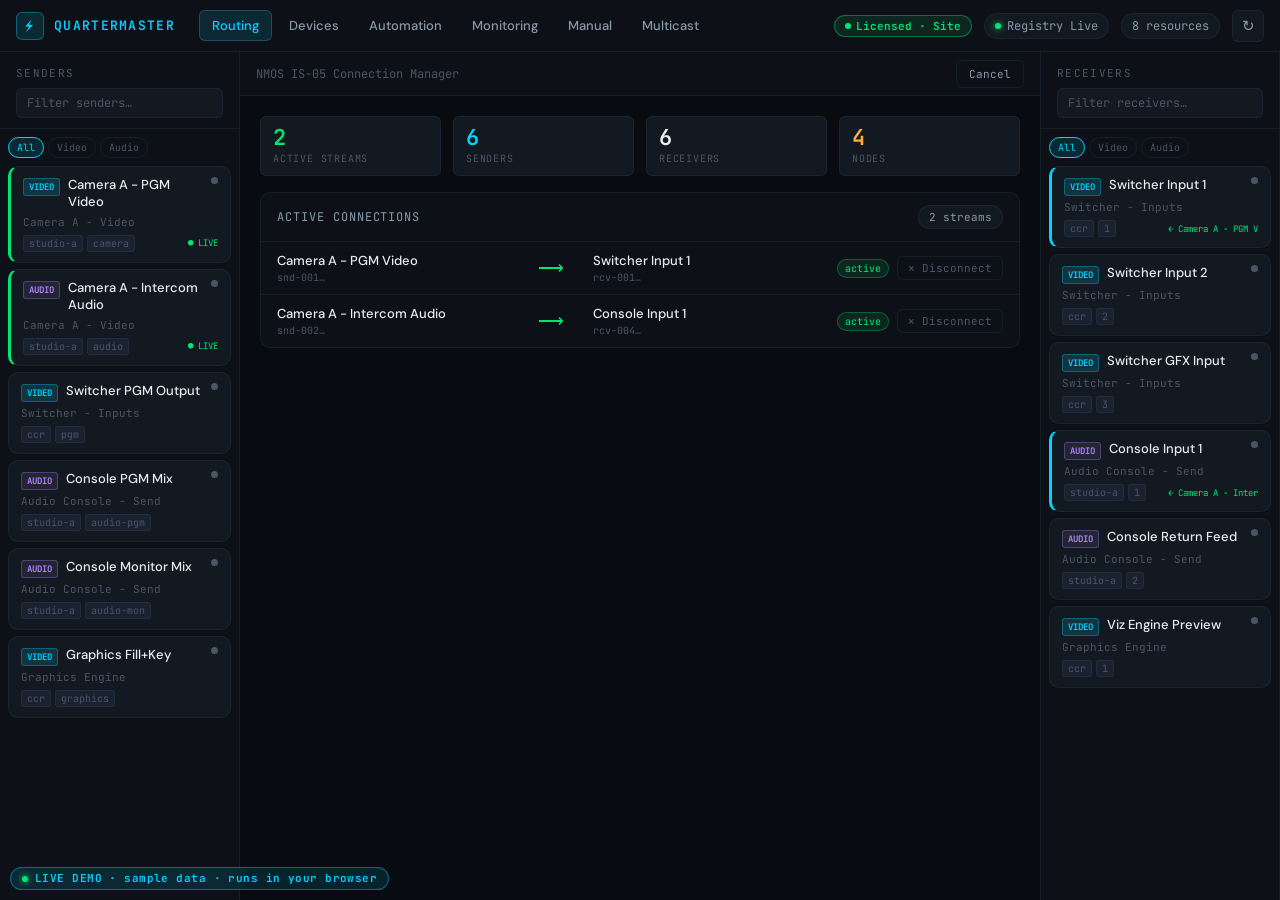
==== demo/quartermaster.html @ 26188590 "Add live in-browser demo of Scout + Quartermaster to the home page Embeds each real app UI in an ifr" ====
<!DOCTYPE html>
<html lang="en">
<head>
<meta charset="UTF-8">
<meta name="viewport" content="width=device-width, initial-scale=1.0">
<title>NMOS Quartermaster</title>
<style>
  @import url('https://fonts.googleapis.com/css2?family=JetBrains+Mono:wght@300;400;500;600&family=DM+Sans:wght@300;400;500;600&display=swap');

  :root {
    --bg-void: #080b0f;
    --bg-base: #0d1117;
    --bg-raised: #131920;
    --bg-overlay: #1a2230;
    --bg-hover: #1e2a3a;
    --border: rgba(99, 179, 237, 0.08);
    --border-active: rgba(99, 179, 237, 0.25);
    --accent: #00d4ff;
    --accent-dim: rgba(0, 212, 255, 0.12);
    --accent-glow: rgba(0, 212, 255, 0.35);
    --green: #00e676;
    --green-dim: rgba(0, 230, 118, 0.1);
    --red: #ff4569;
    --red-dim: rgba(255, 69, 105, 0.1);
    --amber: #ffab40;
    --amber-dim: rgba(255, 171, 64, 0.1);
    --purple: #b388ff;
    --purple-dim: rgba(179, 136, 255, 0.1);
    --text-primary: #e8edf2;
    --text-secondary: #8899aa;
    --text-muted: #4a5568;
    --font-ui: 'DM Sans', sans-serif;
    --font-mono: 'JetBrains Mono', monospace;
    --radius: 6px;
    --radius-lg: 10px;
  }

  * { box-sizing: border-box; margin: 0; padding: 0; }

  body {
    font-family: var(--font-ui);
    background: var(--bg-void);
    color: var(--text-primary);
    height: 100vh;
    overflow: hidden;
    display: flex;
    flex-direction: column;
  }

  /* Visible focus ring for keyboard users (mouse clicks don't trigger it). */
  a:focus-visible, button:focus-visible, input:focus-visible, select:focus-visible,
  textarea:focus-visible, [tabindex]:focus-visible, [role="button"]:focus-visible {
    outline: 2px solid var(--accent);
    outline-offset: 1px;
  }

  /* ── Topbar ── */
  .topbar {
    min-height: 52px;
    background: var(--bg-base);
    border-bottom: 1px solid var(--border);
    display: flex;
    align-items: center;
    padding: 7px 16px;
    gap: 12px;
    flex-shrink: 0;
    z-index: 100;
  }

  .logo {
    display: flex;
    align-items: center;
    gap: 10px;
    font-family: var(--font-mono);
    font-size: 13px;
    font-weight: 600;
    color: var(--accent);
    letter-spacing: 0.1em;
  }

  .logo-icon {
    width: 28px;
    height: 28px;
    background: var(--accent-dim);
    border: 1px solid var(--accent-glow);
    border-radius: 6px;
    display: flex;
    align-items: center;
    justify-content: center;
    font-size: 14px;
  }

  .topbar-nav {
    display: flex;
    flex-wrap: wrap;
    gap: 4px;
    margin-left: 12px;
    flex: 1;
  }

  .nav-btn {
    padding: 6px 12px;
    background: transparent;
    border: 1px solid transparent;
    border-radius: var(--radius);
    color: var(--text-secondary);
    font-family: var(--font-ui);
    font-size: 13px;
    font-weight: 500;
    cursor: pointer;
    transition: all 0.15s;
    white-space: nowrap;
  }

  .nav-btn:hover {
    background: var(--bg-hover);
    color: var(--text-primary);
  }

  .nav-btn.active {
    background: var(--accent-dim);
    border-color: var(--border-active);
    color: var(--accent);
  }

  .topbar-right {
    display: flex;
    align-items: center;
    gap: 12px;
    margin-left: auto;
  }

  .status-pill {
    display: flex;
    align-items: center;
    gap: 6px;
    font-size: 12px;
    font-family: var(--font-mono);
    color: var(--text-secondary);
    padding: 4px 10px;
    background: var(--bg-raised);
    border: 1px solid var(--border);
    border-radius: 100px;
  }

  .status-dot {
    width: 6px;
    height: 6px;
    border-radius: 50%;
    background: var(--text-muted);
  }

  .status-dot.online { background: var(--green); box-shadow: 0 0 6px var(--green); animation: pulse 2s infinite; }
  .status-dot.offline { background: var(--red); }

  @keyframes pulse {
    0%, 100% { opacity: 1; }
    50% { opacity: 0.5; }
  }

  .alert-badge {
    padding: 3px 8px;
    background: var(--red-dim);
    border: 1px solid var(--red);
    border-radius: 100px;
    font-size: 11px;
    font-family: var(--font-mono);
    color: var(--red);
    cursor: pointer;
  }

  .btn-icon {
    width: 32px;
    height: 32px;
    background: var(--bg-raised);
    border: 1px solid var(--border);
    border-radius: var(--radius);
    color: var(--text-secondary);
    cursor: pointer;
    display: flex;
    align-items: center;
    justify-content: center;
    font-size: 15px;
    transition: all 0.15s;
  }

  .btn-icon:hover { background: var(--bg-hover); color: var(--text-primary); }

  /* Narrow screens: drop non-essential topbar chrome (wordmark + the redundant
     resource-count pill) so the nav tabs and live status fit without the topbar
     ballooning into several stacked rows. */
  @media (max-width: 940px) {
    .logo-text { display: none; }
    #resource-pill { display: none; }
  }

  /* On smaller screens give the center routing canvas more room by trimming the
     sender/receiver rails — they stay perfectly usable at this width.
     (.main-prefixed so this beats the base .sidebar width regardless of source order.) */
  @media (max-width: 1000px) {
    .main .sidebar, .main .sidebar-right { width: 212px; }
  }

  /* ── Licence badge + activation modal ── */
  .lic-badge{display:inline-flex;align-items:center;gap:5px;padding:3px 10px;border-radius:100px;font-size:11px;font-family:var(--font-mono);font-weight:600;cursor:pointer;white-space:nowrap;border:1px solid transparent;user-select:none}
  .lic-badge::before{content:'';width:6px;height:6px;border-radius:50%;background:currentColor;flex-shrink:0}
  .lic-badge.licensed{background:var(--green-dim);color:var(--green);border-color:rgba(0,230,118,.4)}
  .lic-badge.trial{background:var(--amber-dim);color:var(--amber);border-color:rgba(255,171,64,.4)}
  .lic-badge.unlicensed{background:var(--red-dim);color:var(--red);border-color:var(--red)}
  .lic-badge:hover{filter:brightness(1.15)}

  .lic-overlay{position:fixed;inset:0;background:rgba(0,0,0,.6);z-index:1100;display:flex;align-items:center;justify-content:center}
  .lic-overlay.hidden{display:none}
  .lic-modal{width:470px;max-width:92vw;background:var(--bg-base);border:1px solid var(--border-active);border-radius:var(--radius-lg);box-shadow:0 16px 48px rgba(0,0,0,.5);overflow:hidden}
  .lic-modal-head{display:flex;align-items:center;justify-content:space-between;padding:14px 18px;border-bottom:1px solid var(--border)}
  .lic-modal-title{font-size:15px;font-weight:600;color:var(--text-primary)}
  .lic-modal-close{cursor:pointer;color:var(--text-muted);font-size:16px;line-height:1}
  .lic-modal-close:hover{color:var(--text-primary)}
  .lic-status{padding:14px 18px;font-size:12px;line-height:1.6;color:var(--text-secondary);border-bottom:1px solid var(--border)}
  .lic-status b{color:var(--text-primary)}
  .lic-field{padding:14px 18px 6px}
  .lic-field label{display:block;font-size:10px;letter-spacing:.1em;text-transform:uppercase;color:var(--text-muted);margin-bottom:7px;font-family:var(--font-mono)}
  .lic-field textarea{width:100%;min-height:74px;resize:vertical;background:var(--bg-overlay);border:1px solid var(--border);border-radius:var(--radius);padding:9px 11px;color:var(--text-primary);font-family:var(--font-mono);font-size:11px;outline:none;word-break:break-all}
  .lic-field textarea:focus{border-color:var(--border-active)}
  .lic-msg{padding:2px 18px 0;font-size:11px;min-height:15px;font-family:var(--font-mono)}
  .lic-msg.ok{color:var(--green)}.lic-msg.err{color:var(--red)}
  .lic-actions{display:flex;align-items:center;justify-content:space-between;gap:10px;padding:14px 18px}

  /* ── Main Layout ── */
  .main {
    display: flex;
    flex: 1;
    overflow: hidden;
  }

  /* ── Left Sidebar - Senders ── */
  .sidebar {
    width: 240px;
    background: var(--bg-base);
    border-right: 1px solid var(--border);
    display: flex;
    flex-direction: column;
    overflow: hidden;
    flex-shrink: 0;
  }

  .sidebar-header {
    padding: 14px 16px 10px;
    border-bottom: 1px solid var(--border);
  }

  .sidebar-title {
    font-size: 11px;
    font-family: var(--font-mono);
    color: var(--text-muted);
    letter-spacing: 0.12em;
    text-transform: uppercase;
    margin-bottom: 8px;
  }

  .sidebar-search {
    background: var(--bg-raised);
    border: 1px solid var(--border);
    border-radius: var(--radius);
    padding: 6px 10px;
    font-family: var(--font-mono);
    font-size: 12px;
    color: var(--text-primary);
    width: 100%;
    outline: none;
    transition: border-color 0.15s;
  }

  .sidebar-search:focus { border-color: var(--border-active); }
  .sidebar-search::placeholder { color: var(--text-muted); }

  .sidebar-list {
    flex: 1;
    overflow-y: auto;
    padding: 8px;
  }

  .sidebar-list::-webkit-scrollbar { width: 4px; }
  .sidebar-list::-webkit-scrollbar-track { background: transparent; }
  .sidebar-list::-webkit-scrollbar-thumb { background: var(--border); border-radius: 2px; }

  /* ── Resource Cards ── */
  .resource-card {
    background: var(--bg-raised);
    border: 1px solid var(--border);
    border-radius: var(--radius-lg);
    padding: 10px 12px;
    margin-bottom: 6px;
    cursor: pointer;
    transition: all 0.15s;
    position: relative;
  }

  .resource-card:hover {
    border-color: var(--border-active);
    background: var(--bg-hover);
  }

  .resource-card.selected {
    border-color: var(--accent);
    background: var(--accent-dim);
    box-shadow: 0 0 0 1px var(--accent-glow) inset;
  }

  .resource-card.pending {
    border-color: var(--amber);
    background: var(--amber-dim);
    animation: borderPulse 1.5s infinite;
  }

  @keyframes borderPulse {
    0%, 100% { box-shadow: 0 0 0 0 rgba(255, 171, 64, 0.4); }
    50% { box-shadow: 0 0 0 4px rgba(255, 171, 64, 0); }
  }

  .resource-card.connected-sender { border-left: 3px solid var(--green); }
  .resource-card.connected-receiver { border-left: 3px solid var(--accent); }

  .card-header {
    display: flex;
    align-items: flex-start;
    gap: 8px;
    margin-bottom: 4px;
  }

  .format-badge {
    font-size: 9px;
    font-family: var(--font-mono);
    font-weight: 600;
    padding: 2px 5px;
    border-radius: 3px;
    flex-shrink: 0;
    margin-top: 1px;
    text-transform: uppercase;
  }

  .format-video { background: rgba(0, 212, 255, 0.15); color: var(--accent); border: 1px solid rgba(0, 212, 255, 0.3); }
  .format-audio { background: var(--purple-dim); color: var(--purple); border: 1px solid rgba(179, 136, 255, 0.3); }
  .format-data { background: var(--amber-dim); color: var(--amber); border: 1px solid rgba(255, 171, 64, 0.3); }

  .card-label {
    font-size: 13px;
    font-weight: 500;
    color: var(--text-primary);
    line-height: 1.3;
    flex: 1;
  }

  .card-device {
    font-size: 11px;
    color: var(--text-muted);
    font-family: var(--font-mono);
    margin-bottom: 2px;
  }

  .card-meta {
    display: flex;
    align-items: center;
    justify-content: space-between;
    margin-top: 6px;
  }

  .card-tags {
    display: flex;
    gap: 4px;
    flex-wrap: wrap;
  }

  .tag {
    font-size: 10px;
    padding: 1px 5px;
    background: var(--bg-overlay);
    border: 1px solid var(--border);
    border-radius: 3px;
    color: var(--text-muted);
    font-family: var(--font-mono);
  }

  .health-dot {
    width: 7px;
    height: 7px;
    border-radius: 50%;
    flex-shrink: 0;
  }

  .health-online { background: var(--green); box-shadow: 0 0 4px var(--green); }
  .health-offline { background: var(--red); }
  .health-degraded { background: var(--amber); }
  .health-unknown { background: var(--text-muted); }

  .connected-indicator {
    font-size: 9px;
    font-family: var(--font-mono);
    color: var(--green);
    display: flex;
    align-items: center;
    gap: 3px;
  }

  /* ── Center - Routing Canvas ── */
  .routing-canvas {
    flex: 1;
    min-width: 0;
    display: flex;
    flex-direction: column;
    overflow: hidden;
    background: var(--bg-void);
  }

  .canvas-toolbar {
    height: 44px;
    background: var(--bg-base);
    border-bottom: 1px solid var(--border);
    display: flex;
    align-items: center;
    padding: 0 16px;
    gap: 12px;
    flex-shrink: 0;
  }

  .toolbar-label {
    font-size: 12px;
    font-family: var(--font-mono);
    color: var(--text-muted);
    white-space: nowrap;
    overflow: hidden;
    text-overflow: ellipsis;
    min-width: 0;
  }

  .routing-mode-badge {
    font-size: 11px;
    font-family: var(--font-mono);
    padding: 3px 10px;
    border-radius: 100px;
    background: var(--amber-dim);
    border: 1px solid var(--amber);
    color: var(--amber);
  }

  .btn-primary {
    padding: 6px 14px;
    background: var(--accent-dim);
    border: 1px solid var(--accent);
    border-radius: var(--radius);
    color: var(--accent);
    font-family: var(--font-mono);
    font-size: 12px;
    cursor: pointer;
    transition: all 0.15s;
    display: flex;
    align-items: center;
    gap: 6px;
  }

  .btn-primary:hover { background: var(--accent); color: var(--bg-void); }
  .btn-danger { border-color: var(--red); color: var(--red); background: var(--red-dim); }
  .btn-danger:hover { background: var(--red); color: var(--bg-void); }

  .canvas-area {
    flex: 1;
    overflow-y: auto;
    padding: 20px;
    display: flex;
    flex-direction: column;
    gap: 12px;
  }

  .canvas-area::-webkit-scrollbar { width: 6px; }
  .canvas-area::-webkit-scrollbar-track { background: transparent; }
  .canvas-area::-webkit-scrollbar-thumb { background: var(--border); border-radius: 3px; }

  /* ── Connection Matrix / Routing Table ── */
  .routing-table {
    background: var(--bg-base);
    border: 1px solid var(--border);
    border-radius: var(--radius-lg);
    overflow: hidden;
  }

  .routing-table-header {
    padding: 12px 16px;
    border-bottom: 1px solid var(--border);
    display: flex;
    align-items: center;
    justify-content: space-between;
  }

  .routing-table-title {
    font-size: 12px;
    font-family: var(--font-mono);
    color: var(--text-secondary);
    letter-spacing: 0.08em;
    text-transform: uppercase;
  }

  /* ── Active Connections List ── */
  .connection-row {
    display: grid;
    grid-template-columns: 1fr 60px 1fr auto;
    align-items: center;
    gap: 12px;
    padding: 10px 16px;
    border-bottom: 1px solid var(--border);
    transition: background 0.15s;
  }

  .connection-row:last-child { border-bottom: none; }
  .connection-row:hover { background: var(--bg-hover); }

  .conn-resource {
    display: flex;
    flex-direction: column;
    gap: 2px;
  }

  .conn-name {
    font-size: 13px;
    font-weight: 500;
    color: var(--text-primary);
  }

  .conn-id {
    font-size: 10px;
    font-family: var(--font-mono);
    color: var(--text-muted);
  }

  .conn-arrow {
    display: flex;
    align-items: center;
    justify-content: center;
    color: var(--green);
    font-size: 18px;
  }

  .conn-status {
    font-size: 10px;
    font-family: var(--font-mono);
    padding: 2px 7px;
    border-radius: 100px;
    background: var(--green-dim);
    color: var(--green);
    border: 1px solid rgba(0, 230, 118, 0.3);
  }

  .conn-status.broken { background: var(--red-dim); color: var(--red); border-color: var(--red); }

  .disconnect-btn {
    padding: 4px 10px;
    font-size: 11px;
    font-family: var(--font-mono);
    background: transparent;
    border: 1px solid var(--border);
    border-radius: var(--radius);
    color: var(--text-muted);
    cursor: pointer;
    transition: all 0.15s;
  }

  .disconnect-btn:hover { border-color: var(--red); color: var(--red); background: var(--red-dim); }

  /* ── Empty State ── */
  .empty-state {
    text-align: center;
    padding: 40px 20px;
    color: var(--text-muted);
  }

  .empty-state-icon { font-size: 32px; margin-bottom: 12px; }
  .empty-state-title { font-size: 14px; font-weight: 500; color: var(--text-secondary); margin-bottom: 6px; }
  .empty-state-body { font-size: 12px; font-family: var(--font-mono); line-height: 1.6; }

  /* ── Right Sidebar - Receivers ── */
  .sidebar-right {
    width: 240px;
    background: var(--bg-base);
    border-left: 1px solid var(--border);
    display: flex;
    flex-direction: column;
    overflow: hidden;
    flex-shrink: 0;
  }

  /* ── Stats Bar ── */
  .stats-bar {
    display: flex;
    flex-wrap: wrap;
    gap: 12px;
    margin-bottom: 4px;
  }

  .stat-chip {
    flex: 1 1 110px;
    min-width: 110px;
    background: var(--bg-raised);
    border: 1px solid var(--border);
    border-radius: var(--radius);
    padding: 10px 12px;
    display: flex;
    flex-direction: column;
    gap: 3px;
  }

  .stat-value {
    font-size: 22px;
    font-weight: 600;
    font-family: var(--font-mono);
    color: var(--text-primary);
    line-height: 1;
  }

  .stat-label {
    font-size: 10px;
    font-family: var(--font-mono);
    color: var(--text-muted);
    text-transform: uppercase;
    letter-spacing: 0.08em;
  }

  .stat-chip.accent .stat-value { color: var(--accent); }
  .stat-chip.green .stat-value { color: var(--green); }
  .stat-chip.amber .stat-value { color: var(--amber); }

  /* ── Panels ── */
  .panel {
    display: none;
    flex: 1;
    flex-direction: column;
    overflow: hidden;
  }

  .panel.active { display: flex; }

  /* ── Automation Panel ── */
  .panel-content {
    flex: 1;
    overflow-y: auto;
    padding: 16px;
    display: flex;
    flex-direction: column;
    gap: 12px;
  }

  .panel-content::-webkit-scrollbar { width: 4px; }
  .panel-content::-webkit-scrollbar-thumb { background: var(--border); border-radius: 2px; }

  .section-title {
    font-size: 11px;
    font-family: var(--font-mono);
    color: var(--text-muted);
    letter-spacing: 0.12em;
    text-transform: uppercase;
    margin-bottom: 8px;
    padding-bottom: 6px;
    border-bottom: 1px solid var(--border);
  }

  .rule-card {
    background: var(--bg-raised);
    border: 1px solid var(--border);
    border-radius: var(--radius-lg);
    padding: 12px 14px;
    display: flex;
    flex-direction: column;
    gap: 8px;
  }

  .rule-card-header {
    display: flex;
    align-items: center;
    justify-content: space-between;
    gap: 8px;
  }

  .rule-name {
    font-size: 13px;
    font-weight: 500;
    color: var(--text-primary);
    flex: 1;
  }

  .rule-toggle {
    width: 32px;
    height: 18px;
    background: var(--bg-overlay);
    border: 1px solid var(--border);
    border-radius: 100px;
    cursor: pointer;
    position: relative;
    transition: all 0.2s;
    flex-shrink: 0;
  }

  .rule-toggle.on { background: var(--green-dim); border-color: var(--green); }

  .rule-toggle-thumb {
    width: 12px;
    height: 12px;
    background: var(--text-muted);
    border-radius: 50%;
    position: absolute;
    top: 2px;
    left: 2px;
    transition: all 0.2s;
  }

  .rule-toggle.on .rule-toggle-thumb { left: 16px; background: var(--green); }

  .rule-meta {
    display: flex;
    flex-direction: column;
    gap: 4px;
  }

  .rule-row {
    display: flex;
    align-items: baseline;
    gap: 6px;
    font-size: 11px;
  }

  .rule-key {
    font-family: var(--font-mono);
    color: var(--text-muted);
    width: 60px;
    flex-shrink: 0;
  }

  .rule-val {
    font-family: var(--font-mono);
    color: var(--accent);
    font-size: 11px;
  }

  .rule-action-type {
    font-size: 10px;
    padding: 1px 6px;
    border-radius: 3px;
    font-family: var(--font-mono);
    background: var(--purple-dim);
    color: var(--purple);
    border: 1px solid rgba(179, 136, 255, 0.3);
  }

  /* ── Alert Items ── */
  .alert-item {
    background: var(--bg-raised);
    border: 1px solid var(--border);
    border-radius: var(--radius-lg);
    padding: 10px 12px;
    display: flex;
    flex-direction: column;
    gap: 4px;
    transition: opacity 0.2s;
  }

  .alert-item.acknowledged { opacity: 0.4; }
  .alert-item.error { border-left: 3px solid var(--red); }
  .alert-item.warning { border-left: 3px solid var(--amber); }
  .alert-item.info { border-left: 3px solid var(--accent); }
  .alert-item.critical { border-left: 3px solid var(--red); background: var(--red-dim); }

  .alert-header { display: flex; align-items: center; justify-content: space-between; gap: 8px; }
  .alert-severity {
    font-size: 9px; font-family: var(--font-mono); font-weight: 600;
    padding: 1px 5px; border-radius: 3px; text-transform: uppercase;
  }

  .sev-error { background: var(--red-dim); color: var(--red); border: 1px solid var(--red); }
  .sev-warning { background: var(--amber-dim); color: var(--amber); border: 1px solid var(--amber); }
  .sev-info { background: var(--accent-dim); color: var(--accent); border: 1px solid var(--accent); }
  .sev-critical { background: var(--red-dim); color: var(--red); border: 1px solid var(--red); }

  .alert-message { font-size: 12px; color: var(--text-primary); }
  .alert-time { font-size: 10px; font-family: var(--font-mono); color: var(--text-muted); }

  .ack-btn {
    font-size: 10px; padding: 2px 6px;
    background: transparent; border: 1px solid var(--border);
    border-radius: 3px; color: var(--text-muted); cursor: pointer;
    transition: all 0.15s; font-family: var(--font-mono);
  }

  .ack-btn:hover { border-color: var(--green); color: var(--green); }

  /* ── Toast Notification ── */
  .notification-toast {
    position: fixed;
    bottom: 20px;
    right: 20px;
    background: var(--bg-raised);
    border: 1px solid var(--border);
    border-radius: var(--radius-lg);
    padding: 12px 16px;
    display: flex;
    align-items: center;
    gap: 10px;
    min-width: 280px;
    max-width: 420px;
    z-index: 1000;
    animation: slideIn 0.2s ease;
    box-shadow: 0 8px 32px rgba(0,0,0,0.4);
  }

  @keyframes slideIn {
    from { transform: translateX(20px); opacity: 0; }
    to { transform: translateX(0); opacity: 1; }
  }

  .toast-indicator {
    width: 4px;
    height: 36px;
    border-radius: 2px;
    flex-shrink: 0;
  }

  .toast-success .toast-indicator { background: var(--green); }
  .toast-error .toast-indicator { background: var(--red); }
  .toast-info .toast-indicator { background: var(--accent); }
  .toast-warning .toast-indicator { background: var(--amber); }

  .toast-message { font-size: 13px; color: var(--text-primary); flex: 1; }

  /* ── Add Rule Form ── */
  .add-rule-form {
    background: var(--bg-raised);
    border: 1px solid var(--border-active);
    border-radius: var(--radius-lg);
    padding: 14px;
    display: flex;
    flex-direction: column;
    gap: 10px;
  }

  .form-row {
    display: flex;
    flex-direction: column;
    gap: 4px;
  }

  .form-label {
    font-size: 11px;
    font-family: var(--font-mono);
    color: var(--text-muted);
    text-transform: uppercase;
    letter-spacing: 0.08em;
  }

  .form-input, .form-select {
    background: var(--bg-overlay);
    border: 1px solid var(--border);
    border-radius: var(--radius);
    padding: 7px 10px;
    font-family: var(--font-mono);
    font-size: 12px;
    color: var(--text-primary);
    outline: none;
    width: 100%;
    transition: border-color 0.15s;
  }

  .form-input:focus, .form-select:focus { border-color: var(--border-active); }
  .form-select option { background: var(--bg-raised); }

  .form-actions {
    display: flex;
    gap: 8px;
    justify-content: flex-end;
  }

  .btn-ghost {
    padding: 6px 12px;
    background: transparent;
    border: 1px solid var(--border);
    border-radius: var(--radius);
    color: var(--text-secondary);
    font-family: var(--font-mono);
    font-size: 12px;
    cursor: pointer;
    transition: all 0.15s;
  }

  .btn-ghost:hover { background: var(--bg-hover); color: var(--text-primary); }

  /* ── Node Map ── */
  .node-map {
    display: grid;
    grid-template-columns: repeat(auto-fill, minmax(200px, 1fr));
    gap: 12px;
  }

  .node-card {
    background: var(--bg-raised);
    border: 1px solid var(--border);
    border-radius: var(--radius-lg);
    padding: 14px;
    transition: border-color 0.15s;
  }

  .node-card:hover { border-color: var(--border-active); }

  .node-card-header { display: flex; align-items: center; gap: 8px; margin-bottom: 10px; }

  .node-icon {
    width: 32px; height: 32px;
    background: var(--accent-dim);
    border: 1px solid var(--border-active);
    border-radius: 8px;
    display: flex; align-items: center; justify-content: center;
    font-size: 16px;
  }

  .node-info { flex: 1; }
  .node-name { font-size: 13px; font-weight: 500; color: var(--text-primary); }
  .node-host { font-size: 10px; font-family: var(--font-mono); color: var(--text-muted); }

  .node-stats {
    display: flex; gap: 8px;
    padding-top: 8px;
    border-top: 1px solid var(--border);
  }

  .node-stat {
    flex: 1; text-align: center;
  }

  .node-stat-val { font-size: 16px; font-family: var(--font-mono); font-weight: 600; color: var(--text-primary); }
  .node-stat-lbl { font-size: 9px; font-family: var(--font-mono); color: var(--text-muted); text-transform: uppercase; }

  /* ── Routing hint ── */
  .routing-hint {
    background: var(--amber-dim);
    border: 1px solid var(--amber);
    border-radius: var(--radius);
    padding: 8px 14px;
    font-size: 12px;
    font-family: var(--font-mono);
    color: var(--amber);
    display: flex;
    align-items: center;
    gap: 8px;
  }

  /* ── Scrollbar for main canvas ── */
  .routing-canvas .canvas-area::-webkit-scrollbar { width: 6px; }
  .routing-canvas .canvas-area::-webkit-scrollbar-thumb { background: var(--border); border-radius: 3px; }

  /* ── Receiver click target ── */
  .receiver-connect-overlay {
    position: absolute;
    inset: 0;
    border-radius: var(--radius-lg);
    display: flex;
    align-items: center;
    justify-content: center;
    background: rgba(0, 212, 255, 0.08);
    color: var(--accent);
    font-size: 11px;
    font-family: var(--font-mono);
    opacity: 0;
    transition: opacity 0.15s;
    pointer-events: none;
  }

  .resource-card:hover .receiver-connect-overlay { opacity: 1; }

  .filter-tabs {
    display: flex;
    gap: 4px;
    padding: 8px 8px 0;
  }

  .filter-tab {
    font-size: 10px;
    font-family: var(--font-mono);
    padding: 3px 8px;
    border-radius: 100px;
    border: 1px solid var(--border);
    background: transparent;
    color: var(--text-muted);
    cursor: pointer;
    transition: all 0.15s;
  }

  .filter-tab.active {
    background: var(--accent-dim);
    border-color: var(--accent);
    color: var(--accent);
  }

  .filter-tab:hover:not(.active) { background: var(--bg-hover); color: var(--text-secondary); }


  /* ── Manual Device Panel ── */
  .manual-device-card {
    background: var(--bg-raised);
    border: 1px solid var(--border);
    border-radius: var(--radius-lg);
    padding: 14px 16px;
    margin-bottom: 10px;
  }

  .manual-device-card.simulated { border-left: 3px solid var(--amber); }
  .manual-device-card.real-is05 { border-left: 3px solid var(--green); }

  .manual-card-header {
    display: flex;
    align-items: center;
    justify-content: space-between;
    margin-bottom: 10px;
  }

  .manual-node-name {
    font-size: 14px;
    font-weight: 600;
    color: var(--text-primary);
  }

  .manual-badge {
    font-size: 9px;
    font-family: var(--font-mono);
    font-weight: 600;
    padding: 2px 7px;
    border-radius: 100px;
    text-transform: uppercase;
  }

  .badge-simulated { background: var(--amber-dim); color: var(--amber); border: 1px solid var(--amber); }
  .badge-real      { background: var(--green-dim);  color: var(--green);  border: 1px solid var(--green); }
  .badge-manual    { background: var(--accent-dim); color: var(--accent); border: 1px solid var(--accent); }

  .manual-resources {
    display: grid;
    grid-template-columns: 1fr 1fr;
    gap: 10px;
    margin-bottom: 10px;
  }

  .manual-resource-group {
    background: var(--bg-overlay);
    border: 1px solid var(--border);
    border-radius: var(--radius);
    padding: 8px 10px;
  }

  .manual-resource-group-title {
    font-size: 10px;
    font-family: var(--font-mono);
    color: var(--text-muted);
    text-transform: uppercase;
    letter-spacing: 0.1em;
    margin-bottom: 6px;
  }

  .manual-resource-item {
    display: flex;
    align-items: center;
    justify-content: space-between;
    padding: 3px 0;
    border-bottom: 1px solid var(--border);
    font-size: 11px;
  }

  .manual-resource-item:last-child { border-bottom: none; }

  .manual-resource-label {
    color: var(--text-primary);
    font-size: 11px;
  }

  .manual-resource-format {
    font-family: var(--font-mono);
    font-size: 9px;
    padding: 1px 5px;
    border-radius: 3px;
    text-transform: uppercase;
  }

  .manual-card-footer {
    display: flex;
    align-items: center;
    gap: 8px;
    padding-top: 8px;
    border-top: 1px solid var(--border);
  }

  .manual-endpoint-display {
    font-size: 10px;
    font-family: var(--font-mono);
    color: var(--text-muted);
    flex: 1;
    overflow: hidden;
    text-overflow: ellipsis;
    white-space: nowrap;
  }

  /* Add device form */
  .add-device-form {
    background: var(--bg-raised);
    border: 1px solid var(--border-active);
    border-radius: var(--radius-lg);
    padding: 16px;
    margin-bottom: 14px;
  }

  .form-grid {
    display: grid;
    grid-template-columns: 1fr 1fr;
    gap: 10px;
    margin-bottom: 10px;
  }

  .form-full { grid-column: 1 / -1; }

  .resource-list-editor {
    display: flex;
    flex-direction: column;
    gap: 6px;
    margin-top: 6px;
  }

  .resource-editor-row {
    display: grid;
    grid-template-columns: 1fr 110px auto;
    gap: 6px;
    align-items: center;
  }

  .btn-remove-row {
    width: 26px;
    height: 26px;
    background: var(--red-dim);
    border: 1px solid var(--red);
    border-radius: var(--radius);
    color: var(--red);
    cursor: pointer;
    font-size: 14px;
    display: flex;
    align-items: center;
    justify-content: center;
    flex-shrink: 0;
    transition: all 0.15s;
  }

  .btn-remove-row:hover { background: var(--red); color: white; }

  .btn-add-row {
    font-size: 11px;
    padding: 4px 10px;
    background: transparent;
    border: 1px dashed var(--border);
    border-radius: var(--radius);
    color: var(--text-muted);
    cursor: pointer;
    transition: all 0.15s;
    font-family: var(--font-mono);
    align-self: flex-start;
    margin-top: 2px;
  }

  .btn-add-row:hover { border-color: var(--accent); color: var(--accent); }

  .form-section-label {
    font-size: 11px;
    font-family: var(--font-mono);
    font-weight: 600;
    color: var(--accent);
    text-transform: uppercase;
    letter-spacing: 0.08em;
    margin-bottom: 4px;
    margin-top: 6px;
  }

  .endpoint-hint {
    font-size: 10px;
    font-family: var(--font-mono);
    color: var(--text-muted);
    margin-top: 3px;
    line-height: 1.5;
  }


  /* ── Multicast Panel ── */
  .mcast-row {
    display: grid;
    grid-template-columns: 160px 90px 1fr 120px;
    align-items: center;
    gap: 12px;
    padding: 8px 14px;
    border-bottom: 1px solid var(--border);
    transition: background 0.12s;
    font-size: 12px;
  }
  .mcast-row:hover { background: var(--bg-hover); }
  .mcast-row.conflict { background: rgba(255,69,105,0.07); }

  .mcast-addr {
    font-family: var(--font-mono);
    font-size: 12px;
    font-weight: 600;
    color: var(--text-primary);
  }

  .mcast-status-pill {
    font-size: 9px;
    font-family: var(--font-mono);
    font-weight: 700;
    padding: 2px 8px;
    border-radius: 100px;
    text-transform: uppercase;
    display: inline-block;
  }
  .mcast-available { background: var(--bg-raised); color: var(--text-muted); border: 1px solid var(--border); }
  .mcast-allocated { background: var(--green-dim);  color: var(--green);      border: 1px solid rgba(0,230,118,0.4); }
  .mcast-reserved  { background: var(--accent-dim); color: var(--accent);     border: 1px solid rgba(0,212,255,0.4); }
  .mcast-external  { background: var(--amber-dim);  color: var(--amber);      border: 1px solid rgba(255,171,64,0.4); }
  .mcast-conflict  { background: var(--red-dim);    color: var(--red);        border: 1px solid var(--red); }

  .mcast-detail {
    font-size: 11px;
    color: var(--text-secondary);
    font-family: var(--font-mono);
    white-space: nowrap;
    overflow: hidden;
    text-overflow: ellipsis;
  }

  .mcast-actions { display: flex; gap: 5px; }

  .conflict-card {
    background: var(--red-dim);
    border: 1px solid var(--red);
    border-radius: var(--radius-lg);
    padding: 10px 14px;
    margin-bottom: 8px;
    font-size: 12px;
  }

  .conflict-type {
    font-family: var(--font-mono);
    font-size: 10px;
    color: var(--red);
    font-weight: 700;
    text-transform: uppercase;
    margin-bottom: 3px;
  }

  .mcast-reserve-form {
    background: var(--bg-raised);
    border: 1px solid var(--border-active);
    border-radius: var(--radius-lg);
    padding: 14px 16px;
    margin-bottom: 12px;
  }

  .mcast-form-grid {
    display: grid;
    grid-template-columns: 160px 1fr 1fr;
    gap: 10px;
    margin-bottom: 10px;
    align-items: end;
  }

</style>
</head>
<body>

<!-- ── Topbar ── -->
<div class="topbar">
  <div class="logo">
    <div class="logo-icon">⚡</div>
    <span class="logo-text">QUARTERMASTER</span>
  </div>

  <nav class="topbar-nav">
    <button class="nav-btn active" onclick="switchPanel('routing')">Routing</button>
    <button class="nav-btn" onclick="switchPanel('devices')">Devices</button>
    <button class="nav-btn" onclick="switchPanel('automation')">Automation</button>
    <button class="nav-btn" onclick="switchPanel('monitoring')">Monitoring</button>
    <button class="nav-btn" onclick="switchPanel('manual')">Manual</button>
    <button class="nav-btn" onclick="switchPanel('multicast')">Multicast</button>
  </nav>

  <div class="topbar-right">
    <span id="licBadge" class="lic-badge" onclick="openActivate()" tabindex="0" role="button" title="Licence status — click to activate">…</span>
    <div class="status-pill">
      <div class="status-dot" id="ws-dot"></div>
      <span id="ws-status">Connecting…</span>
    </div>
    <div class="status-pill" id="resource-pill">
      <span id="registry-count">0 devices</span>
    </div>
    <div class="alert-badge" id="alert-badge" onclick="switchPanel('monitoring')" style="display:none">
      ⚠ <span id="alert-count">0</span>
    </div>
    <button class="btn-icon" onclick="refreshRegistry()" title="Refresh registry">↻</button>
  </div>
</div>

<!-- ── Main ── -->
<div class="main">

  <!-- Left: Senders -->
  <div class="sidebar" id="sender-sidebar">
    <div class="sidebar-header">
      <div class="sidebar-title">Senders</div>
      <input class="sidebar-search" type="text" placeholder="Filter senders…" oninput="filterSenders(this.value)">
    </div>
    <div class="filter-tabs">
      <button class="filter-tab active" onclick="setSenderFilter(this, 'all')">All</button>
      <button class="filter-tab" onclick="setSenderFilter(this, 'video')">Video</button>
      <button class="filter-tab" onclick="setSenderFilter(this, 'audio')">Audio</button>
    </div>
    <div class="sidebar-list" id="sender-list">
      <div class="empty-state">
        <div class="empty-state-icon">📡</div>
        <div class="empty-state-title">No senders</div>
        <div class="empty-state-body">Connect to an NMOS registry</div>
      </div>
    </div>
  </div>

  <!-- Center: Panels -->
  <div class="routing-canvas">

    <!-- Routing Panel -->
    <div class="panel active" id="panel-routing">
      <div class="canvas-toolbar">
        <span class="toolbar-label">NMOS IS-05 Connection Manager</span>
        <div id="routing-mode-indicator" style="display:none" class="routing-mode-badge">
          ⬡ Select receiver to complete connection
        </div>
        <button class="btn-ghost" style="margin-left:auto;font-size:11px" onclick="cancelRouting()">Cancel</button>
      </div>
      <div class="canvas-area">
        <!-- Stats -->
        <div class="stats-bar">
          <div class="stat-chip green">
            <div class="stat-value" id="stat-connections">0</div>
            <div class="stat-label">Active Streams</div>
          </div>
          <div class="stat-chip accent">
            <div class="stat-value" id="stat-senders">0</div>
            <div class="stat-label">Senders</div>
          </div>
          <div class="stat-chip">
            <div class="stat-value" id="stat-receivers">0</div>
            <div class="stat-label">Receivers</div>
          </div>
          <div class="stat-chip amber">
            <div class="stat-value" id="stat-nodes">0</div>
            <div class="stat-label">Nodes</div>
          </div>
        </div>

        <!-- Active Connections -->
        <div class="routing-table">
          <div class="routing-table-header">
            <span class="routing-table-title">Active Connections</span>
            <span id="conn-count" class="status-pill" style="font-size:11px">0 streams</span>
          </div>
          <div id="connections-list">
            <div class="empty-state">
              <div class="empty-state-icon">⟶</div>
              <div class="empty-state-title">No active connections</div>
              <div class="empty-state-body">Click a sender, then click a receiver<br>to establish an IS-05 connection</div>
            </div>
          </div>
        </div>

        <!-- Quick-connect hint -->
        <div id="routing-hint" class="routing-hint" style="display:none">
          ⬡ &nbsp; Sender selected — now click a receiver in the right panel to connect
        </div>

        <!-- Last sync -->
        <div style="font-size:10px;font-family:var(--font-mono);color:var(--text-muted);text-align:center;margin-top:8px" id="sync-time"></div>
      </div>
    </div>

    <!-- Devices Panel -->
    <div class="panel" id="panel-devices">
      <div class="canvas-toolbar">
        <span class="toolbar-label">IS-04 Registered Nodes &amp; Devices</span>
      </div>
      <div class="panel-content">
        <div class="section-title">Nodes</div>
        <div class="node-map" id="node-map">
          <div class="empty-state" style="grid-column:1/-1">
            <div class="empty-state-body">No nodes discovered</div>
          </div>
        </div>
        <div class="section-title" style="margin-top:12px">Devices</div>
        <div id="devices-list" style="display:flex;flex-direction:column;gap:8px"></div>
      </div>
    </div>

    <!-- Automation Panel -->
    <div class="panel" id="panel-automation">
      <div class="canvas-toolbar">
        <span class="toolbar-label">Automation &amp; Policy Engine</span>
        <button class="btn-primary" style="margin-left:auto" onclick="showAddRule()">+ Add Rule</button>
      </div>
      <div class="panel-content">
        <div id="add-rule-form" style="display:none"></div>
        <div class="section-title">Active Rules</div>
        <div id="rules-list">
          <div class="empty-state">
            <div class="empty-state-body">No rules configured</div>
          </div>
        </div>
      </div>
    </div>

    <!-- Monitoring Panel -->
    <div class="panel" id="panel-monitoring">
      <div class="canvas-toolbar">
        <span class="toolbar-label">System Alerts &amp; Health</span>
        <button class="btn-ghost" style="margin-left:auto;font-size:11px" onclick="clearAlerts()">Acknowledge All</button>
      </div>
      <div class="panel-content">
        <div class="section-title">Alerts</div>
        <div id="alerts-list">
          <div class="empty-state">
            <div class="empty-state-icon">✓</div>
            <div class="empty-state-body">System healthy — no alerts</div>
          </div>
        </div>
      </div>
    </div>



    <!-- Multicast Panel -->
    <div class="panel" id="panel-multicast">
      <div class="canvas-toolbar">
        <span class="toolbar-label">Multicast Address Pool Manager</span>
        <div style="display:flex;gap:8px;margin-left:auto;align-items:center">
          <span id="mcast-conflict-badge" style="display:none" class="alert-badge">⚠ <span id="mcast-conflict-count">0</span> conflicts</span>
          <button class="btn-ghost" style="font-size:11px" onclick="loadMulticast()">↻ Refresh</button>
          <button class="btn-primary" onclick="showReserveForm()">+ Reserve Address</button>
        </div>
      </div>
      <div class="panel-content">

        <!-- Stats row -->
        <div class="stats-bar" id="mcast-stats-bar">
          <div class="stat-chip green">
            <div class="stat-value" id="mcast-stat-available">—</div>
            <div class="stat-label">Available</div>
          </div>
          <div class="stat-chip">
            <div class="stat-value" id="mcast-stat-allocated">—</div>
            <div class="stat-label">Allocated</div>
          </div>
          <div class="stat-chip accent">
            <div class="stat-value" id="mcast-stat-reserved">—</div>
            <div class="stat-label">Reserved</div>
          </div>
          <div class="stat-chip">
            <div class="stat-value" id="mcast-stat-external">—</div>
            <div class="stat-label">External</div>
          </div>
        </div>

        <!-- Conflicts -->
        <div id="mcast-conflicts-section" style="display:none">
          <div class="section-title" style="color:var(--red)">⚠ Conflicts Detected</div>
          <div id="mcast-conflicts-list"></div>
        </div>

        <!-- Reserve form -->
        <div id="mcast-reserve-form-container"></div>

        <!-- Address table -->
        <div class="section-title">Address Pool</div>
        <div class="routing-table">
          <div class="routing-table-header" style="display:grid;grid-template-columns:160px 90px 1fr 120px;gap:12px;padding:8px 14px">
            <span style="font-size:10px;font-family:var(--font-mono);color:var(--text-muted)">ADDRESS</span>
            <span style="font-size:10px;font-family:var(--font-mono);color:var(--text-muted)">STATUS</span>
            <span style="font-size:10px;font-family:var(--font-mono);color:var(--text-muted)">DETAIL</span>
            <span style="font-size:10px;font-family:var(--font-mono);color:var(--text-muted)">ACTIONS</span>
          </div>
          <div id="mcast-address-table" style="max-height:380px;overflow-y:auto">
            <div class="empty-state"><div class="empty-state-body">Loading…</div></div>
          </div>
        </div>

      </div>
    </div>

    <!-- Manual Devices Panel -->
    <div class="panel" id="panel-manual">
      <div class="canvas-toolbar">
        <span class="toolbar-label">Manual Device Management — Registry-Free Mode</span>
        <div style="display:flex;gap:8px;margin-left:auto">
          <button class="btn-ghost" style="font-size:11px" onclick="exportManualDevices()">⬇ Export JSON</button>
          <label class="btn-ghost" style="font-size:11px;cursor:pointer">
            ⬆ Import JSON
            <input type="file" accept=".json" style="display:none" onchange="importManualDevices(event)">
          </label>
          <button class="btn-primary" onclick="showAddDeviceForm()">+ Add Device</button>
        </div>
      </div>
      <div class="panel-content">
        <div id="add-device-form-container"></div>
        <div class="section-title">Manual Devices</div>
        <div id="manual-devices-list">
          <div class="empty-state">
            <div class="empty-state-icon">📦</div>
            <div class="empty-state-title">No manual devices yet</div>
            <div class="empty-state-body">Click "+ Add Device" to create a node with senders and receivers.<br>Manual devices work without any NMOS registry and support full routing.</div>
          </div>
        </div>
      </div>
    </div>

  </div>

  <!-- Right: Receivers -->
  <div class="sidebar sidebar-right" id="receiver-sidebar">
    <div class="sidebar-header">
      <div class="sidebar-title">Receivers</div>
      <input class="sidebar-search" type="text" placeholder="Filter receivers…" oninput="filterReceivers(this.value)">
    </div>
    <div class="filter-tabs">
      <button class="filter-tab active" onclick="setReceiverFilter(this, 'all')">All</button>
      <button class="filter-tab" onclick="setReceiverFilter(this, 'video')">Video</button>
      <button class="filter-tab" onclick="setReceiverFilter(this, 'audio')">Audio</button>
    </div>
    <div class="sidebar-list" id="receiver-list">
      <div class="empty-state">
        <div class="empty-state-icon">📥</div>
        <div class="empty-state-title">No receivers</div>
        <div class="empty-state-body">Connect to an NMOS registry</div>
      </div>
    </div>
  </div>

</div>

<!-- Licence / Activation modal -->
<div class="lic-overlay hidden" id="licOverlay" onclick="closeActivate(event)">
  <div class="lic-modal" onclick="event.stopPropagation()">
    <div class="lic-modal-head">
      <div class="lic-modal-title">NMOS Quartermaster — Licence</div>
      <span class="lic-modal-close" onclick="closeActivate()" tabindex="0" role="button">✕</span>
    </div>
    <div id="licModalStatus" class="lic-status"></div>
    <div class="lic-field">
      <label for="licKeyInput">Activate with a licence key</label>
      <textarea id="licKeyInput" spellcheck="false" placeholder="NMOSLIC1.…   (paste the key from your purchase e-mail)"></textarea>
    </div>
    <div id="licActivateMsg" class="lic-msg"></div>
    <div class="lic-actions">
      <a class="btn-ghost" id="licBuyLink" href="https://teunkey.com/nmos-quartermaster" target="_blank" rel="noopener">Buy a licence ↗</a>
      <button class="btn-primary" id="licActivateBtn" onclick="submitActivate()">Activate</button>
    </div>
  </div>
</div>

<!-- Toast Notification -->
<div id="toast" class="notification-toast" style="display:none">
  <div class="toast-indicator"></div>
  <div class="toast-message"></div>
</div>

<script>
/* ===== NMOS Quartermaster — live demo backend stub ===== */
(function(){
  var SNAP = {"nodes":[{"id":"node-001","label":"Camera Node A","description":"Sony Venice 2 Camera","href":"http://192.168.1.10","version":"1690000000:000000000","hostname":"venice-cam-a","caps":{},"tags":{},"api":{"versions":["v1.3"]},"services":[],"clocks":[],"interfaces":[],"_demo":true,"_type":"node","_enrichedAt":1782227010444},{"id":"node-002","label":"Switcher Node","description":"Grass Valley LDX 86","href":"http://192.168.1.20","version":"1690000000:000000000","hostname":"gv-switcher","caps":{},"tags":{},"api":{"versions":["v1.3"]},"services":[],"clocks":[],"interfaces":[],"_demo":true,"_type":"node","_enrichedAt":1782227010444},{"id":"node-003","label":"Audio Node","description":"Lawo mc²96 Console","href":"http://192.168.1.30","version":"1690000000:000000000","hostname":"lawo-mc96","caps":{},"tags":{},"api":{"versions":["v1.3"]},"services":[],"clocks":[],"interfaces":[],"_demo":true,"_type":"node","_enrichedAt":1782227010444},{"id":"node-004","label":"Graphics Node","description":"Vizrt Viz Engine","href":"http://192.168.1.40","version":"1690000000:000000000","hostname":"viz-engine-1","caps":{},"tags":{},"api":{"versions":["v1.3"]},"services":[],"clocks":[],"interfaces":[],"_demo":true,"_type":"node","_enrichedAt":1782227010444}],"devices":[{"id":"dev-001","node_id":"node-001","label":"Camera A - Video","description":"Primary camera device","version":"1690000000:000000000","type":"urn:x-nmos:device:generic","senders":["snd-001","snd-002"],"receivers":[],"controls":[{"type":"urn:x-nmos:control:sr-ctrl/v1.1","href":"http://192.168.1.10/x-nmos/connection/v1.1"}],"tags":{},"_demo":true,"_type":"device","_enrichedAt":1782227010444},{"id":"dev-002","node_id":"node-002","label":"Switcher - Inputs","description":"Switcher input device","version":"1690000000:000000000","type":"urn:x-nmos:device:generic","senders":["snd-003"],"receivers":["rcv-001","rcv-002","rcv-003"],"controls":[{"type":"urn:x-nmos:control:sr-ctrl/v1.1","href":"http://192.168.1.20/x-nmos/connection/v1.1"}],"tags":{},"_demo":true,"_type":"device","_enrichedAt":1782227010444},{"id":"dev-003","node_id":"node-003","label":"Audio Console - Send","description":"Audio console output","version":"1690000000:000000000","type":"urn:x-nmos:device:generic","senders":["snd-004","snd-005"],"receivers":["rcv-004","rcv-005"],"controls":[{"type":"urn:x-nmos:control:sr-ctrl/v1.1","href":"http://192.168.1.30/x-nmos/connection/v1.1"}],"tags":{},"_demo":true,"_type":"device","_enrichedAt":1782227010444},{"id":"dev-004","node_id":"node-004","label":"Graphics Engine","description":"Viz Engine outputs","version":"1690000000:000000000","type":"urn:x-nmos:device:generic","senders":["snd-006"],"receivers":["rcv-006"],"controls":[{"type":"urn:x-nmos:control:sr-ctrl/v1.1","href":"http://192.168.1.40/x-nmos/connection/v1.1"}],"tags":{},"_demo":true,"_type":"device","_enrichedAt":1782227010444}],"senders":[{"id":"snd-001","label":"Camera A - PGM Video","description":"HD 1080i 59.94 Video","device_id":"dev-001","flow_id":"flow-001","transport":"urn:x-nmos:transport:rtp.mcast","manifest_href":"http://192.168.1.10/sdp/video-pgm.sdp","version":"1690000000:000000000","caps":{"media_types":["video/raw"]},"tags":{"zone":"studio-a","role":"camera"},"format":"urn:x-nmos:format:video","subscription":{"receiver_id":null,"active":false},"_demo":true,"_type":"sender","_format":"video","_enrichedAt":1782227010444},{"id":"snd-002","label":"Camera A - Intercom Audio","description":"AES67 Audio 48kHz","device_id":"dev-001","flow_id":"flow-002","transport":"urn:x-nmos:transport:rtp.mcast","manifest_href":null,"version":"1690000000:000000000","caps":{"media_types":["audio/L24"]},"tags":{"zone":"studio-a","role":"audio"},"format":"urn:x-nmos:format:audio","subscription":{"receiver_id":null,"active":false},"_demo":true,"_type":"sender","_format":"audio","_enrichedAt":1782227010444},{"id":"snd-003","label":"Switcher PGM Output","description":"Program output 1080i","device_id":"dev-002","flow_id":"flow-003","transport":"urn:x-nmos:transport:rtp.mcast","manifest_href":"http://192.168.1.20/sdp/pgm.sdp","version":"1690000000:000000000","caps":{"media_types":["video/raw"]},"tags":{"zone":"ccr","role":"pgm"},"format":"urn:x-nmos:format:video","subscription":{"receiver_id":null,"active":false},"_demo":true,"_type":"sender","_format":"video","_enrichedAt":1782227010444},{"id":"snd-004","label":"Console PGM Mix","description":"Stereo program mix","device_id":"dev-003","flow_id":"flow-004","transport":"urn:x-nmos:transport:rtp.mcast","manifest_href":null,"version":"1690000000:000000000","caps":{"media_types":["audio/L24"]},"tags":{"zone":"studio-a","role":"audio-pgm"},"format":"urn:x-nmos:format:audio","subscription":{"receiver_id":null,"active":false},"_demo":true,"_type":"sender","_format":"audio","_enrichedAt":1782227010444},{"id":"snd-005","label":"Console Monitor Mix","description":"Monitor mix output","device_id":"dev-003","flow_id":"flow-005","transport":"urn:x-nmos:transport:rtp.mcast","manifest_href":null,"version":"1690000000:000000000","caps":{"media_types":["audio/L24"]},"tags":{"zone":"studio-a","role":"audio-mon"},"format":"urn:x-nmos:format:audio","subscription":{"receiver_id":null,"active":false},"_demo":true,"_type":"sender","_format":"audio","_enrichedAt":1782227010444},{"id":"snd-006","label":"Graphics Fill+Key","description":"RGBA Graphics Output","device_id":"dev-004","flow_id":"flow-006","transport":"urn:x-nmos:transport:rtp.mcast","manifest_href":null,"version":"1690000000:000000000","caps":{"media_types":["video/raw"]},"tags":{"zone":"ccr","role":"graphics"},"format":"urn:x-nmos:format:video","subscription":{"receiver_id":null,"active":false},"_demo":true,"_type":"sender","_format":"video","_enrichedAt":1782227010444}],"receivers":[{"id":"rcv-001","label":"Switcher Input 1","description":"SDI Input 1 via 2110","device_id":"dev-002","transport":"urn:x-nmos:transport:rtp.mcast","version":"1690000000:000000000","caps":{"media_types":["video/raw"]},"tags":{"zone":"ccr","input":"1"},"format":"urn:x-nmos:format:video","subscription":{"sender_id":null,"active":false},"_demo":true,"_type":"receiver","_format":"video","_enrichedAt":1782227010444},{"id":"rcv-002","label":"Switcher Input 2","description":"SDI Input 2 via 2110","device_id":"dev-002","transport":"urn:x-nmos:transport:rtp.mcast","version":"1690000000:000000000","caps":{"media_types":["video/raw"]},"tags":{"zone":"ccr","input":"2"},"format":"urn:x-nmos:format:video","subscription":{"sender_id":null,"active":false},"_demo":true,"_type":"receiver","_format":"video","_enrichedAt":1782227010444},{"id":"rcv-003","label":"Switcher GFX Input","description":"Graphics input","device_id":"dev-002","transport":"urn:x-nmos:transport:rtp.mcast","version":"1690000000:000000000","caps":{"media_types":["video/raw"]},"tags":{"zone":"ccr","input":"3"},"format":"urn:x-nmos:format:video","subscription":{"sender_id":null,"active":false},"_demo":true,"_type":"receiver","_format":"video","_enrichedAt":1782227010445},{"id":"rcv-004","label":"Console Input 1","description":"Audio return","device_id":"dev-003","transport":"urn:x-nmos:transport:rtp.mcast","version":"1690000000:000000000","caps":{"media_types":["audio/L24"]},"tags":{"zone":"studio-a","input":"1"},"format":"urn:x-nmos:format:audio","subscription":{"sender_id":null,"active":false},"_demo":true,"_type":"receiver","_format":"audio","_enrichedAt":1782227010445},{"id":"rcv-005","label":"Console Return Feed","description":"PGM return","device_id":"dev-003","transport":"urn:x-nmos:transport:rtp.mcast","version":"1690000000:000000000","caps":{"media_types":["audio/L24"]},"tags":{"zone":"studio-a","input":"2"},"format":"urn:x-nmos:format:audio","subscription":{"sender_id":null,"active":false},"_demo":true,"_type":"receiver","_format":"audio","_enrichedAt":1782227010445},{"id":"rcv-006","label":"Viz Engine Preview","description":"Preview input for Viz","device_id":"dev-004","transport":"urn:x-nmos:transport:rtp.mcast","version":"1690000000:000000000","caps":{"media_types":["video/raw"]},"tags":{"zone":"ccr","input":"1"},"format":"urn:x-nmos:format:video","subscription":{"sender_id":null,"active":false},"_demo":true,"_type":"receiver","_format":"video","_enrichedAt":1782227010445}],"healthStatus":{"node-001":{"resourceId":"node-001","status":"online"},"node-002":{"resourceId":"node-002","status":"online"},"node-003":{"resourceId":"node-003","status":"online"},"node-004":{"resourceId":"node-004","status":"online"}},"rules":[{"id":"rule-device-offline-alert","name":"Alert on device offline","trigger":{"event":"device:offline"},"condition":{"type":"always"},"action":{"type":"alert","params":{"severity":"error","message":"Device went offline"}},"createdAt":"2026-05-27T15:23:52.983Z","enabled":true},{"id":"rule-log-connections","name":"Log all connection events","trigger":{"event":"connection:failed"},"condition":{"type":"always"},"action":{"type":"log","params":{}},"createdAt":"2026-05-27T15:23:52.983Z","enabled":true}],"alerts":[],"connections":[{"id":"demo-c1","senderId":"snd-001","receiverId":"rcv-001","status":"active"},{"id":"demo-c2","senderId":"snd-002","receiverId":"rcv-004","status":"active"}],"timestamp":"2026-06-23T15:14:05.712Z"};
  var LIC  = {"state":"licensed","licensee":"Demo Studio","edition":"site"};
  var ws = null;
  function send(obj){ if(ws && ws.onmessage) ws.onmessage({ data: JSON.stringify(obj) }); }
  function FakeWS(){ ws = this; this.readyState=1;
    setTimeout(function(){ if(ws.onopen) ws.onopen(); send({ type:'FULL_STATE_SNAPSHOT', payload: SNAP });
      [1,2,3].forEach(function(d){ setTimeout(function(){ try{ if(typeof renderAll==='function') renderAll(); }catch(e){} }, 150*d); });
    }, 70); }
  FakeWS.prototype.send=function(){}; FakeWS.prototype.close=function(){};
  window.WebSocket = FakeWS;

  function R(body, status){ status=status||200; return Promise.resolve({ ok: status<400, status: status,
    json:function(){ return Promise.resolve(body); }, text:function(){ return Promise.resolve(JSON.stringify(body)); } }); }
  function nm(addr,status,detail){ return { address:addr, status:status, conflict:false, alloc:detail&&detail.alloc||null, reservation:detail&&detail.reservation||null, external:detail&&detail.external||null }; }

  window.fetch = function(url, opts){
    opts = opts||{}; var u=String(url); var m=(opts.method||'GET').toUpperCase();
    try {
      if (u.indexOf('/license/activate')>-1) return R({ ok:true, status: LIC });
      if (u.indexOf('/license')>-1)          return R(LIC);
      if (u.indexOf('/api/state')>-1)        return R(SNAP);
      if (u.indexOf('/registry/refresh')>-1) return R({ ok:true });
      if (u.indexOf('/manual/devices')>-1)   return R([]);
      if (u.indexOf('/multicast/stats')>-1)  return R({ pool:{ base:'239.100.0.0', size:1000, allocated:2, reserved:1, external:0, available:997 }, conflicts:0, conflictDetails:[], reservations:[], allocations:[], external:[] });
      if (u.indexOf('/multicast/map')>-1)    return R([
        nm('239.100.0.0','allocated',{ alloc:{ senderId:(SNAP.senders[0]||{}).id, receiverId:(SNAP.receivers[0]||{}).id, port:5000 } }),
        nm('239.100.0.1','allocated',{ alloc:{ senderId:(SNAP.senders[2]||{}).id, receiverId:(SNAP.receivers[1]||{}).id, port:5000 } }),
        nm('239.100.0.2','reserved', { reservation:{ label:'PGM spare', note:'reserved for studio A' } }),
        nm('239.100.0.3','available'), nm('239.100.0.4','available'), nm('239.100.0.5','available') ]);
      if (u.indexOf('/connect')>-1){ var b=JSON.parse(opts.body||'{}');
        var c={ id:'demo-'+Math.random().toString(36).slice(2,8), senderId:b.senderId, receiverId:b.receiverId, status:'active' };
        SNAP.connections.push(c); send({ type:'CONNECTION_ADDED', payload:c }); return R({ ok:true, connection:c }); }
      if (u.indexOf('/disconnect')>-1){ var b2=JSON.parse(opts.body||'{}');
        var c2=SNAP.connections.filter(function(x){return x.id===b2.connectionId;})[0];
        SNAP.connections=SNAP.connections.filter(function(x){return x.id!==b2.connectionId;});
        if(c2) send({ type:'CONNECTION_REMOVED', payload:c2 }); return R({ ok:true }); }
      if (u.indexOf('/rules')>-1){
        if (m==='POST'){ var nr=JSON.parse(opts.body||'{}'); nr.id='rule-demo-'+Math.random().toString(36).slice(2,7); nr.enabled=true;
          SNAP.rules.push(nr); send({ type:'RULE_ADDED', payload:nr }); return R(nr); }
        var id=(u.split('/rules/')[1]||'').split('?')[0];
        if (m==='DELETE'){ SNAP.rules=SNAP.rules.filter(function(r){return r.id!==id;}); send({ type:'RULE_REMOVED', payload:{ id:id } }); return R({ ok:true }); }
        if (m==='PATCH'){ var body=JSON.parse(opts.body||'{}'); var r=SNAP.rules.filter(function(x){return x.id===id;})[0];
          if(r){ Object.assign(r, body); send({ type:'RULE_UPDATED', payload:r }); } return R(r||{ ok:true }); }
        return R(SNAP.rules);
      }
      if (u.indexOf('/alerts')>-1 && m==='PATCH') return R({ ok:true });
    } catch(e){ /* fall through */ }
    return R({ ok:true });
  };
})();
</script>

<div id="demoRibbon" style="position:fixed;z-index:99999;left:10px;bottom:10px;display:flex;align-items:center;gap:7px;
  padding:5px 11px;border-radius:100px;background:rgba(0,212,255,.12);border:1px solid rgba(0,212,255,.4);
  color:#00d4ff;font:600 11px/1 'JetBrains Mono',monospace;letter-spacing:.04em;pointer-events:none;backdrop-filter:blur(4px)">
  <span style="width:6px;height:6px;border-radius:50%;background:#00e676;box-shadow:0 0 6px #00e676"></span>
  LIVE DEMO · sample data · runs in your browser
</div>
<script>
// ━━━━━━━━━━━━━━━━━━━━━━━━━━━━━━━━━━━━━━━━━━━━━━━━━━━━━━━━━━━━━━━━━━━━
// NMOS Quartermaster — Frontend Application
// Communicates with backend via WebSocket (real-time) + REST API
// ━━━━━━━━━━━━━━━━━━━━━━━━━━━━━━━━━━━━━━━━━━━━━━━━━━━━━━━━━━━━━━━━━━━━

// Same-origin so the page works whether served by the backend (e.g. homepi:3001)
// or opened directly from disk in local dev (falls back to localhost:3001).
const __originHosted = location.protocol === 'http:' || location.protocol === 'https:';
const API_BASE = __originHosted ? `${location.origin}/api` : 'http://localhost:3001/api';
const WS_URL   = __originHosted ? `${location.protocol === 'https:' ? 'wss:' : 'ws:'}//${location.host}/ws` : 'ws://localhost:3001/ws';

// ── Application State ────────────────────────────────────────────────
const state = {
  nodes: [], devices: [], senders: [], receivers: [], connections: [],
  healthStatus: {}, rules: [], alerts: [],
  selectedSenderId: null,
  senderFilter: 'all', receiverFilter: 'all',
  senderSearch: '', receiverSearch: '',
  wsConnected: false,
  license: null,
};

// Globally surface licence-gated (HTTP 402) responses by opening the activation
// modal. The response still flows through to the caller, whose own catch shows
// the specific message. _fetch is the un-wrapped original (used by the licence
// calls themselves so they don't re-trigger the modal).
const _fetch = window.fetch.bind(window);
window.fetch = async (...args) => {
  const res = await _fetch(...args);
  if (res.status === 402) { try { openActivate(); } catch (_) { /* defined later */ } }
  return res;
};

// ── WebSocket Connection ─────────────────────────────────────────────
let ws, reconnectTimer;

function connectWS() {
  ws = new WebSocket(WS_URL);

  ws.onopen = () => {
    state.wsConnected = true;
    updateWsStatus(true);
    clearTimeout(reconnectTimer);
  };

  ws.onmessage = (e) => {
    try { handleWsMessage(JSON.parse(e.data)); }
    catch(err) { console.error('WS parse error', err); }
  };

  ws.onerror = () => updateWsStatus(false);

  ws.onclose = () => {
    state.wsConnected = false;
    updateWsStatus(false);
    reconnectTimer = setTimeout(connectWS, 3000);
  };
}

function handleWsMessage(msg) {
  switch (msg.type) {
    case 'FULL_STATE_SNAPSHOT':
    case 'RESOURCES_UPDATED': {
      // Selectively merge — never overwrite ephemeral UI fields like selectedSenderId
      const p = msg.payload || {};
      if (p.nodes)        state.nodes = p.nodes;
      if (p.devices)      state.devices = p.devices;
      if (p.senders)      state.senders = p.senders;
      if (p.receivers)    state.receivers = p.receivers;
      if (p.connections)  state.connections = p.connections;
      if (p.healthStatus) state.healthStatus = p.healthStatus;
      if (p.rules)        state.rules = p.rules;
      if (p.alerts) {
        // De-duplicate alerts by id (resyncs can re-deliver existing alerts)
        const seen = new Set();
        state.alerts = p.alerts.filter(a => seen.has(a.id) ? false : (seen.add(a.id), true));
      }
      renderAll();
      // Refresh side panels if currently open
      if (document.getElementById('panel-multicast')?.classList.contains('active')) loadMulticast();
      if (document.getElementById('panel-manual')?.classList.contains('active'))    loadManualDevices();
      break;
    }
    case 'RESOURCE_UPSERT': {
      const { resourceType, resource } = msg.payload;
      if (!Array.isArray(state[resourceType])) break;
      state[resourceType] = [...state[resourceType].filter(r => r.id !== resource.id), resource];
      renderAll();
      // If a manual device changed, refresh the manual panel
      if (resource._manual && document.getElementById('panel-manual')?.classList.contains('active')) {
        loadManualDevices();
      }
      break;
    }
    case 'RESOURCE_REMOVE': {
      const { resourceType, id } = msg.payload;
      if (!Array.isArray(state[resourceType])) break;
      state[resourceType] = state[resourceType].filter(r => r.id !== id);
      renderAll();
      if (document.getElementById('panel-manual')?.classList.contains('active')) loadManualDevices();
      break;
    }
    case 'CONNECTION_ADDED':
      state.connections = [...state.connections.filter(c => c.id !== msg.payload.id), msg.payload];
      renderConnections(); renderSenders(); renderReceivers();
      // Refresh multicast view since an address was allocated
      if (document.getElementById('panel-multicast')?.classList.contains('active')) loadMulticast();
      break;
    case 'CONNECTION_REMOVED':
      state.connections = state.connections.filter(c => c.id !== msg.payload.id);
      renderConnections(); renderSenders(); renderReceivers();
      if (document.getElementById('panel-multicast')?.classList.contains('active')) loadMulticast();
      break;
    case 'CONNECTION_UPDATED':
      state.connections = state.connections.map(c => c.id === msg.payload.id ? msg.payload : c);
      renderConnections();
      break;
    case 'HEALTH_CHANGED':
      state.healthStatus[msg.payload.resourceId] = msg.payload;
      renderSenders(); renderReceivers(); renderNodes();
      break;
    case 'ALERT_NEW':
      // De-duplicate — sometimes the same alert can arrive twice during resyncs
      if (!state.alerts.some(a => a.id === msg.payload.id)) {
        state.alerts.unshift(msg.payload);
        renderAlerts(); updateAlertBadge();
        showToast(msg.payload.severity, msg.payload.message);
      }
      break;
    case 'ALERT_ACKNOWLEDGED':
      state.alerts = state.alerts.map(a => a.id === msg.payload.id ? msg.payload : a);
      renderAlerts(); updateAlertBadge();
      break;
    case 'RULE_ADDED':
      // Replace existing rule with same id (in case of re-add)
      state.rules = [...state.rules.filter(r => r.id !== msg.payload.id), msg.payload];
      renderRules(); break;
    case 'RULE_UPDATED':
      state.rules = state.rules.map(r => r.id === msg.payload.id ? msg.payload : r);
      renderRules(); break;
    case 'RULE_REMOVED':
      state.rules = state.rules.filter(r => r.id !== msg.payload.id);
      renderRules(); break;

    // Multicast events — incremental updates so the panel stays live
    case 'MULTICAST_ALLOCATED':
    case 'MULTICAST_RELEASED':
    case 'MULTICAST_RESERVED':
    case 'MULTICAST_UNRESERVED':
    case 'MULTICAST_EXTERNAL_ADDED':
    case 'MULTICAST_EXTERNAL_REMOVED':
      if (document.getElementById('panel-multicast')?.classList.contains('active')) loadMulticast();
      break;
  }
}

// ── REST API Helpers ─────────────────────────────────────────────────
async function apiPost(path, body) {
  const r = await fetch(`${API_BASE}${path}`, {
    method: 'POST', headers: { 'Content-Type': 'application/json' },
    body: JSON.stringify(body),
  });
  const data = await r.json();
  if (!r.ok) throw new Error(data.error || r.statusText);
  return data;
}

async function apiPatch(path, body) {
  const r = await fetch(`${API_BASE}${path}`, {
    method: 'PATCH', headers: { 'Content-Type': 'application/json' },
    body: JSON.stringify(body),
  });
  const data = await r.json().catch(() => ({}));
  if (!r.ok) throw new Error(data.error || r.statusText);
  return data;
}

async function apiDelete(path) {
  const r = await fetch(`${API_BASE}${path}`, { method: 'DELETE' });
  if (!r.ok) {
    const data = await r.json().catch(() => ({}));
    throw new Error(data.error || r.statusText);
  }
}

// ── Routing Actions ──────────────────────────────────────────────────
function selectSender(senderId) {
  if (state.selectedSenderId === senderId) {
    state.selectedSenderId = null;
  } else {
    state.selectedSenderId = senderId;
  }
  renderSenders();
  renderReceivers();
  document.getElementById('routing-mode-indicator').style.display = state.selectedSenderId ? 'flex' : 'none';
  document.getElementById('routing-hint').style.display = state.selectedSenderId ? 'flex' : 'none';
}

function cancelRouting() {
  state.selectedSenderId = null;
  renderSenders(); renderReceivers();
  document.getElementById('routing-mode-indicator').style.display = 'none';
  document.getElementById('routing-hint').style.display = 'none';
}

async function connectToReceiver(receiverId) {
  if (!state.selectedSenderId) return;
  try {
    await apiPost('/connect', { senderId: state.selectedSenderId, receiverId });
    cancelRouting();
    showToast('success', 'Connection established');
  } catch (err) {
    showToast('error', `Connection failed: ${err.message}`);
  }
}

async function disconnect(connectionId) {
  try {
    await apiPost('/disconnect', { connectionId });
    showToast('info', 'Stream disconnected');
  } catch (err) {
    showToast('error', `Disconnect failed: ${err.message}`);
  }
}

async function refreshRegistry() {
  try {
    await apiPost('/registry/refresh', {});
    showToast('info', 'Registry refreshed');
  } catch (err) {
    showToast('error', 'Registry refresh failed');
  }
}

// ── Rendering ────────────────────────────────────────────────────────
function renderAll() {
  renderSenders();
  renderReceivers();
  renderConnections();
  renderNodes();
  renderDevices();
  renderRules();
  renderAlerts();
  updateStats();
  updateAlertBadge();
  updateSyncTime();
}

// Escape any registry/user-derived string before it goes into innerHTML.
// (Device labels, hostnames, tags, alert messages etc. are not trusted markup.)
function esc(s) {
  if (s == null) return '';
  return String(s)
    .replace(/&/g, '&amp;').replace(/</g, '&lt;').replace(/>/g, '&gt;')
    .replace(/"/g, '&quot;').replace(/'/g, '&#39;');
}

function getFormat(r) {
  const f = r.format || r._format || '';
  if (f.includes('video')) return 'video';
  if (f.includes('audio')) return 'audio';
  if (f.includes('data')) return 'data';
  return 'unknown';
}

function getHealth(id) {
  return state.healthStatus[id]?.status || 'unknown';
}

function getDeviceLabel(deviceId) {
  return esc(state.devices.find(d => d.id === deviceId)?.label || deviceId?.slice(0, 8) || '—');
}

function getConnectionForSender(senderId) {
  return state.connections.find(c => c.senderId === senderId);
}

function getConnectionForReceiver(receiverId) {
  return state.connections.find(c => c.receiverId === receiverId);
}

function renderSenders() {
  const container = document.getElementById('sender-list');
  let filtered = state.senders;
  if (state.senderFilter !== 'all') filtered = filtered.filter(s => getFormat(s) === state.senderFilter);
  if (state.senderSearch) filtered = filtered.filter(s => s.label?.toLowerCase().includes(state.senderSearch));

  if (!filtered.length) {
    container.innerHTML = `<div class="empty-state"><div class="empty-state-icon">📡</div><div class="empty-state-title">No senders</div></div>`;
    return;
  }

  container.innerHTML = filtered.map(s => {
    const fmt = getFormat(s);
    const conn = getConnectionForSender(s.id);
    const health = getHealth(s.id);
    const selected = state.selectedSenderId === s.id;
    const tags = Object.entries(s.tags || {}).slice(0, 3).map(([k,v]) => `<span class="tag">${esc(v)}</span>`).join('');

    return `<div class="resource-card ${selected ? 'pending' : ''} ${conn ? 'connected-sender' : ''}"
               tabindex="0" role="button" aria-label="Sender ${esc(s.label || s.id)}"
               onclick="selectSender('${s.id}')">
      <div class="card-header">
        <span class="format-badge format-${fmt}">${fmt}</span>
        <span class="card-label">${esc(s.label || 'Unnamed sender')}</span>
        <span class="health-dot health-${health}"></span>
      </div>
      <div class="card-device">${getDeviceLabel(s.device_id)}</div>
      <div class="card-meta">
        <div class="card-tags">${tags}</div>
        ${conn ? `<div class="connected-indicator">● LIVE</div>` : ''}
      </div>
    </div>`;
  }).join('');
}

function renderReceivers() {
  const container = document.getElementById('receiver-list');
  let filtered = state.receivers;
  if (state.receiverFilter !== 'all') filtered = filtered.filter(r => getFormat(r) === state.receiverFilter);
  if (state.receiverSearch) filtered = filtered.filter(r => r.label?.toLowerCase().includes(state.receiverSearch));

  if (!filtered.length) {
    container.innerHTML = `<div class="empty-state"><div class="empty-state-icon">📥</div><div class="empty-state-title">No receivers</div></div>`;
    return;
  }

  const routing = !!state.selectedSenderId;

  container.innerHTML = filtered.map(r => {
    const fmt = getFormat(r);
    const conn = getConnectionForReceiver(r.id);
    const health = getHealth(r.id);
    const tags = Object.entries(r.tags || {}).slice(0, 3).map(([k,v]) => `<span class="tag">${esc(v)}</span>`).join('');
    const connSender = conn ? state.senders.find(s => s.id === conn.senderId) : null;

    return `<div class="resource-card ${conn ? 'connected-receiver' : ''}"
               tabindex="0" role="button" aria-label="Receiver ${esc(r.label || r.id)}"
               onclick="receiverClick('${r.id}')"
               style="position:relative;${routing ? 'cursor:crosshair' : ''}">
      <div class="card-header">
        <span class="format-badge format-${fmt}">${fmt}</span>
        <span class="card-label">${esc(r.label || 'Unnamed receiver')}</span>
        <span class="health-dot health-${health}"></span>
      </div>
      <div class="card-device">${getDeviceLabel(r.device_id)}</div>
      <div class="card-meta">
        <div class="card-tags">${tags}</div>
        ${conn ? `<div class="connected-indicator">← ${esc(connSender?.label?.slice(0,16) || 'connected')}</div>` : ''}
      </div>
      ${routing ? `<div class="receiver-connect-overlay">⟶ Connect here</div>` : ''}
    </div>`;
  }).join('');
}

function receiverClick(receiverId) {
  if (state.selectedSenderId) {
    connectToReceiver(receiverId);
  } else {
    // Show existing connection detail
    const conn = getConnectionForReceiver(receiverId);
    if (conn) showToast('info', `Connected from: ${state.senders.find(s=>s.id===conn.senderId)?.label || conn.senderId}`);
  }
}

function renderConnections() {
  const container = document.getElementById('connections-list');
  const conns = state.connections;

  document.getElementById('conn-count').textContent = `${conns.length} stream${conns.length !== 1 ? 's' : ''}`;

  if (!conns.length) {
    container.innerHTML = `<div class="empty-state"><div class="empty-state-icon">⟶</div><div class="empty-state-title">No active connections</div><div class="empty-state-body">Click a sender, then a receiver to route</div></div>`;
    return;
  }

  container.innerHTML = conns.map(c => {
    const sender = state.senders.find(s => s.id === c.senderId);
    const receiver = state.receivers.find(r => r.id === c.receiverId);
    const status = c.status || 'active';

    return `<div class="connection-row">
      <div class="conn-resource">
        <div class="conn-name">${esc(sender?.label || 'Unknown sender')}</div>
        <div class="conn-id">${esc(c.senderId?.slice(0,12))}…</div>
      </div>
      <div class="conn-arrow">⟶</div>
      <div class="conn-resource">
        <div class="conn-name">${esc(receiver?.label || 'Unknown receiver')}</div>
        <div class="conn-id">${c.receiverId?.slice(0,12)}…</div>
      </div>
      <div style="display:flex;align-items:center;gap:8px">
        <span class="conn-status ${status !== 'active' ? 'broken' : ''}">${status}</span>
        <button class="disconnect-btn" onclick="disconnect('${c.id}')">✕ Disconnect</button>
      </div>
    </div>`;
  }).join('');
}

function renderNodes() {
  const container = document.getElementById('node-map');
  if (!state.nodes.length) {
    container.innerHTML = `<div class="empty-state" style="grid-column:1/-1"><div class="empty-state-body">No nodes discovered</div></div>`;
    return;
  }

  const icons = { 'camera': '🎥', 'switcher': '🔀', 'console': '🎚', 'audio': '🔊', 'graphics': '🖥', 'default': '📦' };
  const getIcon = (label) => {
    const l = label?.toLowerCase() || '';
    if (l.includes('camera')) return '🎥';
    if (l.includes('switch') || l.includes('router')) return '🔀';
    if (l.includes('audio') || l.includes('console') || l.includes('lawo')) return '🎚';
    if (l.includes('graphic') || l.includes('viz')) return '🖥';
    return '📦';
  };

  container.innerHTML = state.nodes.map(n => {
    const health = getHealth(n.id);
    const nodeDevices = state.devices.filter(d => d.node_id === n.id);
    const nodeSenders = state.senders.filter(s => nodeDevices.some(d => d.id === s.device_id));
    const nodeReceivers = state.receivers.filter(r => nodeDevices.some(d => d.id === r.device_id));

    return `<div class="node-card">
      <div class="node-card-header">
        <div class="node-icon">${getIcon(n.label)}</div>
        <div class="node-info">
          <div class="node-name">${esc(n.label || 'Unnamed node')}</div>
          <div class="node-host">${esc(n.hostname || n.href || '—')}</div>
        </div>
        <span class="health-dot health-${health}"></span>
      </div>
      <div class="node-stats">
        <div class="node-stat"><div class="node-stat-val">${nodeDevices.length}</div><div class="node-stat-lbl">Devices</div></div>
        <div class="node-stat"><div class="node-stat-val">${nodeSenders.length}</div><div class="node-stat-lbl">Senders</div></div>
        <div class="node-stat"><div class="node-stat-val">${nodeReceivers.length}</div><div class="node-stat-lbl">Receivers</div></div>
      </div>
    </div>`;
  }).join('');
}

function renderDevices() {
  const container = document.getElementById('devices-list');
  if (!state.devices.length) { container.innerHTML = ''; return; }

  container.innerHTML = state.devices.map(d => {
    const node = state.nodes.find(n => n.id === d.node_id);
    const senders = state.senders.filter(s => s.device_id === d.id);
    const receivers = state.receivers.filter(r => r.device_id === d.id);

    return `<div class="rule-card">
      <div class="rule-card-header">
        <span class="rule-name">${esc(d.label || 'Unnamed device')}</span>
        <span class="tag">${esc(node?.hostname || 'unknown node')}</span>
      </div>
      <div class="rule-meta">
        <div class="rule-row"><span class="rule-key">Senders</span><span class="rule-val">${senders.length > 0 ? senders.map(s=>esc(s.label)).join(', ') : '—'}</span></div>
        <div class="rule-row"><span class="rule-key">Receivers</span><span class="rule-val">${receivers.length > 0 ? receivers.map(r=>esc(r.label)).join(', ') : '—'}</span></div>
        <div class="rule-row"><span class="rule-key">Type</span><span class="rule-val">${esc(d.type?.split(':').pop() || 'generic')}</span></div>
      </div>
    </div>`;
  }).join('');
}

function renderRules() {
  const container = document.getElementById('rules-list');
  if (!state.rules.length) {
    container.innerHTML = `<div class="empty-state"><div class="empty-state-body">No rules configured</div></div>`;
    return;
  }

  container.innerHTML = state.rules.map(r => `
    <div class="rule-card">
      <div class="rule-card-header">
        <span class="rule-name">${esc(r.name)}</span>
        <div style="display:flex;gap:6px;align-items:center">
          <span class="rule-action-type">${esc(r.action.type)}</span>
          <div class="rule-toggle ${r.enabled ? 'on' : ''}" tabindex="0" role="button"
               aria-label="${r.enabled ? 'Disable' : 'Enable'} rule ${esc(r.name)}" onclick="toggleRule('${r.id}', ${!r.enabled})">
            <div class="rule-toggle-thumb"></div>
          </div>
        </div>
      </div>
      <div class="rule-meta">
        <div class="rule-row"><span class="rule-key">Trigger</span><span class="rule-val">${esc(r.trigger.event)}</span></div>
        <div class="rule-row"><span class="rule-key">Action</span><span class="rule-val">${esc(r.action.type)}</span></div>
      </div>
      <div style="display:flex;justify-content:flex-end">
        <button class="disconnect-btn" onclick="deleteRule('${r.id}')">Delete</button>
      </div>
    </div>
  `).join('');
}

function renderAlerts() {
  const container = document.getElementById('alerts-list');
  if (!state.alerts.length) {
    container.innerHTML = `<div class="empty-state"><div class="empty-state-icon">✓</div><div class="empty-state-body">System healthy — no alerts</div></div>`;
    return;
  }

  container.innerHTML = state.alerts.slice(0, 30).map(a => `
    <div class="alert-item ${a.severity} ${a.acknowledged ? 'acknowledged' : ''}">
      <div class="alert-header">
        <span class="alert-severity sev-${esc(a.severity)}">${esc(a.severity)}</span>
        ${!a.acknowledged ? `<button class="ack-btn" onclick="acknowledgeAlert('${a.id}')">Acknowledge</button>` : '<span style="font-size:10px;color:var(--text-muted)">✓ Acknowledged</span>'}
      </div>
      <div class="alert-message">${esc(a.message)}</div>
      <div class="alert-time">${new Date(a.timestamp).toLocaleTimeString()}</div>
    </div>
  `).join('');
}

// ── Rule Management ──────────────────────────────────────────────────
function showAddRule() {
  const container = document.getElementById('add-rule-form');
  container.style.display = 'block';
  container.innerHTML = `
    <div class="add-rule-form">
      <div class="section-title">New Automation Rule</div>
      <div class="form-row">
        <label class="form-label">Rule Name</label>
        <input class="form-input" id="rule-name" placeholder="e.g. Auto-connect Camera A on startup">
      </div>
      <div class="form-row">
        <label class="form-label">Trigger Event</label>
        <select class="form-select" id="rule-trigger">
          <option value="sender:available">sender:available — sender comes online</option>
          <option value="sender:offline">sender:offline — sender goes offline</option>
          <option value="device:offline">device:offline — device goes offline</option>
          <option value="connection:failed">connection:failed — connection breaks</option>
          <option value="resources:updated">resources:updated — registry sync</option>
        </select>
      </div>
      <div class="form-row">
        <label class="form-label">Action Type</label>
        <select class="form-select" id="rule-action">
          <option value="alert">alert — raise system alert</option>
          <option value="connect">connect — connect sender to receiver</option>
          <option value="disconnect">disconnect — disconnect a receiver</option>
          <option value="reconnect_backup">reconnect_backup — failover to backup sender</option>
          <option value="log">log — write to audit log</option>
        </select>
      </div>
      <div class="form-row">
        <label class="form-label">Alert Severity (for alert action)</label>
        <select class="form-select" id="rule-severity">
          <option value="info">info</option>
          <option value="warning">warning</option>
          <option value="error">error</option>
          <option value="critical">critical</option>
        </select>
      </div>
      <div class="form-actions">
        <button class="btn-ghost" onclick="hideAddRule()">Cancel</button>
        <button class="btn-primary" onclick="submitRule()">Create Rule</button>
      </div>
    </div>
  `;
}

function hideAddRule() {
  document.getElementById('add-rule-form').style.display = 'none';
}

async function submitRule() {
  const name = document.getElementById('rule-name').value.trim();
  const triggerEvent = document.getElementById('rule-trigger').value;
  const actionType = document.getElementById('rule-action').value;
  const severity = document.getElementById('rule-severity').value;

  if (!name) { showToast('error', 'Rule name is required'); return; }

  const rule = {
    name,
    trigger: { event: triggerEvent },
    condition: { type: 'always' },
    action: {
      type: actionType,
      params: actionType === 'alert' ? { severity, message: `Rule "${name}" triggered` } : {},
    },
  };

  try {
    await apiPost('/rules', rule);
    hideAddRule();
    showToast('success', `Rule "${name}" created`);
  } catch (err) {
    showToast('error', `Failed: ${err.message}`);
  }
}

async function toggleRule(id, enabled) {
  try {
    await apiPatch(`/rules/${id}`, { enabled });
  } catch(e) {
    showToast('error', `Could not ${enabled ? 'enable' : 'disable'} rule: ${e.message}`);
    renderRules(); // snap the toggle back to its real state
  }
}

async function deleteRule(id) {
  try {
    await apiDelete(`/rules/${id}`);
    showToast('info', 'Rule deleted');
  } catch(e) {
    showToast('error', `Could not delete rule: ${e.message}`);
  }
}

async function acknowledgeAlert(id) {
  try {
    await apiPatch(`/alerts/${id}/acknowledge`, {});
    state.alerts = state.alerts.map(a => a.id === id ? {...a, acknowledged: true} : a);
    renderAlerts(); updateAlertBadge();
  } catch(e) {
    showToast('error', `Could not acknowledge alert: ${e.message}`);
  }
}

async function clearAlerts() {
  for (const a of state.alerts.filter(a => !a.acknowledged)) {
    await acknowledgeAlert(a.id);
  }
}

// ── Filter / Search ──────────────────────────────────────────────────
function filterSenders(v) { state.senderSearch = v.toLowerCase(); renderSenders(); }
function filterReceivers(v) { state.receiverSearch = v.toLowerCase(); renderReceivers(); }

function setSenderFilter(btn, filter) {
  document.querySelectorAll('#sender-sidebar .filter-tab').forEach(b => b.classList.remove('active'));
  btn.classList.add('active');
  state.senderFilter = filter;
  renderSenders();
}

function setReceiverFilter(btn, filter) {
  document.querySelectorAll('#receiver-sidebar .filter-tab').forEach(b => b.classList.remove('active'));
  btn.classList.add('active');
  state.receiverFilter = filter;
  renderReceivers();
}

// ── UI Helpers ───────────────────────────────────────────────────────
function switchPanel(panel) {
  document.querySelectorAll('.panel').forEach(p => p.classList.remove('active'));
  document.getElementById(`panel-${panel}`).classList.add('active');
  // Highlight the matching nav button by its target panel — robust whether this
  // was called from a click or programmatically (doesn't rely on a global event).
  document.querySelectorAll('.nav-btn').forEach(b =>
    b.classList.toggle('active', b.getAttribute('onclick') === `switchPanel('${panel}')`)
  );
  // Sidebar visibility — only visible on the routing panel
  const showSidebars = panel === 'routing';
  document.getElementById('sender-sidebar').style.display = showSidebars ? 'flex' : 'none';
  document.getElementById('receiver-sidebar').style.display = showSidebars ? 'flex' : 'none';
  // Load manual devices whenever that panel becomes active
  if (panel === 'manual') loadManualDevices();
  if (panel === 'multicast') loadMulticast();
}

function updateStats() {
  document.getElementById('stat-connections').textContent = state.connections.length;
  document.getElementById('stat-senders').textContent = state.senders.length;
  document.getElementById('stat-receivers').textContent = state.receivers.length;
  document.getElementById('stat-nodes').textContent = state.nodes.length;

  const total = state.nodes.length + state.devices.length;
  document.getElementById('registry-count').textContent = `${total} resources`;
}

function updateAlertBadge() {
  const unacked = state.alerts.filter(a => !a.acknowledged).length;
  const badge = document.getElementById('alert-badge');
  badge.style.display = unacked > 0 ? 'block' : 'none';
  document.getElementById('alert-count').textContent = unacked;
}

function updateWsStatus(connected) {
  const dot = document.getElementById('ws-dot');
  const label = document.getElementById('ws-status');
  dot.className = 'status-dot ' + (connected ? 'online' : 'offline');
  label.textContent = connected ? 'Registry Live' : 'Reconnecting…';
}

function updateSyncTime() {
  const el = document.getElementById('sync-time');
  if (state.timestamp) {
    el.textContent = `Last sync: ${new Date(state.timestamp).toLocaleTimeString()}`;
  }
}

let toastTimer;
function showToast(type, message) {
  const toast = document.getElementById('toast');
  toast.className = `notification-toast toast-${type}`;
  toast.querySelector('.toast-message').textContent = message;
  toast.style.display = 'flex';
  clearTimeout(toastTimer);
  toastTimer = setTimeout(() => { toast.style.display = 'none'; }, 4000);
}

// ── Licensing (client) ───────────────────────────────────────────────
async function loadLicense() {
  try {
    const r = await _fetch(`${API_BASE}/license`);
    state.license = await r.json();
    renderLicense();
  } catch (_) { /* leave the badge as-is */ }
}

function renderLicense() {
  const l = state.license;
  const badge = document.getElementById('licBadge');
  if (!l || !badge) return;

  let cls, text, title;
  if (l.state === 'licensed') {
    cls = 'licensed';
    text = l.edition === 'site' ? 'Licensed · Site' : 'Licensed';
    title = `Licensed to ${l.licensee}${l.edition ? ' (' + l.edition + ')' : ''}${l.expires ? ' — expires ' + l.expires : ' — perpetual'}`;
  } else if (l.state === 'trial') {
    cls = 'trial';
    text = `Trial · ${l.trialDaysLeft}d left`;
    title = `Evaluation trial — ${l.trialDaysLeft} day(s) left. Click to activate a licence.`;
  } else {
    cls = 'unlicensed';
    text = 'Unlicensed · Activate';
    title = 'Trial ended — control actions are disabled until you activate a licence.';
  }
  badge.className = 'lic-badge ' + cls;
  badge.textContent = text;
  badge.title = title;

  const st = document.getElementById('licModalStatus');
  if (st) {
    if (l.state === 'licensed')      st.innerHTML = `<b>Licensed</b> to <b>${esc(l.licensee)}</b> · edition <b>${esc(l.edition)}</b>${l.expires ? ` · expires <b>${esc(l.expires)}</b>` : ' · perpetual'}.`;
    else if (l.state === 'trial')    st.innerHTML = `You are on the <b>14-day evaluation trial</b> — <b>${l.trialDaysLeft} day(s)</b> remaining. Everything is unlocked during the trial.`;
    else                             st.innerHTML = `Your trial has <b>ended</b>. Monitoring &amp; discovery still work, but <b>routing, automation and reservations are disabled</b> until you activate a licence.`;
  }
}

function openActivate() {
  document.getElementById('licOverlay').classList.remove('hidden');
  renderLicense();
  const msg = document.getElementById('licActivateMsg'); if (msg) { msg.textContent = ''; msg.className = 'lic-msg'; }
  const inp = document.getElementById('licKeyInput'); if (inp) inp.focus();
}
function closeActivate(e) {
  if (e && e.target !== e.currentTarget) return;
  document.getElementById('licOverlay').classList.add('hidden');
}
async function submitActivate() {
  const inp = document.getElementById('licKeyInput');
  const msg = document.getElementById('licActivateMsg');
  const key = (inp.value || '').trim();
  if (!key) { msg.className = 'lic-msg err'; msg.textContent = 'Paste a licence key first.'; return; }
  msg.className = 'lic-msg'; msg.textContent = 'Activating…';
  try {
    const r = await _fetch(`${API_BASE}/license/activate`, {
      method: 'POST', headers: { 'Content-Type': 'application/json' }, body: JSON.stringify({ key }),
    });
    const data = await r.json();
    if (data.ok) {
      state.license = data.status; renderLicense();
      msg.className = 'lic-msg ok'; msg.textContent = '✓ Activated — thank you!';
      setTimeout(() => closeActivate(), 1200);
    } else {
      msg.className = 'lic-msg err'; msg.textContent = '✕ ' + (data.error || 'Activation failed');
    }
  } catch (e) { msg.className = 'lic-msg err'; msg.textContent = '✕ ' + e.message; }
}

// ── Init ─────────────────────────────────────────────────────────────

// Keyboard: activate the click-only <div> controls (resource cards, rule
// toggles) with Enter/Space. Native <button>s already handle this themselves.
document.addEventListener('keydown', (e) => {
  if (e.key !== 'Enter' && e.key !== ' ') return;
  const el = document.activeElement;
  if (el && el.tagName !== 'BUTTON' && el.getAttribute('role') === 'button') {
    e.preventDefault();
    el.click();
  }
});

connectWS();
loadLicense();

// Fallback: load via REST if WS doesn't connect in 2s
setTimeout(async () => {
  if (!state.senders.length) {
    try {
      const r = await fetch(`${API_BASE}/state`);
      const data = await r.json();
      Object.assign(state, data);
      renderAll();
    } catch(e) {
      showToast('warning', 'Cannot reach Quartermaster backend at localhost:3001');
    }
  }
}, 2000);


// ═══════════════════════════════════════════════════════════════════════
// MULTICAST PANEL
// ═══════════════════════════════════════════════════════════════════════

let mcastData = { stats: null, map: [] };
let mcastShowAvailable = false;   // collapse the long tail of free addresses by default

async function loadMulticast() {
  try {
    const [statsRes, mapRes] = await Promise.all([
      fetch(`${API_BASE}/multicast/stats`),
      fetch(`${API_BASE}/multicast/map?limit=200`),
    ]);
    const stats = await statsRes.json();
    const map   = await mapRes.json();
    mcastData = { stats, map };
    renderMulticast();
  } catch(e) {
    showToast('error', 'Failed to load multicast data: ' + e.message);
  }
}

function renderMulticast() {
  const { stats, map } = mcastData;
  if (!stats) return;

  // Stats bar
  document.getElementById('mcast-stat-available').textContent = stats.pool.available;
  document.getElementById('mcast-stat-allocated').textContent = stats.pool.allocated;
  document.getElementById('mcast-stat-reserved').textContent  = stats.pool.reserved;
  document.getElementById('mcast-stat-external').textContent  = stats.pool.external;

  // Conflict badge
  const conflictBadge = document.getElementById('mcast-conflict-badge');
  const conflictsSection = document.getElementById('mcast-conflicts-section');
  if (stats.conflicts > 0) {
    conflictBadge.style.display = 'inline-block';
    document.getElementById('mcast-conflict-count').textContent = stats.conflicts;
    conflictsSection.style.display = 'block';
    document.getElementById('mcast-conflicts-list').innerHTML = stats.conflictDetails.map(c => `
      <div class="conflict-card">
        <div class="conflict-type">${c.type.replace(/_/g,' ')}</div>
        <div style="color:var(--text-primary)">${c.address} — ${c.message}</div>
      </div>`).join('');
  } else {
    conflictBadge.style.display = 'none';
    conflictsSection.style.display = 'none';
  }

  // Address table — surface the addresses that actually matter (conflicts,
  // allocations, reservations, external) and collapse the long tail of free
  // addresses so the operator isn't scrolling past hundreds of empty rows.
  const rows = [...map];
  const active = rows
    .filter(r => r.conflict || r.status !== 'available')
    .sort((a, b) => {
      const order = { conflict:0, allocated:1, reserved:2, external:3 };
      const ao = a.conflict ? 0 : (order[a.status] ?? 5);
      const bo = b.conflict ? 0 : (order[b.status] ?? 5);
      return ao - bo;
    });
  const available = rows.filter(r => !r.conflict && r.status === 'available');

  const tbody = document.getElementById('mcast-address-table');
  if (!active.length && !available.length) {
    tbody.innerHTML = '<div class="empty-state"><div class="empty-state-body">Pool is empty</div></div>';
    return;
  }

  let html = active.map(renderMcastRow).join('');

  if (available.length) {
    if (mcastShowAvailable) {
      html += available.map(renderMcastRow).join('');
      html += `<div class="mcast-row" style="grid-template-columns:1fr">
        <button class="btn-ghost" style="font-size:11px;justify-self:start" onclick="mcastToggleAvailable()">▲ Hide free addresses</button>
      </div>`;
    } else {
      html += `<div class="mcast-row" style="grid-template-columns:1fr auto">
        <span class="mcast-detail" style="color:var(--text-muted)">Free pool addresses hidden — reserve one here or let routing auto-allocate (see Available count above)</span>
        <button class="btn-ghost" style="font-size:11px" onclick="mcastToggleAvailable()">Show all ▼</button>
      </div>`;
    }
  }
  tbody.innerHTML = html;
}

function mcastToggleAvailable() {
  mcastShowAvailable = !mcastShowAvailable;
  renderMulticast();
}

function renderMcastRow(row) {
  const isConflict = row.conflict;
  let statusHtml, detailHtml, actionsHtml;

  if (isConflict) {
    statusHtml = `<span class="mcast-status-pill mcast-conflict">⚠ CONFLICT</span>`;
  } else {
    const cls = `mcast-${row.status}`;
    statusHtml = `<span class="mcast-status-pill ${cls}">${row.status}</span>`;
  }

  switch (row.status) {
    case 'allocated':
      detailHtml = `
        <span class="mcast-detail">
          ${row.alloc?.senderId ? senderLabel(row.alloc.senderId) : '—'}
          → ${row.alloc?.receiverId ? receiverLabel(row.alloc.receiverId) : '—'}
          &nbsp;|&nbsp; port ${row.alloc?.port ?? '—'}
        </span>`;
      actionsHtml = `<button class="disconnect-btn" onclick="mcastRelease('${row.address}')">Release</button>`;
      break;
    case 'reserved':
      detailHtml = `
        <span class="mcast-detail">
          📌 ${esc(row.reservation?.label || '—')}
          ${row.reservation?.senderId ? ' · ' + senderLabel(row.reservation.senderId) : ''}
          ${row.reservation?.note ? ' · ' + esc(row.reservation.note) : ''}
        </span>`;
      actionsHtml = `<button class="disconnect-btn" onclick="mcastUnreserve('${row.address}')">Unreserve</button>`;
      break;
    case 'external':
      detailHtml = `<span class="mcast-detail">⚡ External — ${esc(row.external?.label || row.external?.senderId || 'unknown sender')}</span>`;
      actionsHtml = `<span style="font-size:10px;color:var(--text-muted)">detected</span>`;
      break;
    default:
      detailHtml  = `<span class="mcast-detail" style="color:var(--text-muted)">—</span>`;
      actionsHtml = `<button class="disconnect-btn" onclick="quickReserve('${row.address}')">Reserve</button>`;
  }

  return `<div class="mcast-row ${isConflict ? 'conflict' : ''}">
    <span class="mcast-addr">${row.address}</span>
    ${statusHtml}
    ${detailHtml}
    <div class="mcast-actions">${actionsHtml}</div>
  </div>`;
}

// ── Helper label lookups ───────────────────────────────────────────────
function senderLabel(id)   { return esc(state.senders.find(s => s.id === id)?.label   || id.slice(0,8)+'…'); }
function receiverLabel(id) { return esc(state.receivers.find(r => r.id === id)?.label || id.slice(0,8)+'…'); }

// ── Reserve form ───────────────────────────────────────────────────────
function showReserveForm(prefillAddress = '') {
  const senderOptions = state.senders.map(s =>
    `<option value="${esc(s.id)}">${esc(s.label)}</option>`
  ).join('');

  document.getElementById('mcast-reserve-form-container').innerHTML = `
    <div class="mcast-reserve-form">
      <div class="section-title" style="margin-bottom:10px">Reserve Address</div>
      <div class="mcast-form-grid">
        <div class="form-row">
          <label class="form-label">IP Address *</label>
          <input class="form-input" id="mcast-addr-input" placeholder="239.100.0.5" value="${prefillAddress}">
        </div>
        <div class="form-row">
          <label class="form-label">Label *</label>
          <input class="form-input" id="mcast-label-input" placeholder="e.g. Camera A PGM">
        </div>
        <div class="form-row">
          <label class="form-label">Pin to Sender (optional)</label>
          <select class="form-select" id="mcast-sender-select">
            <option value="">— Any / unassigned —</option>
            ${senderOptions}
          </select>
        </div>
      </div>
      <div class="form-row" style="margin-bottom:10px">
        <label class="form-label">Note (optional)</label>
        <input class="form-input" id="mcast-note-input" placeholder="e.g. Reserved for studio A video streams">
      </div>
      <div class="form-actions">
        <button class="btn-ghost" onclick="hideReserveForm()">Cancel</button>
        <button class="btn-primary" onclick="submitReserve()">Reserve Address</button>
      </div>
    </div>`;
}

function hideReserveForm() {
  document.getElementById('mcast-reserve-form-container').innerHTML = '';
}

async function submitReserve() {
  const address  = document.getElementById('mcast-addr-input').value.trim();
  const label    = document.getElementById('mcast-label-input').value.trim();
  const senderId = document.getElementById('mcast-sender-select').value || null;
  const note     = document.getElementById('mcast-note-input').value.trim();

  if (!address) { showToast('error', 'Address is required'); return; }
  if (!label)   { showToast('error', 'Label is required');   return; }

  try {
    const r = await fetch(`${API_BASE}/multicast/reserve`, {
      method: 'POST', headers: { 'Content-Type': 'application/json' },
      body: JSON.stringify({ address, label, senderId, note }),
    });
    const data = await r.json();
    if (!r.ok) throw new Error(data.error);
    hideReserveForm();
    await loadMulticast();
    showToast('success', `${address} reserved`);
  } catch(err) { showToast('error', `Reserve failed: ${err.message}`); }
}

// ── Quick reserve from table row ───────────────────────────────────────
function quickReserve(address) { showReserveForm(address); }

// ── Unreserve ──────────────────────────────────────────────────────────
async function mcastUnreserve(address) {
  if (!confirm(`Remove reservation for ${address}?`)) return;
  try {
    const r = await fetch(`${API_BASE}/multicast/reserve/${address.replace(/\./g,'_')}`, { method: 'DELETE' });
    if (!r.ok) throw new Error((await r.json()).error);
    await loadMulticast();
    showToast('info', `${address} unreserved`);
  } catch(err) { showToast('error', err.message); }
}

// ── Manual release ─────────────────────────────────────────────────────
async function mcastRelease(address) {
  if (!confirm(`Force-release ${address}? This will not send IS-05 deactivation.`)) return;
  try {
    const r = await fetch(`${API_BASE}/multicast/release/${address.replace(/\./g,'_')}`, { method: 'POST' });
    if (!r.ok) throw new Error((await r.json()).error);
    await loadMulticast();
    showToast('info', `${address} released`);
  } catch(err) { showToast('error', err.message); }
}

// Hook multicast panel load into switchPanel (already handled inside switchPanel)

// ═══════════════════════════════════════════════════════════════════════
// MANUAL DEVICE MANAGEMENT
// ═══════════════════════════════════════════════════════════════════════

// Track locally for rendering (supplement state from backend)
let manualDevices = [];

async function loadManualDevices() {
  try {
    const r = await fetch(`${API_BASE}/manual/devices`);
    manualDevices = await r.json();
    renderManualDevices();
  } catch(e) {
    console.error('Failed to load manual devices', e);
  }
}

// ── Render manual device list ─────────────────────────────────────────

function renderManualDevices() {
  const container = document.getElementById('manual-devices-list');
  if (!manualDevices.length) {
    container.innerHTML = `
      <div class="empty-state">
        <div class="empty-state-icon">📦</div>
        <div class="empty-state-title">No manual devices yet</div>
        <div class="empty-state-body">Click "+ Add Device" to create a node with senders and receivers.<br>Manual devices work without any NMOS registry and support full routing.</div>
      </div>`;
    return;
  }

  container.innerHTML = manualDevices.map(({ node, device, senders, receivers }) => {
    const isSimulated = device?._simulated !== false;
    const cmEndpoint  = device?.controls?.[0]?.href || null;

    const senderRows = senders.map(s => `
      <div class="manual-resource-item">
        <span class="manual-resource-label">${esc(s.label)}</span>
        <div style="display:flex;align-items:center;gap:5px">
          <span class="manual-resource-format format-${getFormat(s)}">${getFormat(s).toUpperCase()}</span>
          <button onclick="deleteManualSender('${s.id}')" style="background:none;border:none;color:var(--text-muted);cursor:pointer;font-size:11px;padding:0 2px" title="Remove">✕</button>
        </div>
      </div>`).join('') || '<div style="font-size:11px;color:var(--text-muted)">None</div>';

    const receiverRows = receivers.map(r => `
      <div class="manual-resource-item">
        <span class="manual-resource-label">${esc(r.label)}</span>
        <div style="display:flex;align-items:center;gap:5px">
          <span class="manual-resource-format format-${getFormat(r)}">${getFormat(r).toUpperCase()}</span>
          <button onclick="deleteManualReceiver('${r.id}')" style="background:none;border:none;color:var(--text-muted);cursor:pointer;font-size:11px;padding:0 2px" title="Remove">✕</button>
        </div>
      </div>`).join('') || '<div style="font-size:11px;color:var(--text-muted)">None</div>';

    return `
      <div class="manual-device-card ${isSimulated ? 'simulated' : 'real-is05'}">
        <div class="manual-card-header">
          <div>
            <div class="manual-node-name">${esc(node.label)}</div>
            <div style="font-size:11px;color:var(--text-muted);font-family:var(--font-mono);margin-top:2px">${esc(node.hostname || '')}</div>
          </div>
          <div style="display:flex;align-items:center;gap:6px">
            <span class="manual-badge badge-manual">MANUAL</span>
            <span class="manual-badge ${isSimulated ? 'badge-simulated' : 'badge-real'}">
              ${isSimulated ? 'SIMULATED' : 'IS-05 REAL'}
            </span>
            <button class="disconnect-btn" onclick="deleteManualNode('${node.id}')">🗑 Remove</button>
          </div>
        </div>

        <div class="manual-resources">
          <div class="manual-resource-group">
            <div class="manual-resource-group-title">Senders (${senders.length})</div>
            ${senderRows}
            <button class="btn-add-row" style="margin-top:6px" onclick="addSenderToDevice('${device?.id}')">+ Add Sender</button>
          </div>
          <div class="manual-resource-group">
            <div class="manual-resource-group-title">Receivers (${receivers.length})</div>
            ${receiverRows}
            <button class="btn-add-row" style="margin-top:6px" onclick="addReceiverToDevice('${device?.id}')">+ Add Receiver</button>
          </div>
        </div>

        <div class="manual-card-footer">
          <div class="manual-endpoint-display">
            ${cmEndpoint
              ? `🔌 IS-05: <span style="color:var(--green)">${esc(cmEndpoint)}</span>`
              : `⚙ Simulated routing — connections tracked in state only`}
          </div>
          <button class="btn-ghost" style="font-size:10px" onclick="editEndpoint('${node.id}', '${cmEndpoint || ''}')">
            ${cmEndpoint ? 'Edit Endpoint' : 'Set IS-05 Endpoint'}
          </button>
        </div>
      </div>`;
  }).join('');
}

// ── Add Device Form ───────────────────────────────────────────────────

let senderRows = [];
let receiverRows = [];

function showAddDeviceForm() {
  senderRows   = [{ label: '', format: 'video' }];
  receiverRows = [{ label: '', format: 'video' }];
  renderAddDeviceForm();
}

function renderAddDeviceForm() {
  const container = document.getElementById('add-device-form-container');
  container.innerHTML = `
    <div class="add-device-form">
      <div class="section-title" style="margin-bottom:12px">New Manual Device</div>

      <div class="form-grid">
        <div class="form-row">
          <label class="form-label">Node Label *</label>
          <input class="form-input" id="mf-node-label" placeholder="e.g. Sony Venice 2 Camera" required>
        </div>
        <div class="form-row">
          <label class="form-label">Hostname</label>
          <input class="form-input" id="mf-hostname" placeholder="e.g. venice-cam-a">
        </div>
        <div class="form-row form-full">
          <label class="form-label">IS-05 Endpoint URL <span style="color:var(--text-muted);font-weight:normal">(optional — leave blank for simulated routing)</span></label>
          <input class="form-input" id="mf-cm-endpoint" placeholder="http://192.168.1.10/x-nmos/connection/v1.1">
          <div class="endpoint-hint">
            If you provide a real IS-05 endpoint, Quartermaster will send actual PATCH /staged requests to the device.<br>
            Leave blank to track connections in software only (simulated mode — great for testing and planning).
          </div>
        </div>
      </div>

      <div class="form-section-label">Senders</div>
      <div class="resource-list-editor" id="sender-editor">
        ${renderResourceEditorRows(senderRows, 'sender')}
      </div>
      <button class="btn-add-row" onclick="addSenderRow()">+ Add Sender</button>

      <div class="form-section-label" style="margin-top:12px">Receivers</div>
      <div class="resource-list-editor" id="receiver-editor">
        ${renderResourceEditorRows(receiverRows, 'receiver')}
      </div>
      <button class="btn-add-row" onclick="addReceiverRow()">+ Add Receiver</button>

      <div class="form-actions" style="margin-top:16px">
        <button class="btn-ghost" onclick="hideAddDeviceForm()">Cancel</button>
        <button class="btn-primary" onclick="submitAddDevice()">Create Device</button>
      </div>
    </div>`;
}

function renderResourceEditorRows(rows, type) {
  return rows.map((row, i) => `
    <div class="resource-editor-row">
      <input class="form-input" placeholder="${type === 'sender' ? 'Sender' : 'Receiver'} label"
             value="${esc(row.label)}" onchange="${type}Rows[${i}].label = this.value">
      <select class="form-select" onchange="${type}Rows[${i}].format = this.value">
        <option value="video"  ${row.format==='video'?'selected':''}>Video</option>
        <option value="audio"  ${row.format==='audio'?'selected':''}>Audio</option>
        <option value="data"   ${row.format==='data' ?'selected':''}>Data</option>
      </select>
      <button class="btn-remove-row" onclick="remove${type.charAt(0).toUpperCase()+type.slice(1)}Row(${i})">✕</button>
    </div>`).join('');
}

function addSenderRow()   { senderRows.push({label:'',format:'video'});   renderAddDeviceForm(); }
function addReceiverRow() { receiverRows.push({label:'',format:'video'}); renderAddDeviceForm(); }
function removeSenderRow(i)   { senderRows.splice(i,1);   renderAddDeviceForm(); }
function removeReceiverRow(i) { receiverRows.splice(i,1); renderAddDeviceForm(); }

function hideAddDeviceForm() {
  document.getElementById('add-device-form-container').innerHTML = '';
}

async function submitAddDevice() {
  // Collect live values from the form inputs
  const sInputs = document.querySelectorAll('#sender-editor .resource-editor-row');
  const rInputs = document.querySelectorAll('#receiver-editor .resource-editor-row');

  const senders = Array.from(sInputs).map(row => ({
    label:  row.querySelector('input').value.trim(),
    format: row.querySelector('select').value,
  })).filter(s => s.label);

  const receivers = Array.from(rInputs).map(row => ({
    label:  row.querySelector('input').value.trim(),
    format: row.querySelector('select').value,
  })).filter(r => r.label);

  const nodeLabel  = document.getElementById('mf-node-label').value.trim();
  const hostname   = document.getElementById('mf-hostname').value.trim();
  const cmEndpoint = document.getElementById('mf-cm-endpoint').value.trim();

  if (!nodeLabel) { showToast('error', 'Node label is required'); return; }
  if (!senders.length && !receivers.length) {
    showToast('error', 'Add at least one sender or receiver'); return;
  }

  const body = {
    node:    { label: nodeLabel, hostname: hostname || nodeLabel.toLowerCase().replace(/\s+/g,'-') },
    device:  { label: nodeLabel, cmEndpoint: cmEndpoint || null },
    senders,
    receivers,
  };

  try {
    const r = await fetch(`${API_BASE}/manual/devices`, {
      method: 'POST', headers: {'Content-Type':'application/json'},
      body: JSON.stringify(body),
    });
    const data = await r.json();
    if (!r.ok) throw new Error(data.error);
    hideAddDeviceForm();
    await loadManualDevices();
    showToast('success', `Device "${nodeLabel}" created — ${senders.length} senders, ${receivers.length} receivers`);
  } catch(err) {
    showToast('error', `Failed: ${err.message}`);
  }
}

// ── Quick-add sender/receiver to existing device ──────────────────────

async function addSenderToDevice(deviceId) {
  const label  = prompt('Sender label:');
  if (!label) return;
  const format = prompt('Format (video/audio/data):', 'video') || 'video';
  try {
    const r = await fetch(`${API_BASE}/manual/senders`, {
      method: 'POST', headers: {'Content-Type':'application/json'},
      body: JSON.stringify({ deviceId, label, format }),
    });
    if (!r.ok) throw new Error((await r.json()).error);
    await loadManualDevices();
    showToast('success', `Sender "${label}" added`);
  } catch(err) { showToast('error', err.message); }
}

async function addReceiverToDevice(deviceId) {
  const label  = prompt('Receiver label:');
  if (!label) return;
  const format = prompt('Format (video/audio/data):', 'video') || 'video';
  try {
    const r = await fetch(`${API_BASE}/manual/receivers`, {
      method: 'POST', headers: {'Content-Type':'application/json'},
      body: JSON.stringify({ deviceId, label, format }),
    });
    if (!r.ok) throw new Error((await r.json()).error);
    await loadManualDevices();
    showToast('success', `Receiver "${label}" added`);
  } catch(err) { showToast('error', err.message); }
}

// ── Delete operations ─────────────────────────────────────────────────

async function deleteManualNode(nodeId) {
  if (!confirm('Remove this device and all its senders/receivers?')) return;
  try {
    const r = await fetch(`${API_BASE}/manual/nodes/${nodeId}`, { method: 'DELETE' });
    if (!r.ok) throw new Error((await r.json()).error);
    await loadManualDevices();
    showToast('info', 'Device removed');
  } catch(err) { showToast('error', err.message); }
}

async function deleteManualSender(id) {
  try {
    await fetch(`${API_BASE}/manual/senders/${id}`, { method: 'DELETE' });
    await loadManualDevices();
    showToast('info', 'Sender removed');
  } catch(err) { showToast('error', err.message); }
}

async function deleteManualReceiver(id) {
  try {
    await fetch(`${API_BASE}/manual/receivers/${id}`, { method: 'DELETE' });
    await loadManualDevices();
    showToast('info', 'Receiver removed');
  } catch(err) { showToast('error', err.message); }
}

// ── IS-05 endpoint editing ─────────────────────────────────────────────

async function editEndpoint(nodeId, current) {
  const newUrl = prompt('IS-05 connection management endpoint URL:\n(Leave blank for simulated mode)', current);
  if (newUrl === null) return; // cancelled
  try {
    const r = await fetch(`${API_BASE}/manual/nodes/${nodeId}`, {
      method: 'PATCH', headers: {'Content-Type':'application/json'},
      body: JSON.stringify({ cmEndpoint: newUrl.trim() || null }),
    });
    if (!r.ok) throw new Error((await r.json()).error);
    await loadManualDevices();
    showToast('success', newUrl.trim() ? 'IS-05 endpoint updated — real routing active' : 'Switched to simulated mode');
  } catch(err) { showToast('error', err.message); }
}

// ── Import / Export ───────────────────────────────────────────────────

async function exportManualDevices() {
  try {
    const r    = await fetch(`${API_BASE}/manual/export`);
    const data = await r.json();
    const blob = new Blob([JSON.stringify(data, null, 2)], { type: 'application/json' });
    const a    = document.createElement('a');
    a.href     = URL.createObjectURL(blob);
    a.download = 'quartermaster-devices.json';
    a.click();
    showToast('info', 'Device configuration exported');
  } catch(err) { showToast('error', 'Export failed: ' + err.message); }
}

async function importManualDevices(event) {
  const file = event.target.files[0];
  if (!file) return;
  try {
    const text   = await file.text();
    const bundle = JSON.parse(text);
    const r = await fetch(`${API_BASE}/manual/import`, {
      method: 'POST', headers: {'Content-Type':'application/json'},
      body: JSON.stringify(bundle),
    });
    const data = await r.json();
    if (!r.ok) throw new Error(data.error);
    await loadManualDevices();
    showToast('success', `Imported: ${data.imported.nodes} nodes, ${data.imported.senders} senders, ${data.imported.receivers} receivers`);
  } catch(err) { showToast('error', 'Import failed: ' + err.message); }
  event.target.value = '';
}

// Manual devices load is handled inside switchPanel above

</script>
</body>
</html>
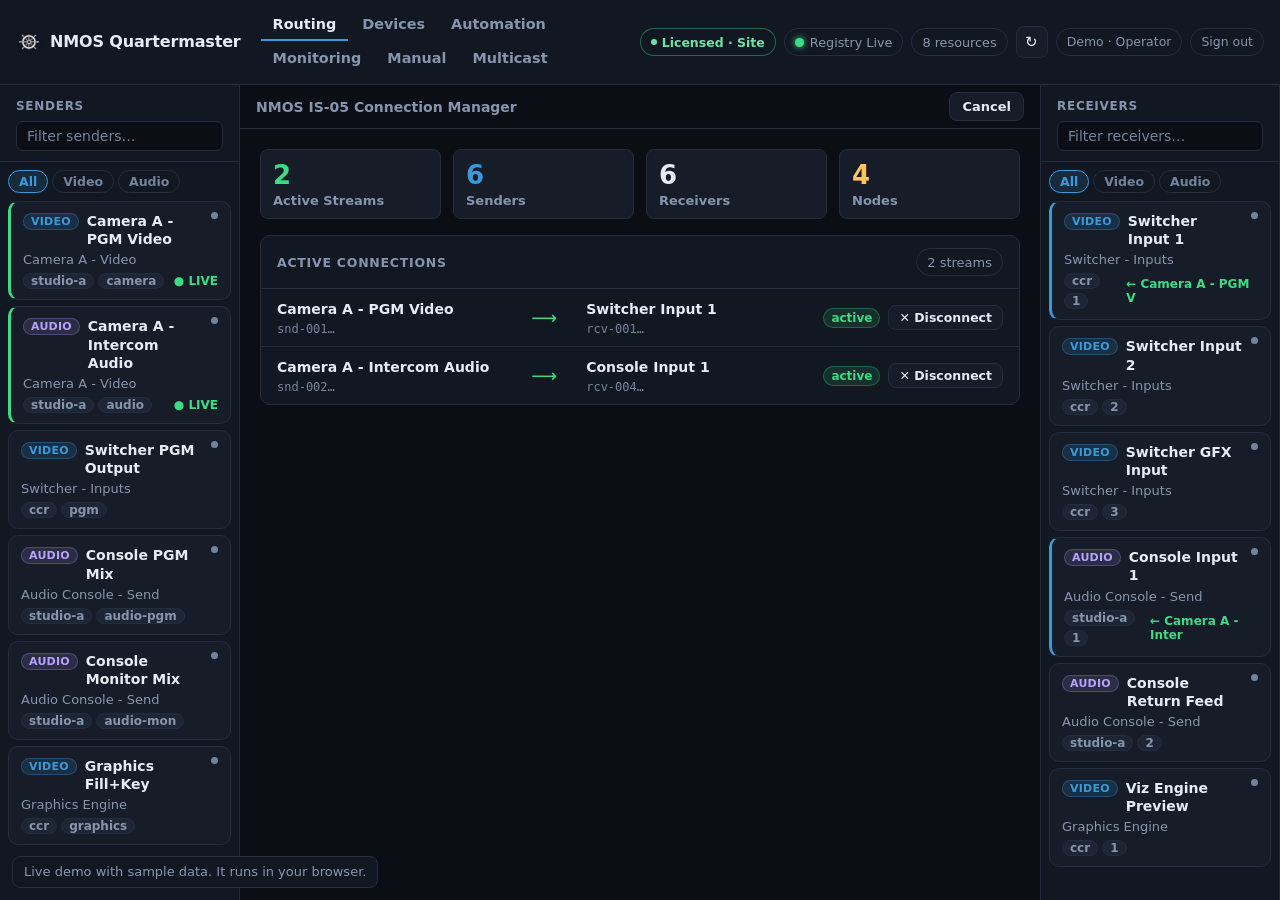
==== commit 5825d98c: "Switch the site to the Teunkey Broadcast range look The page now draws with the range's stylesheet (" ====
--- a/demo/quartermaster.html
+++ b/demo/quartermaster.html
@@ -4,35 +4,1230 @@
 <meta charset="UTF-8">
 <meta name="viewport" content="width=device-width, initial-scale=1.0">
 <title>NMOS Quartermaster</title>
+<link rel="icon" type="image/png" href="../assets/quartermaster-icon.png">
+<link rel="apple-touch-icon" href="../assets/quartermaster-mark.png">
 <style>
-  @import url('https://fonts.googleapis.com/css2?family=JetBrains+Mono:wght@300;400;500;600&family=DM+Sans:wght@300;400;500;600&display=swap');
-
+/* ═══════════════════════════════════════════════════════════════════════════
+   TEUNKEY BROADCAST — the range stylesheet (range.css)
+
+   Richard, 2026-10-01: "make sure that these all follow the same palette, all
+   look the same, and look like they're made … all parts of the same product
+   range. We really do like the look of Signal Captain and Deck Planner, so use
+   those as your base … and the sign-in process is the same on each one."
+
+   ONE SOURCE: broadcast-projects/shared/range/. `node tools/sync-range.mjs`
+   copies it into Signal Captain, Deck Planner, NMOS Quartermaster and NMOS
+   Scout; `--check` fails when a copy has drifted. Never edit a copy.
+
+   ⚠ Every class starts with `tkr-` and every variable with `--tkr-`. The four
+     apps already own `.modal`, `.btn`, `.rg-*`, `.tb-*` and `.badge`; a range
+     rule must never restyle something an app built for itself.
+   ⚠ The values are Signal Captain's own static palette (the one its sign-in
+     page and first paint use). An app may re-point --tkr-* at its own theme
+     for the dialogs that open INSIDE it; the sign-in page never follows an app
+     theme, so all four sign-in pages are the same page.
+   ⚠ PIXELS, never rem: rem follows each product's OWN root size (Signal Captain 16px, the others 15px), so the
+     same rule painted the sign-in 6% smaller in three of them — caught by tools/range-check.mjs. Values = Signal
+     Captain's at its 16px root.
+   ═══════════════════════════════════════════════════════════════════════════ */
+
+:root {
+  --tkr-bg: #0b0e14;
+  --tkr-panel: #121822;
+  --tkr-card: #161d29;
+  --tkr-card2: #1e2635;
+  --tkr-line: #232d3e;
+  --tkr-fg: #e6ebf4;
+  --tkr-muted: #8695ad;
+  --tkr-accent: #3a9ad9;
+  --tkr-accent-line: #3a9ad9;
+  --tkr-accent-soft: #7cc4ee;
+  --tkr-on-accent: #04121c;
+  --tkr-good: #3ddc84;
+  --tkr-good-soft: #6fe3a5;
+  --tkr-on-good: #05230f;
+  --tkr-bad: #ff5a6a;
+  --tkr-bad-soft: #ff8f9b;
+  --tkr-on-bad: #ffffff;
+  --tkr-warn: #ffc45c;
+  --tkr-warn-soft: #ffd489;
+  --tkr-on-warn: #1a1206;
+  --tkr-gold: #f0b429;            /* the logos' gold — marks only, never a control */
+  --tkr-font: ui-sans-serif, system-ui, -apple-system, "Segoe UI", Roboto, sans-serif;
+  --tkr-mono: ui-monospace, SFMono-Regular, Menlo, Consolas, monospace;
+}
+
+/* ── the sign-in page ─────────────────────────────────────────────────────── */
+/* ⚠ Its own palette, written out here and NOT the app's variables: an app theme
+   (Signal Captain's High contrast, Deck Planner's navy) must not make the four
+   front doors differ. */
+.tkr-signin {
+  --tkr-bg: #0b0e14; --tkr-card: #161d29; --tkr-line: #232d3e; --tkr-fg: #e6ebf4; --tkr-muted: #8695ad;
+  --tkr-accent: #3a9ad9; --tkr-accent-line: #3a9ad9; --tkr-accent-soft: #7cc4ee; --tkr-on-accent: #04121c;
+  --tkr-good-soft: #6fe3a5; --tkr-bad-soft: #ff8f9b; --tkr-warn-soft: #ffd489;
+  position: fixed; inset: 0; z-index: 2147483600; overflow: auto;
+  display: grid; place-items: center; align-content: center; gap: 14px; padding: 24px 16px;
+  font: 15px/1.5 var(--tkr-font); color: var(--tkr-fg); color-scheme: dark;
+  background:
+    radial-gradient(ellipse 60% 60% at center, rgba(4,8,18,.72) 0%, rgba(4,8,18,.50) 60%, rgba(2,5,14,.66) 100%),
+    url('../range/range-backdrop.jpg') center/cover no-repeat, #02050e;
+}
+.tkr-signin[hidden] { display: none; }
+.tkr-signin *, .tkr-signin *::before, .tkr-signin *::after { box-sizing: border-box; }
+.tkr-card {
+  background: var(--tkr-card); border: 1px solid var(--tkr-line); border-radius: 18px;
+  padding: 28px 26px 22px; width: min(380px, 100%); text-align: center;
+  box-shadow: 0 24px 60px rgba(0,0,0,.55);
+}
+.tkr-card-mark {
+  display: block; width: 88px; height: 88px; object-fit: contain; margin: 0 auto 8px;
+  filter: drop-shadow(0 3px 12px rgba(0,0,0,.55));
+}
+.tkr-card-title { margin: 4px 0 2px; font-size: 23.2px; font-weight: 800; line-height: 1.25; color: var(--tkr-fg); }
+.tkr-card-sub { margin: 0 0 18px; font-size: 14.4px; color: var(--tkr-muted); }
+.tkr-card-text { margin: 0 0 14px; font-size: 14.4px; color: var(--tkr-muted); text-align: left; }
+.tkr-mode[hidden] { display: none; }
+.tkr-field { display: block; text-align: left; margin: 0 0 12px; }
+.tkr-field > span { display: block; font-size: 13.12px; font-weight: 700; color: var(--tkr-muted); margin: 0 0 5px; }
+.tkr-field input {
+  display: block; width: 100%; padding: 11px 12px; font: inherit; font-size: 16px;
+  background: var(--tkr-bg); border: 1px solid var(--tkr-line); border-radius: 10px; color: var(--tkr-fg);
+}
+.tkr-field input::placeholder { color: var(--tkr-muted); opacity: .8; }
+.tkr-field input:focus { outline: 2px solid var(--tkr-accent-line); outline-offset: 1px; }
+.tkr-field input.tkr-pin { letter-spacing: .3em; }
+.tkr-note { margin: 0 0 12px; font-size: 13.76px; color: var(--tkr-muted); }
+.tkr-note[hidden], .tkr-err[hidden], .tkr-ok[hidden] { display: none; }
+.tkr-err { margin: 12px 0 0; font-size: 14.08px; font-weight: 700; color: var(--tkr-bad-soft); }
+.tkr-ok { margin: 0 0 14px; font-size: 14.4px; font-weight: 700; color: var(--tkr-good-soft); text-align: left; }
+.tkr-links { display: flex; flex-wrap: wrap; justify-content: center; gap: 4px 18px; margin: 14px 0 0; }
+.tkr-link {
+  background: none; border: 0; padding: 2px 0; font: inherit; font-size: 13.44px; cursor: pointer;
+  color: var(--tkr-accent-soft); text-decoration: underline; text-underline-offset: 2px;
+}
+.tkr-link:hover { color: var(--tkr-fg); }
+.tkr-link:focus-visible { outline: 2px solid var(--tkr-accent-line); outline-offset: 2px; border-radius: 4px; }
+.tkr-link[hidden] { display: none; }
+.tkr-range { margin: 0; font-size: 12.48px; color: var(--tkr-muted); text-align: center; }
+
+/* ── buttons ──────────────────────────────────────────────────────────────── */
+/* Signal Captain's .btn, value for value. */
+.tkr-btn {
+  background: var(--tkr-card); border: 1px solid var(--tkr-line); color: var(--tkr-fg);
+  border-radius: 8px; padding: 8px 14px; font: inherit; font-weight: 700; cursor: pointer; line-height: 1.3;
+}
+.tkr-btn:hover { filter: brightness(1.12); }
+.tkr-btn:focus-visible { outline: 2px solid var(--tkr-accent-line); outline-offset: 2px; }
+.tkr-btn.tkr-primary { background: var(--tkr-accent); border-color: var(--tkr-accent); color: var(--tkr-on-accent); }
+.tkr-btn.tkr-danger { color: var(--tkr-bad-soft); }
+.tkr-btn.tkr-sm { padding: 5px 11px; font-size: 13.12px; }
+.tkr-btn.tkr-wide { display: block; width: 100%; padding: 11px 14px; border-radius: 10px; font-size: 16px; font-weight: 800; }
+.tkr-btn[disabled] { opacity: .5; cursor: not-allowed; filter: none; }
+
+/* ── the header lockup: mark + two-word name ─────────────────────────────── */
+/* Signal Captain's brand: a 26 px mark, the FIRST word heavy, the second not.
+   "Signal Captain", "Deck Planner", "NMOS Quartermaster", "NMOS Scout". */
+.tkr-brand {
+  display: inline-flex; align-items: center; gap: 8px; color: var(--tkr-fg); text-decoration: none;
+  font-family: var(--tkr-font); font-size: 16px; font-weight: 600; letter-spacing: -.01em; white-space: nowrap; line-height: 1.2;
+}
+.tkr-brand b { font-weight: 900; }
+.tkr-brand-mark { height: 26px; width: 26px; object-fit: contain; flex: 0 0 auto; filter: drop-shadow(0 1px 2px rgba(0,0,0,.5)); }
+
+/* ── the account badges, right-hand end of every header ──────────────────── */
+/* Signal Captain's .badge at a fine pointer: [Name · Role] [Sign out] */
+.tkr-acct { display: inline-flex; align-items: center; gap: 8px; }
+.tkr-badge {
+  display: inline-flex; align-items: center; gap: 6px; min-height: 28px; padding: 3px 10px;
+  border-radius: 999px; background: var(--tkr-panel); border: 1px solid var(--tkr-line);
+  font: inherit; font-family: var(--tkr-font); font-size: 12.48px; line-height: 1.2; color: var(--tkr-muted);
+  cursor: pointer; white-space: nowrap; text-decoration: none;
+}
+.tkr-badge:hover { border-color: var(--tkr-accent); color: var(--tkr-fg); }
+.tkr-badge:focus-visible { outline: 2px solid var(--tkr-accent-line); outline-offset: 2px; }
+.tkr-badge.tkr-admin { color: var(--tkr-warn-soft); border-color: var(--tkr-warn); }
+.tkr-badge .tkr-dot { width: 7px; height: 7px; border-radius: 50%; background: var(--tkr-accent); flex: 0 0 auto; }
+
+/* ── dialogs ──────────────────────────────────────────────────────────────── */
+/* Signal Captain's modal, value for value, under range names. */
+.tkr-back {
+  position: fixed; inset: 0; background: rgba(0,0,0,.62); z-index: 2147483500;
+  display: grid; place-items: center; padding: 20px; font: 15px/1.5 var(--tkr-font); color: var(--tkr-fg);
+}
+.tkr-back *, .tkr-back *::before, .tkr-back *::after { box-sizing: border-box; }
+.tkr-dlg {
+  background: var(--tkr-panel); border: 1px solid var(--tkr-line); border-radius: 14px;
+  width: min(560px, 100%); max-height: 86vh; display: flex; flex-direction: column;
+  box-shadow: 0 30px 80px rgba(0,0,0,.6); text-align: left;
+}
+.tkr-dlg.tkr-wide { width: min(860px, 100%); }
+.tkr-dlg-head { display: flex; align-items: center; gap: 10px; padding: 16px 18px 0; }
+.tkr-dlg-head h3 { margin: 0; font-size: 16.8px; font-weight: 800; flex: 1; line-height: 1.3; }
+.tkr-x {
+  font: inherit; font-size: 24px; line-height: 1; background: none; border: 0; color: var(--tkr-muted);
+  cursor: pointer; padding: 0 4px; border-radius: 6px;
+}
+.tkr-x:hover { color: var(--tkr-fg); }
+.tkr-dlg-sub { margin: 6px 18px 0; color: var(--tkr-muted); font-size: 13.76px; }
+.tkr-dlg-body { padding: 14px 18px; overflow: auto; }
+.tkr-dlg-body p { margin: 0 0 10px; }
+.tkr-dlg-foot {
+  display: flex; gap: 8px; justify-content: flex-end; flex-wrap: wrap; padding: 12px 18px 16px;
+  border-top: 1px solid var(--tkr-line);
+}
+.tkr-dlg-note {
+  background: var(--tkr-card2); border-left: 3px solid var(--tkr-accent); border-radius: 0 8px 8px 0;
+  padding: 10px 12px; color: var(--tkr-muted); font-size: 13.6px; margin: 4px 0 12px;
+}
+.tkr-dlg-note.tkr-warn { border-left-color: var(--tkr-warn); color: var(--tkr-warn-soft); }
+.tkr-meta { color: var(--tkr-muted); font-size: 13.76px; }
+
+/* the password form (Signal Captain's .pw-*) */
+.tkr-pw-form { display: flex; flex-direction: column; gap: 12px; min-width: 0; }
+.tkr-pw-field { display: flex; flex-direction: column; gap: 5px; min-width: 0; }
+.tkr-pw-field > span { font-size: 13.12px; font-weight: 700; color: var(--tkr-muted); }
+.tkr-input, .tkr-pw-field input, .tkr-pw-field select {
+  min-width: 0; width: 100%; background: var(--tkr-bg); border: 1px solid var(--tkr-line); border-radius: 7px;
+  color: var(--tkr-fg); font: inherit; font-size: 15.2px; padding: 8px 10px;
+}
+.tkr-input:focus, .tkr-pw-field input:focus, .tkr-pw-field select:focus { outline: 2px solid var(--tkr-accent-line); outline-offset: 1px; }
+.tkr-pw-hint { margin: 0; font-size: 12.8px; color: var(--tkr-muted); }
+.tkr-pw-err { margin: 0; font-size: 13.6px; font-weight: 700; color: var(--tkr-bad-soft); }
+.tkr-pw-err[hidden] { display: none; }
+
+/* a new password, shown once, and the message to send with it */
+.tkr-pw-out {
+  font-family: var(--tkr-mono); font-size: 16.8px; font-weight: 800; background: var(--tkr-bg);
+  border: 1px dashed var(--tkr-accent); border-radius: 8px; padding: 12px; text-align: center; margin: 10px 0;
+  user-select: all; overflow-wrap: anywhere;
+}
+.tkr-msg {
+  width: 100%; min-height: 168px; resize: vertical; background: var(--tkr-bg); color: var(--tkr-fg);
+  border: 1px solid var(--tkr-line); border-radius: 8px; padding: 10px 12px; font: inherit; font-size: 14.4px; line-height: 1.45;
+}
+
+/* ── accounts list (Signal Captain's People rows) ────────────────────────── */
+.tkr-people { display: grid; gap: 8px; margin: 0 0 6px; }
+.tkr-person {
+  background: var(--tkr-card); border: 1px solid var(--tkr-line); border-radius: 10px;
+  padding: 11px 14px; display: flex; align-items: center; gap: 12px; flex-wrap: wrap;
+}
+.tkr-person .tkr-who { font-weight: 800; }
+.tkr-person .tkr-meta { font-size: 12.8px; }
+.tkr-person .tkr-acts { margin-left: auto; display: flex; gap: 6px; flex-wrap: wrap; align-items: center; }
+.tkr-person.tkr-asked { border-color: rgba(255,196,92,.6); background: rgba(255,196,92,.06); }
+.tkr-person.tkr-lapsed { border-color: rgba(255,196,92,.45); background: rgba(255,196,92,.05); }
+.tkr-asked-line { color: var(--tkr-warn-soft); font-size: 12.8px; font-weight: 700; }
+.tkr-role {
+  background: var(--tkr-card); border: 1px solid var(--tkr-line); color: var(--tkr-fg);
+  border-radius: 7px; padding: 4px 8px; font: inherit; font-size: 12.8px;
+}
+.tkr-tag {
+  display: inline-block; margin-left: 6px; padding: 0 7px; border-radius: 999px; font-size: 11.52px; font-weight: 700;
+  border: 1px solid var(--tkr-line); color: var(--tkr-muted); vertical-align: 1px;
+}
+
+/* ── toast (Signal Captain's) ────────────────────────────────────────────── */
+.tkr-toast {
+  position: fixed; left: 50%; bottom: calc(22px + env(safe-area-inset-bottom, 0px)); transform: translateX(-50%);
+  width: max-content; max-width: min(720px, calc(100vw - 32px)); box-sizing: border-box; text-align: center;
+  background: var(--tkr-good); color: var(--tkr-on-good); font: 800 14.08px/1.4 var(--tkr-font);
+  padding: 10px 20px; border-radius: 20px; z-index: 2147483650; pointer-events: none;
+  box-shadow: 0 10px 30px rgba(0,0,0,.5);
+}
+.tkr-toast.tkr-bad { background: var(--tkr-bad); color: var(--tkr-on-bad); }
+
+@media (max-width: 420px) {
+  .tkr-card { padding: 22px 18px 18px; border-radius: 16px; }
+  .tkr-card-mark { width: 72px; height: 72px; }
+  .tkr-dlg-foot .tkr-btn { flex: 1 1 auto; }
+}
+@media (pointer: coarse) {
+  .tkr-btn, .tkr-badge, .tkr-link, .tkr-role { min-height: 44px; }
+  .tkr-field input, .tkr-input { min-height: 44px; }
+}
+@media print { .tkr-signin, .tkr-back, .tkr-toast { display: none !important; } }
+
+</style>
+<script>
+/* ===== NMOS Quartermaster — live demo backend stub ===== */
+(function(){
+  var SNAP = {"nodes":[{"id":"node-001","label":"Camera Node A","description":"Sony Venice 2 Camera","href":"http://192.168.1.10","version":"1690000000:000000000","hostname":"venice-cam-a","caps":{},"tags":{},"api":{"versions":["v1.3"]},"services":[],"clocks":[],"interfaces":[],"_demo":true,"_type":"node","_enrichedAt":1790843880121},{"id":"node-002","label":"Switcher Node","description":"Grass Valley LDX 86","href":"http://192.168.1.20","version":"1690000000:000000000","hostname":"gv-switcher","caps":{},"tags":{},"api":{"versions":["v1.3"]},"services":[],"clocks":[],"interfaces":[],"_demo":true,"_type":"node","_enrichedAt":1790843880121},{"id":"node-003","label":"Audio Node","description":"Lawo mc²96 Console","href":"http://192.168.1.30","version":"1690000000:000000000","hostname":"lawo-mc96","caps":{},"tags":{},"api":{"versions":["v1.3"]},"services":[],"clocks":[],"interfaces":[],"_demo":true,"_type":"node","_enrichedAt":1790843880121},{"id":"node-004","label":"Graphics Node","description":"Vizrt Viz Engine","href":"http://192.168.1.40","version":"1690000000:000000000","hostname":"viz-engine-1","caps":{},"tags":{},"api":{"versions":["v1.3"]},"services":[],"clocks":[],"interfaces":[],"_demo":true,"_type":"node","_enrichedAt":1790843880121}],"devices":[{"id":"dev-001","node_id":"node-001","label":"Camera A - Video","description":"Primary camera device","version":"1690000000:000000000","type":"urn:x-nmos:device:generic","senders":["snd-001","snd-002"],"receivers":[],"controls":[{"type":"urn:x-nmos:control:sr-ctrl/v1.1","href":"http://192.168.1.10/x-nmos/connection/v1.1"}],"tags":{},"_demo":true,"_type":"device","_enrichedAt":1790843880121},{"id":"dev-002","node_id":"node-002","label":"Switcher - Inputs","description":"Switcher input device","version":"1690000000:000000000","type":"urn:x-nmos:device:generic","senders":["snd-003"],"receivers":["rcv-001","rcv-002","rcv-003"],"controls":[{"type":"urn:x-nmos:control:sr-ctrl/v1.1","href":"http://192.168.1.20/x-nmos/connection/v1.1"}],"tags":{},"_demo":true,"_type":"device","_enrichedAt":1790843880121},{"id":"dev-003","node_id":"node-003","label":"Audio Console - Send","description":"Audio console output","version":"1690000000:000000000","type":"urn:x-nmos:device:generic","senders":["snd-004","snd-005"],"receivers":["rcv-004","rcv-005"],"controls":[{"type":"urn:x-nmos:control:sr-ctrl/v1.1","href":"http://192.168.1.30/x-nmos/connection/v1.1"}],"tags":{},"_demo":true,"_type":"device","_enrichedAt":1790843880121},{"id":"dev-004","node_id":"node-004","label":"Graphics Engine","description":"Viz Engine outputs","version":"1690000000:000000000","type":"urn:x-nmos:device:generic","senders":["snd-006"],"receivers":["rcv-006"],"controls":[{"type":"urn:x-nmos:control:sr-ctrl/v1.1","href":"http://192.168.1.40/x-nmos/connection/v1.1"}],"tags":{},"_demo":true,"_type":"device","_enrichedAt":1790843880121}],"senders":[{"id":"snd-001","label":"Camera A - PGM Video","description":"HD 1080i 59.94 Video","device_id":"dev-001","flow_id":"flow-001","transport":"urn:x-nmos:transport:rtp.mcast","manifest_href":"http://192.168.1.10/sdp/video-pgm.sdp","version":"1690000000:000000000","caps":{"media_types":["video/raw"]},"tags":{"zone":"studio-a","role":"camera"},"format":"urn:x-nmos:format:video","subscription":{"receiver_id":null,"active":false},"_demo":true,"_type":"sender","_format":"video","_enrichedAt":1790843880121},{"id":"snd-002","label":"Camera A - Intercom Audio","description":"AES67 Audio 48kHz","device_id":"dev-001","flow_id":"flow-002","transport":"urn:x-nmos:transport:rtp.mcast","manifest_href":null,"version":"1690000000:000000000","caps":{"media_types":["audio/L24"]},"tags":{"zone":"studio-a","role":"audio"},"format":"urn:x-nmos:format:audio","subscription":{"receiver_id":null,"active":false},"_demo":true,"_type":"sender","_format":"audio","_enrichedAt":1790843880121},{"id":"snd-003","label":"Switcher PGM Output","description":"Program output 1080i","device_id":"dev-002","flow_id":"flow-003","transport":"urn:x-nmos:transport:rtp.mcast","manifest_href":"http://192.168.1.20/sdp/pgm.sdp","version":"1690000000:000000000","caps":{"media_types":["video/raw"]},"tags":{"zone":"ccr","role":"pgm"},"format":"urn:x-nmos:format:video","subscription":{"receiver_id":null,"active":false},"_demo":true,"_type":"sender","_format":"video","_enrichedAt":1790843880121},{"id":"snd-004","label":"Console PGM Mix","description":"Stereo program mix","device_id":"dev-003","flow_id":"flow-004","transport":"urn:x-nmos:transport:rtp.mcast","manifest_href":null,"version":"1690000000:000000000","caps":{"media_types":["audio/L24"]},"tags":{"zone":"studio-a","role":"audio-pgm"},"format":"urn:x-nmos:format:audio","subscription":{"receiver_id":null,"active":false},"_demo":true,"_type":"sender","_format":"audio","_enrichedAt":1790843880121},{"id":"snd-005","label":"Console Monitor Mix","description":"Monitor mix output","device_id":"dev-003","flow_id":"flow-005","transport":"urn:x-nmos:transport:rtp.mcast","manifest_href":null,"version":"1690000000:000000000","caps":{"media_types":["audio/L24"]},"tags":{"zone":"studio-a","role":"audio-mon"},"format":"urn:x-nmos:format:audio","subscription":{"receiver_id":null,"active":false},"_demo":true,"_type":"sender","_format":"audio","_enrichedAt":1790843880121},{"id":"snd-006","label":"Graphics Fill+Key","description":"RGBA Graphics Output","device_id":"dev-004","flow_id":"flow-006","transport":"urn:x-nmos:transport:rtp.mcast","manifest_href":null,"version":"1690000000:000000000","caps":{"media_types":["video/raw"]},"tags":{"zone":"ccr","role":"graphics"},"format":"urn:x-nmos:format:video","subscription":{"receiver_id":null,"active":false},"_demo":true,"_type":"sender","_format":"video","_enrichedAt":1790843880121}],"receivers":[{"id":"rcv-001","label":"Switcher Input 1","description":"SDI Input 1 via 2110","device_id":"dev-002","transport":"urn:x-nmos:transport:rtp.mcast","version":"1690000000:000000000","caps":{"media_types":["video/raw"]},"tags":{"zone":"ccr","input":"1"},"format":"urn:x-nmos:format:video","subscription":{"sender_id":null,"active":false},"_demo":true,"_type":"receiver","_format":"video","_enrichedAt":1790843880121},{"id":"rcv-002","label":"Switcher Input 2","description":"SDI Input 2 via 2110","device_id":"dev-002","transport":"urn:x-nmos:transport:rtp.mcast","version":"1690000000:000000000","caps":{"media_types":["video/raw"]},"tags":{"zone":"ccr","input":"2"},"format":"urn:x-nmos:format:video","subscription":{"sender_id":null,"active":false},"_demo":true,"_type":"receiver","_format":"video","_enrichedAt":1790843880121},{"id":"rcv-003","label":"Switcher GFX Input","description":"Graphics input","device_id":"dev-002","transport":"urn:x-nmos:transport:rtp.mcast","version":"1690000000:000000000","caps":{"media_types":["video/raw"]},"tags":{"zone":"ccr","input":"3"},"format":"urn:x-nmos:format:video","subscription":{"sender_id":null,"active":false},"_demo":true,"_type":"receiver","_format":"video","_enrichedAt":1790843880121},{"id":"rcv-004","label":"Console Input 1","description":"Audio return","device_id":"dev-003","transport":"urn:x-nmos:transport:rtp.mcast","version":"1690000000:000000000","caps":{"media_types":["audio/L24"]},"tags":{"zone":"studio-a","input":"1"},"format":"urn:x-nmos:format:audio","subscription":{"sender_id":null,"active":false},"_demo":true,"_type":"receiver","_format":"audio","_enrichedAt":1790843880121},{"id":"rcv-005","label":"Console Return Feed","description":"PGM return","device_id":"dev-003","transport":"urn:x-nmos:transport:rtp.mcast","version":"1690000000:000000000","caps":{"media_types":["audio/L24"]},"tags":{"zone":"studio-a","input":"2"},"format":"urn:x-nmos:format:audio","subscription":{"sender_id":null,"active":false},"_demo":true,"_type":"receiver","_format":"audio","_enrichedAt":1790843880121},{"id":"rcv-006","label":"Viz Engine Preview","description":"Preview input for Viz","device_id":"dev-004","transport":"urn:x-nmos:transport:rtp.mcast","version":"1690000000:000000000","caps":{"media_types":["video/raw"]},"tags":{"zone":"ccr","input":"1"},"format":"urn:x-nmos:format:video","subscription":{"sender_id":null,"active":false},"_demo":true,"_type":"receiver","_format":"video","_enrichedAt":1790843880121}],"healthStatus":{"node-001":{"resourceId":"node-001","status":"online"},"node-002":{"resourceId":"node-002","status":"online"},"node-003":{"resourceId":"node-003","status":"online"},"node-004":{"resourceId":"node-004","status":"online"}},"rules":[{"id":"rule-device-offline-alert","name":"Alert on device offline","trigger":{"event":"device:offline"},"condition":{"type":"always"},"action":{"type":"alert","params":{"severity":"error","message":"Device went offline"}},"createdAt":"2026-10-01T08:38:00.111Z","enabled":true},{"id":"rule-log-connections","name":"Log all connection events","trigger":{"event":"connection:failed"},"condition":{"type":"always"},"action":{"type":"log","params":{}},"createdAt":"2026-10-01T08:38:00.111Z","enabled":true}],"alerts":[],"connections":[{"id":"demo-c1","senderId":"snd-001","receiverId":"rcv-001","status":"active"},{"id":"demo-c2","senderId":"snd-002","receiverId":"rcv-004","status":"active"}],"timestamp":"2026-10-01T08:38:00.659Z"};
+  var LIC  = {"state":"licensed","licensee":"Demo Studio","edition":"site"};
+  var ws = null;
+  var DEMO_ME = { name:'Demo', username:'demo', role:'operator', roleName:'Operator', uid:'demo', shared:false, admin:false, mustChange:false };
+  function authAnswer(u){
+    if (u.indexOf('/api/auth/me')>-1) return { ok:true, signedIn:true, me:DEMO_ME, setup:false, setupHere:false, pin:false, shared:false, roles:{}, pending:[], gone:null };
+    if (u.indexOf('/api/auth/')>-1)   return { ok:true };
+    return null;
+  }
+  function R(body, status){ status=status||200; var res = { ok: status<400, status: status,
+    headers: { get: function(){ return 'application/json'; } },
+    json: function(){ return Promise.resolve(body); }, text: function(){ return Promise.resolve(JSON.stringify(body)); },
+    blob: function(){ return Promise.resolve(new Blob([JSON.stringify(body, null, 2)], { type:'application/json' })); } };
+    res.clone = function(){ return res; }; return Promise.resolve(res); }
+  function send(obj){ if(ws && ws.onmessage) ws.onmessage({ data: JSON.stringify(obj) }); }
+  function FakeWS(){ ws = this; this.readyState=1;
+    setTimeout(function(){ if(ws.onopen) ws.onopen(); send({ type:'FULL_STATE_SNAPSHOT', payload: SNAP });
+      [1,2,3].forEach(function(d){ setTimeout(function(){ try{ if(typeof renderAll==='function') renderAll(); }catch(e){} }, 150*d); });
+    }, 70); }
+  FakeWS.prototype.send=function(){}; FakeWS.prototype.close=function(){};
+  FakeWS.OPEN = 1; FakeWS.CLOSED = 3;
+  window.WebSocket = FakeWS;
+
+  function nm(addr,status,detail){ return { address:addr, status:status, conflict:false, alloc:detail&&detail.alloc||null, reservation:detail&&detail.reservation||null, external:detail&&detail.external||null }; }
+  var RES = [];
+
+  window.fetch = function(url, opts){
+    opts = opts||{}; var u=String(url && url.url || url); var m=(opts.method||'GET').toUpperCase();
+    try {
+      var a = authAnswer(u); if (a) return R(a);
+      if (u.indexOf('/license/activate')>-1) return R({ ok:true, status: LIC });
+      if (u.indexOf('/license')>-1)          return R(LIC);
+      if (u.indexOf('/api/state')>-1)        return R(SNAP);
+      if (u.indexOf('/registry/refresh')>-1) return R({ ok:true });
+      if (u.indexOf('/manual/export')>-1)    return R({ devices:[], senders:[], receivers:[] });
+      if (u.indexOf('/manual/devices')>-1 && m==='GET') return R([]);
+      if (u.indexOf('/multicast/stats')>-1)  return R({ pool:{ base:'239.100.0.0', size:1000, allocated:2, reserved:1+RES.length, external:0, available:997-RES.length }, conflicts:0, conflictDetails:[], reservations:[], allocations:[], external:[] });
+      if (u.indexOf('/multicast/map')>-1)    return R([
+        nm('239.100.0.0','allocated',{ alloc:{ senderId:(SNAP.senders[0]||{}).id, receiverId:(SNAP.receivers[0]||{}).id, port:5000 } }),
+        nm('239.100.0.1','allocated',{ alloc:{ senderId:(SNAP.senders[2]||{}).id, receiverId:(SNAP.receivers[1]||{}).id, port:5000 } }),
+        nm('239.100.0.2','reserved', { reservation:{ label:'PGM spare', note:'reserved for studio A' } }),
+        nm('239.100.0.3','available'), nm('239.100.0.4','available'), nm('239.100.0.5','available') ]);
+      if (u.indexOf('/multicast/reserve')>-1 && m==='POST'){ RES.push(1); return R({ ok:true }); }
+      if (u.indexOf('/connect')>-1 && u.indexOf('/disconnect')<0){ var b=JSON.parse(opts.body||'{}');
+        var c={ id:'demo-'+Math.random().toString(36).slice(2,8), senderId:b.senderId, receiverId:b.receiverId, status:'active' };
+        SNAP.connections.push(c); send({ type:'CONNECTION_ADDED', payload:c }); return R({ ok:true, connection:c }); }
+      if (u.indexOf('/disconnect')>-1){ var b2=JSON.parse(opts.body||'{}');
+        var c2=SNAP.connections.filter(function(x){return x.id===b2.connectionId;})[0];
+        SNAP.connections=SNAP.connections.filter(function(x){return x.id!==b2.connectionId;});
+        if(c2) send({ type:'CONNECTION_REMOVED', payload:c2 }); return R({ ok:true }); }
+      if (u.indexOf('/rules')>-1){
+        if (m==='POST'){ var nr=JSON.parse(opts.body||'{}'); nr.id='rule-demo-'+Math.random().toString(36).slice(2,7); nr.enabled=true;
+          SNAP.rules.push(nr); send({ type:'RULE_ADDED', payload:nr }); return R(nr); }
+        var id=(u.split('/rules/')[1]||'').split('?')[0];
+        if (m==='DELETE'){ SNAP.rules=SNAP.rules.filter(function(r){return r.id!==id;}); send({ type:'RULE_REMOVED', payload:{ id:id } }); return R({ ok:true }); }
+        if (m==='PATCH'){ var body=JSON.parse(opts.body||'{}'); var r=SNAP.rules.filter(function(x){return x.id===id;})[0];
+          if(r){ Object.assign(r, body); send({ type:'RULE_UPDATED', payload:r }); } return R(r||{ ok:true }); }
+        return R(SNAP.rules);
+      }
+      if (u.indexOf('/alerts')>-1 && m==='PATCH') return R({ ok:true });
+    } catch(e){ /* fall through */ }
+    return R({ ok:true });
+  };
+})();
+</script>
+<script>
+/* ═══════════════════════════════════════════════════════════════════════════
+   TEUNKEY BROADCAST — range-auth.js: the sign-in page and the account menu,
+   the same in every product of the range.
+
+   Richard, 2026-10-01 (Anthony's ask): "being able to reset your password and
+   all … make sure that these are also all streamlined and the sign-in process
+   is the same on each one of them."
+
+   ONE SOURCE: broadcast-projects/shared/range/. `node tools/sync-range.mjs`
+   copies it into Deck Planner, NMOS Quartermaster and NMOS Scout (Signal
+   Captain renders the same page from its own panel.js, held to it by
+   tools/range-check.mjs). Never edit a copy.
+
+   ⚠ It is a PORT of Signal Captain's gate (panel.js, audit 2.78 B14–B16, C9,
+     C10), which is the one that has been through real failures: the sign-in
+     never fails silently, never goes out twice, keeps what was typed when the
+     server — not the person — was the problem, and only says "not right" when
+     the server said exactly that.
+   ⚠ No innerHTML with anything a person typed or a server sent: textContent only.
+   ═══════════════════════════════════════════════════════════════════════════ */
+(function (root) {
+  'use strict';
+
+  /* Every sentence a person reads, in one place, so the four products cannot
+     drift apart word by word. {p} is the product name. */
+  const STRINGS = {
+    username: 'Username',
+    password: 'Password',
+    signIn: 'Sign in',
+    forgotLink: 'Forgot your password?',
+    pinLink: 'Use the team PIN instead',
+    accountLink: 'Sign in with my own account instead',
+    pinWho: 'Your name or position',
+    pinWhoHint: 'for example Gallery desk',
+    pin: 'Team PIN',
+    forgotText: 'Type your username. An administrator will set a new password for you and send it to you.',
+    forgotGo: 'Ask for a new password',
+    forgotBack: 'Back to sign in',
+    forgotNeedName: 'Type your username first.',
+    forgotDone: 'Sent. If “{u}” is an account here, an administrator has been asked to set a new password. '
+      + 'They will send it to you. Not heard back? Ask them directly.',
+    setupTitle: 'Set up {p}',
+    setupText: 'Create the administrator account. You will use it to sign in, and to give everyone else their own account.',
+    setupName: 'Your name',
+    setupPassword: 'Choose a password',
+    setupAgain: 'The same password again',
+    setupGo: 'Create and sign in',
+    needUsername: 'Choose a username.',
+    setupElsewhere: '{p} is not set up yet. Open it on the computer it runs on ({here}) and create the administrator account there.',
+    newPassword: 'New password',
+    newAgain: 'New password again',
+    atLeast8: 'At least 8 characters.',
+    cantReach: 'Cannot reach {p}. Check the connection and try again.',
+    tooMany: 'Too many wrong sign-ins. Wait a moment, then try again.',
+    nameTaken: 'That name belongs to an account. Pick another name.',
+    expired: 'This account expired{on}. Ask an administrator to extend it, then sign in again.',
+    badLogin: 'That username or password is not right.',
+    badPin: 'That PIN is not right.',
+    noAnswer: '{p} did not answer. Try again in a moment.',
+    storage: 'This browser is blocking storage for this site. You can sign in, but you will need to sign in again '
+      + 'after every reload. Allow site data for {host} to stay signed in.',
+    sessionEnded: 'Your session has ended. Sign in again.',
+    sessionExpired: 'Your account has expired. Ask an administrator to extend it, then sign in again.',
+    sessionRemoved: 'Your account has been removed. Sign in with another account.',
+    range: 'Teunkey Broadcast',
+    signOut: 'Sign out',
+    changePassword: 'Change password',
+    manageAccounts: 'Manage accounts',
+    acctHere: 'You are signed in on this device.',
+    acctPin: 'This is the team PIN login. Sign out to sign in with your own account.',
+    acctPinSub: 'Signed in with the team PIN ({r})',
+    askedOne: '{n} asked for a new password.',
+    askedMany: '{n} people asked for a new password.',
+    cpTitle: 'Change your password',
+    cpFirstTitle: 'Set your own password',
+    cpSub: 'You will stay signed in on this device.',
+    cpFirstSub: 'You signed in with a password you were given. Choose one of your own.',
+    cpCurrent: 'Current password',
+    cpFirstCurrent: 'The password you were given',
+    cpGo: 'Change it',
+    cpNeedCur: 'Type your current password.',
+    cpNeedNew: 'Choose a new password.',
+    cpShort: 'That is under 8 characters.',
+    cpMismatch: 'Those two do not match.',
+    cpSame: 'That is the password you already have.',
+    cpDone: 'Password changed',
+    cancel: 'Cancel',
+    done: 'Done',
+    close: 'Close',
+  };
+  const fill = (s, v) => String(s).replace(/\{(\w+)\}/g, (m, k) => (v && v[k] != null ? String(v[k]) : m));
+
+  /* ── tiny DOM helpers ─────────────────────────────────────────────────── */
+  function el(tag, cls, text) {
+    const e = document.createElement(tag);
+    if (cls) e.className = cls;
+    if (text != null) e.textContent = text;
+    return e;
+  }
+  function field(label, input) {
+    const l = el('label', 'tkr-field');
+    l.appendChild(el('span', null, label));
+    l.appendChild(input);
+    return l;
+  }
+  function input(type, id, auto, extra) {
+    const i = el('input');
+    i.type = type; if (id) i.id = id; if (auto) i.autocomplete = auto;
+    Object.assign(i, extra || {});
+    return i;
+  }
+  async function readJson(r) { try { return await r.json(); } catch { return null; } }
+
+  /* ── toast (Signal Captain's) ─────────────────────────────────────────── */
+  let toastEl = null; let toastT = 0;
+  function toast(msg, bad) {
+    if (!toastEl) {
+      toastEl = el('div', 'tkr-toast');
+      toastEl.setAttribute('role', 'status'); toastEl.setAttribute('aria-live', 'polite');
+      document.body.appendChild(toastEl);
+    }
+    toastEl.textContent = String(msg || '');
+    toastEl.className = 'tkr-toast' + (bad ? ' tkr-bad' : '');
+    toastEl.hidden = false;
+    clearTimeout(toastT);
+    toastT = setTimeout(() => { toastEl.hidden = true; }, bad ? 4200 : 2000);
+  }
+
+  /* ── dialog (the essentials of Signal Captain's modal.js) ──────────────── */
+  /* ⚠ Dialogs STACK here (a confirm opens over the accounts list). Escape and the
+     backdrop close only the top one; focus goes back to whatever opened it. */
+  const stack = [];
+  const TABBABLE = 'button, input, select, textarea, a[href], [tabindex]';
+  const TEXTLIKE = /^(text|search|password|email|url|tel)$/i;
+  function tabbables(box) {
+    return [...box.querySelectorAll(TABBABLE)].filter((e) => !e.disabled && !e.hidden
+      && e.getAttribute('tabindex') !== '-1' && e.offsetParent !== null);
+  }
+  function onKey(e) {
+    const top = stack[stack.length - 1];
+    if (!top) return;
+    if (e.key === 'Escape') { e.stopPropagation(); e.preventDefault(); top.close(); return; }
+    if (e.key !== 'Tab') return;
+    const list = tabbables(top.box);
+    if (!list.length) return;
+    const first = list[0]; const last = list[list.length - 1]; const at = document.activeElement;
+    if (!top.box.contains(at)) { e.preventDefault(); (e.shiftKey ? last : first).focus(); return; }
+    if (e.shiftKey && at === first) { e.preventDefault(); last.focus(); }
+    else if (!e.shiftKey && at === last) { e.preventDefault(); first.focus(); }
+  }
+  function coarse() { try { return matchMedia('(pointer: coarse)').matches; } catch { return false; } }
+
+  /**
+   * dialog({ title, sub, body: el | fn(bodyEl), actions: [{label, primary, danger, onClick}], wide })
+   * onClick may return false (or a promise of false) to keep the dialog open.
+   */
+  function dialog(o) {
+    const opts = o || {};
+    const back = el('div', 'tkr-back');
+    const box = el('div', 'tkr-dlg' + (opts.wide ? ' tkr-wide' : ''));
+    box.setAttribute('role', 'dialog'); box.setAttribute('aria-modal', 'true');
+    const head = el('div', 'tkr-dlg-head');
+    const h = el('h3', null, opts.title || '');
+    h.id = 'tkr-h-' + Math.random().toString(36).slice(2, 8);
+    box.setAttribute('aria-labelledby', h.id);
+    const x = el('button', 'tkr-x', '×'); x.type = 'button'; x.setAttribute('aria-label', STRINGS.close);
+    head.append(h, x); box.appendChild(head);
+    if (opts.sub) box.appendChild(el('p', 'tkr-dlg-sub', opts.sub));
+    const body = el('div', 'tkr-dlg-body');
+    if (typeof opts.body === 'function') opts.body(body); else if (opts.body) body.appendChild(opts.body);
+    box.appendChild(body);
+    const foot = el('div', 'tkr-dlg-foot');
+    const restore = document.activeElement;
+    const me = { box, back, closed: false };
+    me.close = () => {
+      if (me.closed) return;
+      me.closed = true;
+      back.remove();
+      const i = stack.indexOf(me); if (i >= 0) stack.splice(i, 1);
+      if (!stack.length) document.removeEventListener('keydown', onKey, true);
+      if (restore && restore.focus && document.contains(restore)) { try { restore.focus(); } catch { /* gone */ } }
+      if (opts.onClose) opts.onClose();
+    };
+    const btns = [];
+    (opts.actions || [{ label: STRINGS.done, primary: true }]).forEach((a) => {
+      const b = el('button', 'tkr-btn' + (a.primary ? ' tkr-primary' : '') + (a.danger ? ' tkr-danger' : ''), a.label);
+      b.type = 'button';
+      b.addEventListener('click', async () => {
+        if (b.disabled) return;
+        btns.forEach((y) => { y.disabled = true; });
+        let keep = false;
+        try { keep = a.onClick ? (await a.onClick(me)) === false : false; }
+        finally { btns.forEach((y) => { y.disabled = false; }); }
+        if (!keep) me.close();
+      });
+      btns.push(b); foot.appendChild(b);
+    });
+    if (btns.length) box.appendChild(foot);
+    x.addEventListener('click', () => me.close());
+    back.addEventListener('mousedown', (e) => { if (e.target === back) me.downOnBack = true; });
+    back.addEventListener('click', (e) => { if (e.target === back && me.downOnBack) me.close(); me.downOnBack = false; });
+    back.appendChild(box);
+    document.body.appendChild(back);
+    if (!stack.length) document.addEventListener('keydown', onKey, true);
+    stack.push(me);
+    /* focus: the caller's own choice, else the first text field on screen, else the × — never a footer
+       button (Enter would press it), and on a touch screen the × (a focused field raises the keyboard) */
+    setTimeout(() => {
+      if (box.contains(document.activeElement)) return;
+      const f = coarse() ? null : [...body.querySelectorAll('input, textarea')]
+        .find((e) => e.offsetParent !== null && !e.disabled && !e.readOnly && (e.tagName === 'TEXTAREA' || TEXTLIKE.test(e.type || 'text')));
+      (f || x).focus();
+    }, 30);
+    return me;
+  }
+  /** A confirm that is a real dialog, never window.confirm (a phone may have muted native dialogs). */
+  function confirmBox(title, text, yes, danger) {
+    return new Promise((resolve) => {
+      let answered = false;
+      dialog({
+        title, body: (b) => { String(text).split('\n\n').forEach((t) => b.appendChild(el('p', null, t))); },
+        actions: [
+          { label: STRINGS.cancel },
+          { label: yes, primary: !danger, danger: !!danger, onClick: () => { answered = true; resolve(true); } },
+        ],
+        onClose: () => { if (!answered) resolve(false); },
+      });
+    });
+  }
+
+  /**
+   * A small form in a real dialog — never window.prompt (a phone that has muted dialogs returns null at once,
+   * silently: Signal Captain's Virginia bug). Resolves to { name: value, … } or null when cancelled.
+   * form({ title, sub, go: 'Save', fields: [{ name, label, value, placeholder, options: [[value, text]], hint }] })
+   */
+  function form(o) {
+    return new Promise((resolve) => {
+      let done = false; const inputs = {};
+      dialog({
+        title: o.title, sub: o.sub,
+        body: (b) => {
+          const f = el('form', 'tkr-pw-form'); f.addEventListener('submit', (e) => e.preventDefault());
+          (o.fields || []).forEach((d) => {
+            const w = el('label', 'tkr-pw-field'); w.appendChild(el('span', null, d.label));
+            let i;
+            if (d.options) {
+              i = el('select');
+              d.options.forEach(([v, t]) => { const op = el('option', null, t); op.value = v; i.appendChild(op); });
+              if (d.value != null) i.value = d.value;
+            } else {
+              i = input('text', null, 'off', { value: d.value == null ? '' : d.value, placeholder: d.placeholder || '', spellcheck: false });
+            }
+            inputs[d.name] = i; w.appendChild(i);
+            if (d.hint) w.appendChild(el('span', 'tkr-pw-hint', d.hint));
+            f.appendChild(w);
+          });
+          b.appendChild(f);
+        },
+        actions: [{ label: STRINGS.cancel },
+          { label: o.go || 'Save', primary: true, onClick: () => {
+            done = true;
+            const out = {}; Object.keys(inputs).forEach((k) => { out[k] = inputs[k].value; });
+            resolve(out);
+          } }],
+        onClose: () => { if (!done) resolve(null); },
+      });
+    });
+  }
+
+  /* ── the sign-in page ─────────────────────────────────────────────────── */
+  /**
+   * signin({ product, sub, mark, pin, forgot, setup, note, storageBlocked,
+   *          login(body) → Response, askForPassword(username) → Response,
+   *          createFirst({name, username, password}) → Response, onSignedIn(json) })
+   * Returns { show(note), hide(), node }.
+   * ⚠ login() and friends return the fetch Response itself; this page reads the
+   *   status and the JSON, so every product is judged by the same rules.
+   */
+  function signin(cfg) {
+    const c = Object.assign({ pin: false, forgot: true, setup: null }, cfg);
+    const P = { p: c.product };
+    const page = el('div', 'tkr-signin'); page.id = 'tkr-signin';
+    const form = el('form', 'tkr-card'); form.noValidate = true; form.id = 'tkr-signin-form';
+    const mark = el('img', 'tkr-card-mark'); mark.src = c.mark; mark.alt = '';
+    const title = el('h1', 'tkr-card-title', c.title || c.product);
+    const sub = el('p', 'tkr-card-sub', c.sub || '');
+    form.append(mark, title, sub);
+
+    /* account */
+    const acct = el('div', 'tkr-mode'); acct.dataset.mode = 'account';
+    const u = input('text', 'tkr-username', 'username', { autocapitalize: 'none', spellcheck: false });
+    const pw = input('password', 'tkr-password', 'current-password');
+    acct.append(field(STRINGS.username, u), field(STRINGS.password, pw));
+    /* team PIN */
+    const pinBox = el('div', 'tkr-mode'); pinBox.dataset.mode = 'pin'; pinBox.hidden = true;
+    const who = input('text', 'tkr-who', 'off', { placeholder: STRINGS.pinWhoHint });
+    const pinIn = input('password', 'tkr-pin', 'current-password', { inputMode: 'numeric', className: 'tkr-pin' });
+    pinBox.append(field(STRINGS.pinWho, who), field(STRINGS.pin, pinIn));
+    /* forgot */
+    const fg = el('div', 'tkr-mode'); fg.dataset.mode = 'forgot'; fg.hidden = true;
+    const fgText = el('p', 'tkr-card-text', STRINGS.forgotText);
+    const fgU = input('text', 'tkr-forgot-username', 'username', { autocapitalize: 'none', spellcheck: false });
+    const fgField = field(STRINGS.username, fgU);
+    const fgOk = el('p', 'tkr-ok'); fgOk.setAttribute('role', 'status'); fgOk.hidden = true;
+    fg.append(fgText, fgField, fgOk);
+    /* first run */
+    const st = el('div', 'tkr-mode'); st.dataset.mode = 'setup'; st.hidden = true;
+    const stText = el('p', 'tkr-card-text', STRINGS.setupText);
+    const stName = input('text', 'tkr-setup-name', 'name');
+    const stU = input('text', 'tkr-setup-username', 'username', { autocapitalize: 'none', spellcheck: false });
+    const stP = input('password', 'tkr-setup-password', 'new-password');
+    const stP2 = input('password', 'tkr-setup-again', 'new-password');
+    const stHint = el('p', 'tkr-note', STRINGS.atLeast8);
+    st.append(stText, field(STRINGS.setupName, stName), field(STRINGS.username, stU), field(STRINGS.setupPassword, stP),
+      field(STRINGS.setupAgain, stP2), stHint);
+
+    const note = el('p', 'tkr-note'); note.setAttribute('role', 'status'); note.hidden = true;
+    const go = el('button', 'tkr-btn tkr-primary tkr-wide', STRINGS.signIn); go.type = 'submit'; go.id = 'tkr-go';
+    const err = el('p', 'tkr-err'); err.setAttribute('role', 'alert'); err.hidden = true;
+    const links = el('div', 'tkr-links');
+    const lForgot = el('button', 'tkr-link', STRINGS.forgotLink); lForgot.type = 'button';
+    const lPin = el('button', 'tkr-link', STRINGS.pinLink); lPin.type = 'button';
+    const lBack = el('button', 'tkr-link', STRINGS.forgotBack); lBack.type = 'button';
+    links.append(lForgot, lPin, lBack);
+    const store = el('p', 'tkr-note'); store.hidden = true; store.style.margin = '12px 0 0';
+    form.append(acct, pinBox, fg, st, note, go, err, links, store);
+    const foot = el('p', 'tkr-range', STRINGS.range);
+    page.append(form, foot);
+
+    let mode = 'account';
+    const say = (m) => { err.textContent = m; err.hidden = false; };
+    function setMode(m) {
+      mode = m;
+      acct.hidden = m !== 'account'; pinBox.hidden = m !== 'pin'; fg.hidden = m !== 'forgot'; st.hidden = m !== 'setup';
+      err.hidden = true;
+      title.textContent = m === 'setup' ? fill(STRINGS.setupTitle, P) : (c.title || c.product);
+      go.textContent = m === 'forgot' ? STRINGS.forgotGo : (m === 'setup' ? STRINGS.setupGo : STRINGS.signIn);
+      go.hidden = false; fgField.hidden = false; fgText.hidden = false; fgOk.hidden = true;
+      lForgot.hidden = !(c.forgot && (m === 'account' || m === 'pin'));
+      lPin.hidden = !(c.pin && (m === 'account' || m === 'pin'));
+      lPin.textContent = m === 'pin' ? STRINGS.accountLink : STRINGS.pinLink;
+      lBack.hidden = m !== 'forgot';
+      links.hidden = lForgot.hidden && lPin.hidden && lBack.hidden;
+      setTimeout(() => {
+        const f = { account: u.value ? pw : u, pin: who.value ? pinIn : who, forgot: fgU, setup: stName }[m];
+        if (f && !coarse()) f.focus();
+      }, 30);
+    }
+    lForgot.addEventListener('click', () => { fgU.value = u.value.trim(); setMode('forgot'); });
+    lPin.addEventListener('click', () => setMode(mode === 'pin' ? 'account' : 'pin'));
+    lBack.addEventListener('click', () => setMode('account'));
+
+    function setupElsewhere() {
+      st.hidden = false; acct.hidden = true; pinBox.hidden = true; fg.hidden = true;
+      [...st.children].forEach((x) => { x.hidden = x !== stText; });
+      stText.textContent = fill(STRINGS.setupElsewhere, { p: c.product, here: (c.setup && c.setup.here) || 'localhost' });
+      go.hidden = true; links.hidden = true;
+    }
+
+    form.addEventListener('submit', async (e) => {
+      e.preventDefault();
+      if (go.disabled) return;                 // one request on the wire (SC B16)
+      err.hidden = true;
+      if (mode === 'forgot') return forgotSubmit();
+      if (mode === 'setup') return setupSubmit();
+      const body = mode === 'pin'
+        ? { pin: pinIn.value, who: who.value.trim() }
+        : { username: u.value.trim(), password: pw.value };
+      go.disabled = true;
+      let r = null; let j = null;
+      try { r = await c.login(body); j = await readJson(r); }
+      catch { say(fill(STRINGS.cantReach, P)); return; }
+      finally { go.disabled = false; }
+      if (!r.ok) {
+        if (r.status === 429) { say((j && j.message) || STRINGS.tooMany); return; }
+        if (r.status === 409 && mode === 'pin') { say((j && j.message) || STRINGS.nameTaken); who.focus(); return; }
+        if (r.status === 403 && j && j.error === 'expired') {
+          const on = j.expiresAt ? new Date(j.expiresAt) : null;
+          say(fill(STRINGS.expired, { on: on && !isNaN(on) ? ' on ' + on.toLocaleString() : '' }));
+          return;
+        }
+        if ((r.status === 403 || r.status === 401) && j && (j.error === 'bad_login' || j.error === 'bad_pin')) {
+          say(mode === 'pin' ? STRINGS.badPin : STRINGS.badLogin);
+          pw.value = ''; pinIn.value = '';
+          (mode === 'pin' ? pinIn : pw).focus();
+          return;
+        }
+        say(fill(STRINGS.noAnswer, P));
+        return;
+      }
+      if (!j || !(j.token || j.ok)) { say(fill(STRINGS.noAnswer, P)); return; }
+      pw.value = ''; pinIn.value = '';
+      c.onSignedIn(j, body);
+    });
+
+    async function forgotSubmit() {
+      const name = fgU.value.trim();
+      if (!name) { say(STRINGS.forgotNeedName); fgU.focus(); return; }
+      go.disabled = true;
+      let r = null; let j = null;
+      try { r = await c.askForPassword(name); j = await readJson(r); }
+      catch { say(fill(STRINGS.cantReach, P)); return; }
+      finally { go.disabled = false; }
+      if (r.status === 429) { say((j && j.message) || STRINGS.tooMany); return; }
+      if (!r.ok) { say((j && j.message) || fill(STRINGS.noAnswer, P)); return; }
+      fgOk.textContent = fill(STRINGS.forgotDone, { u: name });
+      fgOk.hidden = false; fgField.hidden = true; fgText.hidden = true; go.hidden = true;
+      lBack.focus();
+    }
+
+    async function setupSubmit() {
+      if (!stU.value.trim()) { say(STRINGS.needUsername); stU.focus(); return; }
+      if (stP.value.length < 8) { say(STRINGS.cpShort); stP.focus(); return; }
+      if (stP.value !== stP2.value) { say(STRINGS.cpMismatch); stP2.focus(); return; }
+      go.disabled = true;
+      let r = null; let j = null;
+      try { r = await c.createFirst({ name: stName.value.trim(), username: stU.value.trim(), password: stP.value }); j = await readJson(r); }
+      catch { say(fill(STRINGS.cantReach, P)); return; }
+      finally { go.disabled = false; }
+      if (!r.ok || !j || !j.token) {
+        if (r.status === 403 && j && j.error === 'not_here') { setupElsewhere(); return; }
+        say((j && (j.message || j.error)) || fill(STRINGS.noAnswer, P));
+        return;
+      }
+      stP.value = ''; stP2.value = '';
+      c.onSignedIn(j, { username: stU.value.trim() });
+    }
+
+    function show(why, opts) {
+      const o = opts || {};
+      if (o.pin != null) c.pin = !!o.pin;
+      if (o.setup !== undefined) c.setup = o.setup;
+      note.textContent = why || ''; note.hidden = !why;
+      store.textContent = c.storageBlocked ? fill(STRINGS.storage, { host: location.hostname }) : '';
+      store.hidden = !c.storageBlocked;
+      go.disabled = false;
+      if (!page.isConnected) document.body.appendChild(page);
+      page.hidden = false;
+      if (c.setup) { if (c.setup.canHere === false) setupElsewhere(); else setMode('setup'); }
+      else setMode('account');
+    }
+    function hide() { page.hidden = true; }
+    return { show, hide, node: page, setMode };
+  }
+
+  /* ── the header badges: [Name · Role] [Sign out] ─────────────────────── */
+  function badges(container, o) {
+    container.textContent = '';
+    const wrap = el('span', 'tkr-acct');
+    const first = String(o.name || '').trim().split(/\s+/)[0] || o.name || '';
+    const b = el('button', 'tkr-badge' + (o.admin ? ' tkr-admin' : ''));
+    b.type = 'button';
+    if (o.pending) {
+      const d = el('span', 'tkr-dot');
+      d.title = o.pending === 1 ? 'Someone asked for a new password' : fill(STRINGS.askedMany, { n: o.pending });
+      b.appendChild(d);
+    }
+    b.appendChild(document.createTextNode(first + (o.roleName ? ' · ' + o.roleName : '')));
+    b.title = o.shared ? fill(STRINGS.acctPinSub, { r: o.roleName || '' }) : 'Signed in as ' + (o.username || o.name || '');
+    b.addEventListener('click', () => o.onAccount && o.onAccount());
+    const s = el('button', 'tkr-badge', STRINGS.signOut); s.type = 'button';
+    s.addEventListener('click', () => o.onSignOut && o.onSignOut());
+    wrap.append(b, s);
+    container.appendChild(wrap);
+    return wrap;
+  }
+
+  /* ── the account dialog ──────────────────────────────────────────────── */
+  /**
+   * account({ name, roleName, shared, admin, pending: [{name}], onChangePassword, onManage, onSignOut })
+   */
+  function account(o) {
+    const actions = [];
+    if (o.admin && o.onManage) actions.push({ label: STRINGS.manageAccounts, onClick: () => { o.onManage(); } });
+    if (!o.shared && o.onChangePassword) actions.push({ label: STRINGS.changePassword, onClick: () => { setTimeout(() => o.onChangePassword(false), 0); } });
+    actions.push({ label: STRINGS.signOut, primary: !!o.shared, onClick: () => { o.onSignOut(); } });
+    return dialog({
+      title: o.name || 'Account',
+      sub: o.shared ? fill(STRINGS.acctPinSub, { r: o.roleName || '' }) : (o.roleName || ''),
+      body: (b) => {
+        b.appendChild(el('p', 'tkr-meta', o.shared ? STRINGS.acctPin : STRINGS.acctHere));
+        const p = (o.pending || []).filter(Boolean);
+        if (o.admin && p.length) {
+          b.appendChild(el('div', 'tkr-dlg-note tkr-warn', p.length === 1
+            ? fill(STRINGS.askedOne, { n: p[0].name || p[0].username })
+            : fill(STRINGS.askedMany, { n: p.length })));
+        }
+        /* the other products of the suite, where this one knows them (Scout and Quartermaster) */
+        if (o.links && o.links.length) {
+          b.appendChild(el('p', 'tkr-meta', 'Also in Teunkey Broadcast:'));
+          const ul = el('ul'); ul.style.margin = '4px 0 0 18px'; ul.style.padding = '0';
+          o.links.forEach((l) => {
+            const li = el('li'); const a = el('a', null, l.label); a.href = l.href; a.target = '_blank'; a.rel = 'noopener';
+            a.style.color = 'var(--tkr-accent-soft)'; li.appendChild(a);
+            if (l.note) li.appendChild(el('span', 'tkr-meta', ' — ' + l.note));
+            ul.appendChild(li);
+          });
+          b.appendChild(ul);
+        }
+      },
+      actions,
+    });
+  }
+
+  /* ── change your own password ────────────────────────────────────────── */
+  /* ⚠ One real form with real password inputs (a password manager can fill and save it) and no path that
+     fails quietly — Signal Captain's, after four chained prompt()s did nothing on Virginia's phone. */
+  function changePassword(o) {
+    const first = !!o.first;
+    let cur; let next; let again; let errEl;
+    return dialog({
+      title: first ? STRINGS.cpFirstTitle : STRINGS.cpTitle,
+      sub: first ? STRINGS.cpFirstSub : STRINGS.cpSub,
+      body: (body) => {
+        const form = el('form', 'tkr-pw-form'); form.autocomplete = 'on';
+        const f = (label, id, auto) => {
+          const w = el('label', 'tkr-pw-field'); w.appendChild(el('span', null, label));
+          const i = input('password', id, auto); i.required = true; w.appendChild(i); form.appendChild(w); return i;
+        };
+        if (o.username) { const hiddenU = input('text', null, 'username', { value: o.username, hidden: true, tabIndex: -1 }); form.appendChild(hiddenU); }
+        cur = f(first ? STRINGS.cpFirstCurrent : STRINGS.cpCurrent, 'tkr-pw-cur', 'current-password');
+        next = f(STRINGS.newPassword, 'tkr-pw-new', 'new-password');
+        again = f(STRINGS.newAgain, 'tkr-pw-again', 'new-password');
+        form.appendChild(el('p', 'tkr-pw-hint', STRINGS.atLeast8));
+        errEl = el('p', 'tkr-pw-err'); errEl.hidden = true; form.appendChild(errEl);
+        form.addEventListener('submit', (e) => e.preventDefault());
+        body.appendChild(form);
+        setTimeout(() => { if (!coarse()) cur.focus(); }, 30);
+      },
+      actions: [
+        { label: STRINGS.cancel },
+        { label: STRINGS.cpGo, primary: true, onClick: async () => {
+          const fail = (m, f) => { errEl.textContent = m; errEl.hidden = false; if (f) { f.focus(); f.select(); } return false; };
+          if (!cur.value) return fail(STRINGS.cpNeedCur, cur);
+          if (!next.value) return fail(STRINGS.cpNeedNew, next);
+          if (next.value.length < 8) return fail(STRINGS.cpShort, next);
+          if (next.value !== again.value) return fail(STRINGS.cpMismatch, again);
+          if (next.value === cur.value) return fail(STRINGS.cpSame, next);
+          try { await o.submit({ current: cur.value, next: next.value }); }
+          catch (e) { return fail((e && e.message) || 'That did not work.', cur); }
+          toast(STRINGS.cpDone);
+          if (o.done) o.done();
+          return true;
+        } },
+      ],
+    });
+  }
+
+  /* ── a new password, shown once, with the message to send ────────────── */
+  function loginMessage(o) {
+    const firstName = String(o.name || o.username || '').trim().split(/\s+/)[0] || 'there';
+    return 'Hi ' + firstName + ',\n\n'
+      + 'Here is your login for ' + o.product + (o.roleName ? ' (' + o.roleName.toLowerCase() + ')' : '') + ':\n\n'
+      + (o.url || location.origin + '/') + '\n'
+      + 'Username: ' + o.username + '\n'
+      + 'Password: ' + o.password + '\n\n'
+      + 'You will be asked to choose your own password when you sign in.\n\n'
+      + 'Thanks,';
+  }
+  async function copyText(t) {
+    try { await navigator.clipboard.writeText(t); return true; } catch { /* fall back */ }
+    try {
+      const ta = el('textarea'); ta.value = t; ta.style.position = 'fixed'; ta.style.opacity = '0';
+      document.body.appendChild(ta); ta.select(); const ok = document.execCommand('copy'); ta.remove(); return ok;
+    } catch { return false; }
+  }
+  function passwordResult(o) {
+    const msg = loginMessage(o);
+    return dialog({
+      title: (o.isNew ? 'Account created — ' : 'New password for ') + (o.name || o.username),
+      sub: 'Shown once. It is stored hashed, so it cannot be read back — only reset again.',
+      body: (b) => {
+        const line = el('p', 'tkr-meta');
+        line.append('Username ', el('b', null, o.username), ' · password:');
+        b.appendChild(line);
+        b.appendChild(el('div', 'tkr-pw-out', o.password));
+        b.appendChild(el('p', 'tkr-meta', 'A message you can send them:'));
+        const ta = el('textarea', 'tkr-msg'); ta.value = msg; ta.readOnly = true; b.appendChild(ta);
+        b.appendChild(el('div', 'tkr-dlg-note', 'They will be asked to choose their own password when they sign in.'));
+      },
+      actions: [
+        { label: 'Copy just the password', onClick: async () => { toast(await copyText(o.password) ? 'Copied' : 'Select the text and copy it by hand', false); return false; } },
+        { label: 'Copy the message', primary: true, onClick: async () => { toast(await copyText(msg) ? 'Copied' : 'Select the text and copy it by hand', false); return false; } },
+        { label: STRINGS.done },
+      ],
+    });
+  }
+
+  /* ── the accounts list, for products with no accounts page of their own ─ */
+  /* (NMOS Quartermaster, NMOS Scout. Signal Captain has Set up ▸ People and Deck Planner /users; their rows
+     carry the same lines and buttons.) */
+  const EXPIRY = [['End of today', 'today'], ['1 day', 1], ['3 days', 3], ['1 week', 7], ['1 month', 30], ['No expiry', 0]];
+  function expiryIso(v) {
+    if (v === 'today') { const d = new Date(); d.setHours(23, 59, 0, 0); return d.toISOString(); }
+    const n = Number(v); return n > 0 ? new Date(Date.now() + n * 864e5).toISOString() : null;
+  }
+  function when(iso) {
+    if (!iso) return '';
+    const d = new Date(iso); if (isNaN(d)) return '';
+    const min = Math.round((Date.now() - d) / 60e3);
+    if (min < 1) return 'just now';
+    if (min < 60) return min + ' min ago';
+    if (min < 24 * 60) return Math.round(min / 60) + ' h ago';
+    return d.toLocaleDateString();
+  }
+  function users(o) {
+    let dlg = null;
+    async function call(fn, ...a) {
+      try { return await fn(...a); } catch (e) { toast((e && e.message) || 'That did not work.', true); return null; }
+    }
+    async function render(body) {
+      body.textContent = '';
+      const j = await call(o.api.list);
+      if (!j) return;
+      const roles = j.roles || o.roles || {};
+      const add = el('div'); add.style.display = 'flex'; add.style.gap = '8px'; add.style.margin = '0 0 12px';
+      const bAdd = el('button', 'tkr-btn tkr-primary tkr-sm', '+ Add someone'); bAdd.type = 'button';
+      bAdd.addEventListener('click', () => addPerson(roles, body));
+      add.appendChild(bAdd); body.appendChild(add);
+      const list = el('div', 'tkr-people');
+      (j.users || []).forEach((p) => list.appendChild(row(p, roles, body)));
+      if (!(j.users || []).length) list.appendChild(el('p', 'tkr-meta', 'Nobody has an account yet.'));
+      body.appendChild(list);
+    }
+    function row(p, roles, body) {
+      const mine = o.me && o.me.uid === p.id;
+      const r = el('div', 'tkr-person' + (p.resetAsked ? ' tkr-asked' : '') + (p.expired ? ' tkr-lapsed' : ''));
+      const who = el('div');
+      const nm = el('div', 'tkr-who', p.name || p.username);
+      if (mine) nm.appendChild(el('span', 'tkr-tag', 'you'));
+      who.appendChild(nm);
+      const bits = [p.username, p.ownPassword ? 'own password' : 'still on the one you sent',
+        p.lastLogin ? 'last in ' + when(p.lastLogin) : 'never signed in'];
+      if (p.expiresAt) bits.push((p.expired ? 'expired ' : 'expires ') + new Date(p.expiresAt).toLocaleString());
+      who.appendChild(el('div', 'tkr-meta', bits.join(' · ')));
+      if (p.resetAsked) who.appendChild(el('div', 'tkr-asked-line', 'Asked for a new password ' + when(p.resetAsked)));
+      r.appendChild(who);
+      const acts = el('div', 'tkr-acts');
+      const sel = el('select', 'tkr-role'); sel.setAttribute('aria-label', 'What ' + (p.name || p.username) + ' can do');
+      Object.keys(roles).forEach((k) => { const op = el('option', null, roles[k].name || k); op.value = k; sel.appendChild(op); });
+      sel.value = p.role; sel.disabled = !!mine; if (mine) sel.title = 'You cannot change your own role';
+      sel.addEventListener('change', async () => {
+        const ok = await call(o.api.role, p.id, sel.value);
+        if (ok) { toast((p.name || p.username) + ' is now ' + ((roles[sel.value] || {}).name || sel.value)); render(body); } else sel.value = p.role;
+      });
+      const bReset = el('button', 'tkr-btn tkr-sm' + (p.resetAsked ? ' tkr-primary' : ''), 'Reset password'); bReset.type = 'button';
+      bReset.addEventListener('click', async () => {
+        let res = null;
+        try { res = await o.api.reset(p.id, false); }
+        catch (e) {
+          if (e && e.status === 409) {
+            const yes = await confirmBox('Reset ' + (p.name || p.username) + '’s password?', (e.message || '') + '\n\nReset it anyway?', 'Reset it', true);
+            if (!yes) return;
+            res = await call(o.api.reset, p.id, true);
+          } else { toast((e && e.message) || 'That did not work.', true); return; }
+        }
+        if (!res) return;
+        passwordResult({ product: o.product, url: o.url, name: p.name, username: p.username, password: res.password,
+          roleName: (roles[p.role] || {}).name });
+        render(body);
+      });
+      acts.append(sel, bReset);
+      const bExp = el('button', 'tkr-btn tkr-sm', p.expired ? 'Give access back' : (p.expiresAt ? 'Change expiry' : 'Add an expiry'));
+      bExp.type = 'button';
+      bExp.addEventListener('click', () => expiry(p, body));
+      acts.appendChild(bExp);
+      if (!mine) {
+        const bDel = el('button', 'tkr-btn tkr-sm tkr-danger', 'Remove'); bDel.type = 'button';
+        bDel.addEventListener('click', async () => {
+          const yes = await confirmBox('Remove ' + (p.name || p.username) + '?', 'They can no longer sign in to ' + o.product + '.', 'Remove', true);
+          if (!yes) return;
+          if (await call(o.api.remove, p.id)) { toast((p.name || p.username) + ' removed'); render(body); }
+        });
+        acts.appendChild(bDel);
+      }
+      r.appendChild(acts);
+      return r;
+    }
+    function expiry(p, body) {
+      let sel;
+      dialog({
+        title: 'Access for ' + (p.name || p.username),
+        body: (b) => {
+          const w = el('label', 'tkr-pw-field'); w.appendChild(el('span', null, 'From now, lasts'));
+          sel = el('select'); EXPIRY.forEach(([t, v]) => { const op = el('option', null, t); op.value = String(v); sel.appendChild(op); });
+          sel.value = p.expiresAt ? '7' : '0'; w.appendChild(sel); b.appendChild(w);
+          b.appendChild(el('div', 'tkr-dlg-note', 'Extending keeps the same account — nothing they made is lost.'));
+        },
+        actions: [{ label: STRINGS.cancel }, { label: 'Save', primary: true, onClick: async () => {
+          if (!(await call(o.api.expiry, p.id, expiryIso(sel.value)))) return false;
+          render(body); return true;
+        } }],
+      });
+    }
+    function addPerson(roles, body) {
+      let nm; let un; let rl; let ex; let errEl;
+      dialog({
+        title: 'Add someone',
+        sub: 'They get a generated password, shown once.',
+        body: (b) => {
+          const form = el('form', 'tkr-pw-form'); form.addEventListener('submit', (e) => e.preventDefault());
+          const f = (label, node) => { const w = el('label', 'tkr-pw-field'); w.append(el('span', null, label), node); form.appendChild(w); return node; };
+          nm = f('Name', input('text', null, 'off', { placeholder: 'Their name' }));
+          un = f('Username', input('text', null, 'off', { placeholder: 'Username (letters and numbers)', autocapitalize: 'none', spellcheck: false }));
+          nm.addEventListener('input', () => {
+            if (un.dataset.touched) return;
+            un.value = nm.value.normalize('NFD').replace(/[̀-ͯ]/g, '').toLowerCase().replace(/[^a-z0-9]+/g, '.').replace(/^\.|\.$/g, '').slice(0, 40);
+          });
+          un.addEventListener('input', () => { un.dataset.touched = '1'; });
+          rl = el('select'); Object.keys(roles).forEach((k) => { const op = el('option', null, (roles[k].name || k) + ' — ' + String(roles[k].desc || '').split('.')[0]); op.value = k; rl.appendChild(op); });
+          rl.value = roles.operator ? 'operator' : Object.keys(roles)[0];
+          f('Can do', rl);
+          ex = el('select'); EXPIRY.forEach(([t, v]) => { const op = el('option', null, t); op.value = String(v); ex.appendChild(op); });
+          ex.value = '0'; f('Access lasts', ex);
+          errEl = el('p', 'tkr-pw-err'); errEl.hidden = true; form.appendChild(errEl);
+          b.appendChild(form);
+        },
+        actions: [{ label: STRINGS.cancel }, { label: 'Create', primary: true, onClick: async () => {
+          if (!un.value.trim()) { errEl.textContent = 'Choose a username.'; errEl.hidden = false; un.focus(); return false; }
+          let res;
+          try { res = await o.api.add({ name: nm.value.trim(), username: un.value.trim(), role: rl.value, expiresAt: expiryIso(ex.value) }); }
+          catch (e) { errEl.textContent = (e && e.message) || 'That did not work.'; errEl.hidden = false; return false; }
+          passwordResult({ product: o.product, url: o.url, name: res.user.name, username: res.user.username, password: res.password,
+            roleName: (roles[res.user.role] || {}).name, isNew: true });
+          render(body);
+          return true;
+        } }],
+      });
+    }
+    dlg = dialog({
+      title: 'Accounts',
+      sub: 'Everyone who can sign in to ' + o.product + ', and what each of them can do.',
+      wide: true,
+      body: (b) => { render(b); },
+      actions: [{ label: STRINGS.done }],
+    });
+    return dlg;
+  }
+
+  /* ── the whole client for a product on shared/identity (NMOS Quartermaster, NMOS Scout) ─────────────────
+   * identityClient({ product, sub, mark, tokenKey, badges: element, links, onReady(me), onSignedOut() })
+   *   → { start(), signOut(), token(), me(), authHeaders(), wsUrl(path) }
+   * ⚠⚠ It wraps window.fetch ONCE so every same-origin /api/ call carries the session and a 401 brings the
+   *   sign-in page back with the reason — the same two rules as Signal Captain's api(). Without the wrap, the
+   *   first account to exist locked the whole UI out (nothing sent a token) — the 2026-08-27 state. */
+  function identityClient(cfg) {
+    const C = Object.assign({ links: [] }, cfg);
+    const lsGet = (k) => { try { return localStorage.getItem(k) || ''; } catch { return ''; } };
+    const lsSet = (k, v) => { try { localStorage.setItem(k, v); return localStorage.getItem(k) === v; } catch { return false; } };
+    const lsDel = (k) => { try { localStorage.removeItem(k); } catch { /* blocked */ } };
+    let token = lsGet(C.tokenKey);
+    let memOnly = false;
+    let me = null; let info = null; let started = false; let pageCtl = null; let showing = false;
+    const rawFetch = root.fetch.bind(root);
+    const authHeaders = () => (token ? { Authorization: 'Bearer ' + token } : {});
+    const sameOriginApi = (u) => {
+      try { const x = new URL(u, location.href); return x.origin === location.origin && x.pathname.startsWith('/api/'); }
+      catch { return false; }
+    };
+    const why = (err) => {
+      const e = String(err || '');
+      if (/expired/i.test(e)) return STRINGS.sessionExpired;
+      if (/no longer exists/i.test(e)) return STRINGS.sessionRemoved;
+      return STRINGS.sessionEnded;
+    };
+    root.fetch = async function (input, init) {
+      const url = typeof input === 'string' ? input : (input && input.url) || '';
+      if (!sameOriginApi(url)) return rawFetch(input, init);
+      const o = Object.assign({}, init);
+      o.headers = Object.assign({}, authHeaders(), (init && init.headers) || {});
+      const r = await rawFetch(input, o);
+      if (r.status === 401 && !/\/api\/auth\//.test(url)) {
+        const j = await r.clone().json().catch(() => ({}));
+        signedOut(j && j.setup ? '' : why(j && j.error), j && j.setup);
+      }
+      return r;
+    };
+    async function call(method, url, body) {
+      const r = await root.fetch(url, { method, headers: { 'Content-Type': 'application/json' }, body: body == null ? undefined : JSON.stringify(body) });
+      const j = await r.json().catch(() => ({}));
+      if (!r.ok) { const e = new Error(j.message || j.error || ('HTTP ' + r.status)); e.status = r.status; e.body = j; throw e; }
+      return j;
+    }
+    function page() {
+      if (pageCtl) return pageCtl;
+      /* C10 of Signal Captain's audit: a browser that blocks site data can sign in, but forgets it on reload */
+      const blocked = !lsSet('tkr-probe', '1'); lsDel('tkr-probe');
+      pageCtl = signin({
+        product: C.product, sub: C.sub, mark: C.mark, forgot: true, storageBlocked: blocked,
+        login: (b) => rawFetch('/api/auth/login', { method: 'POST', headers: { 'Content-Type': 'application/json' }, body: JSON.stringify(b) }),
+        askForPassword: (u) => rawFetch('/api/auth/password-help', { method: 'POST', headers: { 'Content-Type': 'application/json' }, body: JSON.stringify({ username: u }) }),
+        createFirst: (b) => rawFetch('/api/auth/setup', { method: 'POST', headers: { 'Content-Type': 'application/json' }, body: JSON.stringify(b) }),
+        onSignedIn: (j) => {
+          token = String(j.token || '');
+          memOnly = !lsSet(C.tokenKey, token);
+          /* a page that had already started reloads (one clean start, like Signal Captain); a first sign-in
+             just carries on — unless the browser will not store the session, which a reload would lose */
+          if (started && !memOnly) { location.reload(); return; }
+          showing = false; pageCtl.hide();
+          start();
+        },
+      });
+      return pageCtl;
+    }
+    function showPage(note, inf) {
+      const i = inf || info || {};
+      showing = true;
+      page().show(note || '', { pin: !!i.pin, setup: i.setup ? { canHere: !!i.setupHere, here: location.origin } : null });
+    }
+    function signedOut(note, setup) {
+      if (showing) return;
+      token = ''; lsDel(C.tokenKey); me = null;
+      if (C.onSignedOut) { try { C.onSignedOut(); } catch { /* */ } }
+      if (setup) { start(); return; }
+      showPage(note);
+    }
+    function signOut() { token = ''; lsDel(C.tokenKey); location.reload(); }
+    function renderBadges() {
+      if (!C.badges || !me) return;
+      badges(C.badges, { name: me.name, username: me.username, roleName: me.roleName, admin: me.admin, shared: me.shared,
+        pending: me.admin ? (info.pending || []).length : 0, onAccount: accountDialog, onSignOut: signOut });
+    }
+    function usersApi() {
+      return {
+        list: () => call('GET', '/api/auth/users'),
+        add: (b) => call('POST', '/api/auth/users', b),
+        reset: (id, force) => call('POST', '/api/auth/users/' + encodeURIComponent(id) + '/password', { force: !!force }),
+        role: (id, role) => call('POST', '/api/auth/users/' + encodeURIComponent(id) + '/role', { role }),
+        expiry: (id, iso) => call('POST', '/api/auth/users/' + encodeURIComponent(id) + '/expiry', { expiresAt: iso }),
+        remove: (id) => call('DELETE', '/api/auth/users/' + encodeURIComponent(id)),
+      };
+    }
+    function manage() {
+      users({ product: C.product, url: location.origin + '/', me: { uid: me.uid }, roles: info.roles, api: usersApi() });
+    }
+    function changeMine(first) {
+      changePassword({ first, username: me.username, submit: (b) => call('POST', '/api/auth/password', b),
+        done: () => { me.mustChange = false; } });
+    }
+    function accountDialog() {
+      account({ name: me.name, roleName: me.roleName, shared: me.shared, admin: me.admin, pending: info.pending,
+        links: C.links, onChangePassword: changeMine, onManage: manage, onSignOut: signOut });
+    }
+    async function start() {
+      let r = null;
+      try { r = await rawFetch('/api/auth/me', { headers: authHeaders() }); info = await r.json(); }
+      catch { showPage(fill(STRINGS.cantReach, { p: C.product })); return; }
+      if (info && info.signedIn) {
+        me = info.me;
+        renderBadges();
+        if (!started) { started = true; if (C.onReady) C.onReady(me, info); }
+        if (me.mustChange) setTimeout(() => changeMine(true), 400);
+        return;
+      }
+      const note = token && info && info.gone ? why(info.gone) : (token ? STRINGS.sessionEnded : '');
+      token = ''; lsDel(C.tokenKey);
+      showPage(note, info);
+    }
+    return {
+      start, signOut, me: () => me, info: () => info, token: () => token, authHeaders, fetch: rawFetch, call,
+      /** a WebSocket or EventSource address carrying the session (they cannot send a header) */
+      withToken: (path) => path + (path.indexOf('?') < 0 ? '?' : '&') + 't=' + encodeURIComponent(token),
+      refresh: async () => { try { const r = await rawFetch('/api/auth/me', { headers: authHeaders() }); info = await r.json(); if (info.signedIn) { me = info.me; renderBadges(); } } catch { /* */ } },
+    };
+  }
+
+  root.TeunkeyRange = {
+    version: '1', STRINGS, fill, signin, badges, account, changePassword, passwordResult, loginMessage, users, dialog,
+    confirm: confirmBox, form, toast, copyText, identityClient,
+  };
+})(window);
+
+</script>
+<style>
+
+  /* ── the Teunkey Broadcast range palette (2026-10-01) ───────────────────────────────────────────────────
+     Signal Captain's values under Quartermaster's own names, so every rule below keeps reading its own words.
+     ⚠ Blue is the range's control colour; gold is for the logos only. Amber (#ffc45c) is a WARNING again — when
+       the accent was gold, a pending route, the trial badge and every warning read like a selected control.
+     ⚠ No web fonts: Quartermaster runs offline. The range's type is the system's. */
   :root {
-    --bg-void: #080b0f;
-    --bg-base: #0d1117;
-    --bg-raised: #131920;
-    --bg-overlay: #1a2230;
-    --bg-hover: #1e2a3a;
-    --border: rgba(99, 179, 237, 0.08);
-    --border-active: rgba(99, 179, 237, 0.25);
-    --accent: #00d4ff;
-    --accent-dim: rgba(0, 212, 255, 0.12);
-    --accent-glow: rgba(0, 212, 255, 0.35);
-    --green: #00e676;
-    --green-dim: rgba(0, 230, 118, 0.1);
-    --red: #ff4569;
-    --red-dim: rgba(255, 69, 105, 0.1);
-    --amber: #ffab40;
-    --amber-dim: rgba(255, 171, 64, 0.1);
-    --purple: #b388ff;
-    --purple-dim: rgba(179, 136, 255, 0.1);
-    --text-primary: #e8edf2;
-    --text-secondary: #8899aa;
-    --text-muted: #4a5568;
-    --font-ui: 'DM Sans', sans-serif;
-    --font-mono: 'JetBrains Mono', monospace;
-    --radius: 6px;
+    --bg-void: #0b0e14;          /* the page                     = Signal Captain --bg     */
+    --bg-base: #121822;          /* header, rails, dialogs       = --panel                 */
+    --bg-raised: #161d29;        /* cards, controls              = --card                  */
+    --bg-overlay: #1e2635;       /* tags, the hardest surface    = --card2                 */
+    --bg-hover: #1e2635;
+    --border: #232d3e;           /*                              = --line                  */
+    --border-active: #2f5f86;
+    --accent: #3a9ad9;
+    --accent-soft: #7cc4ee;
+    --on-accent: #04121c;
+    --accent-dim: rgba(58, 154, 217, 0.14);
+    --accent-glow: rgba(58, 154, 217, 0.35);
+    --green: #3ddc84;
+    --green-dim: rgba(61, 220, 132, 0.12);
+    --red: #ff5a6a;
+    --red-dim: rgba(255, 90, 106, 0.12);
+    --amber: #ffc45c;
+    --amber-dim: rgba(255, 196, 92, 0.12);
+    --purple: #b9a2ff;
+    --purple-dim: rgba(185, 162, 255, 0.12);
+    --text-primary: #e6ebf4;     /*                              = --fg                    */
+    --text-secondary: #8695ad;   /*                              = --muted                 */
+    --text-muted: #74839c;
+    --font-ui: ui-sans-serif, system-ui, -apple-system, "Segoe UI", Roboto, sans-serif;
+    --font-mono: ui-monospace, SFMono-Regular, Menlo, Consolas, monospace;
+    --radius: 8px;
     --radius-lg: 10px;
+    /* the range dialogs opened inside Quartermaster follow the same surfaces */
+    --tkr-panel: var(--bg-base); --tkr-card: var(--bg-raised); --tkr-card2: var(--bg-overlay); --tkr-line: var(--border);
   }
 
   * { box-sizing: border-box; margin: 0; padding: 0; }
@@ -79,15 +1274,9 @@
   }
 
   .logo-icon {
-    width: 28px;
-    height: 28px;
-    background: var(--accent-dim);
-    border: 1px solid var(--accent-glow);
-    border-radius: 6px;
-    display: flex;
-    align-items: center;
-    justify-content: center;
-    font-size: 14px;
+    width: 30px;
+    height: 30px;
+    object-fit: contain;
   }
 
   .topbar-nav {
@@ -204,8 +1393,8 @@
   /* ── Licence badge + activation modal ── */
   .lic-badge{display:inline-flex;align-items:center;gap:5px;padding:3px 10px;border-radius:100px;font-size:11px;font-family:var(--font-mono);font-weight:600;cursor:pointer;white-space:nowrap;border:1px solid transparent;user-select:none}
   .lic-badge::before{content:'';width:6px;height:6px;border-radius:50%;background:currentColor;flex-shrink:0}
-  .lic-badge.licensed{background:var(--green-dim);color:var(--green);border-color:rgba(0,230,118,.4)}
-  .lic-badge.trial{background:var(--amber-dim);color:var(--amber);border-color:rgba(255,171,64,.4)}
+  .lic-badge.licensed{background:var(--green-dim);color:var(--green);border-color:rgba(61, 220, 132,.4)}
+  .lic-badge.trial{background:var(--amber-dim);color:var(--amber);border-color:rgba(255, 196, 92,.4)}
   .lic-badge.unlicensed{background:var(--red-dim);color:var(--red);border-color:var(--red)}
   .lic-badge:hover{filter:brightness(1.15)}
 
@@ -314,8 +1503,8 @@
   }
 
   @keyframes borderPulse {
-    0%, 100% { box-shadow: 0 0 0 0 rgba(255, 171, 64, 0.4); }
-    50% { box-shadow: 0 0 0 4px rgba(255, 171, 64, 0); }
+    0%, 100% { box-shadow: 0 0 0 0 rgba(255, 196, 92, 0.4); }
+    50% { box-shadow: 0 0 0 4px rgba(255, 196, 92, 0); }
   }
 
   .resource-card.connected-sender { border-left: 3px solid var(--green); }
@@ -339,9 +1528,9 @@
     text-transform: uppercase;
   }
 
-  .format-video { background: rgba(0, 212, 255, 0.15); color: var(--accent); border: 1px solid rgba(0, 212, 255, 0.3); }
+  .format-video { background: rgba(58, 154, 217, 0.15); color: var(--accent); border: 1px solid rgba(58, 154, 217, 0.3); }
   .format-audio { background: var(--purple-dim); color: var(--purple); border: 1px solid rgba(179, 136, 255, 0.3); }
-  .format-data { background: var(--amber-dim); color: var(--amber); border: 1px solid rgba(255, 171, 64, 0.3); }
+  .format-data { background: var(--amber-dim); color: var(--amber); border: 1px solid rgba(255, 196, 92, 0.3); }
 
   .card-label {
     font-size: 13px;
@@ -546,7 +1735,7 @@
     border-radius: 100px;
     background: var(--green-dim);
     color: var(--green);
-    border: 1px solid rgba(0, 230, 118, 0.3);
+    border: 1px solid rgba(61, 220, 132, 0.3);
   }
 
   .conn-status.broken { background: var(--red-dim); color: var(--red); border-color: var(--red); }
@@ -959,7 +2148,7 @@
     display: flex;
     align-items: center;
     justify-content: center;
-    background: rgba(0, 212, 255, 0.08);
+    background: rgba(58, 154, 217, 0.08);
     color: var(--accent);
     font-size: 11px;
     font-family: var(--font-mono);
@@ -1198,7 +2387,7 @@
     font-size: 12px;
   }
   .mcast-row:hover { background: var(--bg-hover); }
-  .mcast-row.conflict { background: rgba(255,69,105,0.07); }
+  .mcast-row.conflict { background: rgba(255, 90, 106,0.07); }
 
   .mcast-addr {
     font-family: var(--font-mono);
@@ -1217,9 +2406,9 @@
     display: inline-block;
   }
   .mcast-available { background: var(--bg-raised); color: var(--text-muted); border: 1px solid var(--border); }
-  .mcast-allocated { background: var(--green-dim);  color: var(--green);      border: 1px solid rgba(0,230,118,0.4); }
-  .mcast-reserved  { background: var(--accent-dim); color: var(--accent);     border: 1px solid rgba(0,212,255,0.4); }
-  .mcast-external  { background: var(--amber-dim);  color: var(--amber);      border: 1px solid rgba(255,171,64,0.4); }
+  .mcast-allocated { background: var(--green-dim);  color: var(--green);      border: 1px solid rgba(61, 220, 132,0.4); }
+  .mcast-reserved  { background: var(--accent-dim); color: var(--accent);     border: 1px solid rgba(58, 154, 217,0.4); }
+  .mcast-external  { background: var(--amber-dim);  color: var(--amber);      border: 1px solid rgba(255, 196, 92,0.4); }
   .mcast-conflict  { background: var(--red-dim);    color: var(--red);        border: 1px solid var(--red); }
 
   .mcast-detail {
@@ -1268,15 +2457,142 @@
   }
 
 </style>
+<style>
+/* ── NMOS Quartermaster in the Teunkey Broadcast range (2026-10-01) ─────────────────────────────────────────
+   Richard: "make sure that these all follow the same palette, all look the same … use [Signal Captain and Deck
+   Planner] as your base". The palette is set in :root above; this block moves the CHROME from 9–12 px
+   monospace capitals to Signal Captain's type: the system sans at its sizes, bold controls, its buttons, tabs,
+   badges and toast. range/range.css carries the shared parts (sign-in page, account badges, dialogs).
+   ⚠ Monospace stays where the text is data: ids, addresses, endpoints, rule values.
+   ⚠ One block on purpose, listed selector by selector: the rules above keep their layout; these only restate
+     type and colour, so a layout fix above is never fighting a duplicate down here. */
+body { font: 15px/1.5 var(--font-ui); background: var(--bg-void); color-scheme: dark; }
+
+/* header: the lockup, Signal Captain's tabs, the account at the right */
+.topbar { background: var(--bg-base); padding: 9px 16px; gap: 14px; }
+.topbar-nav { margin-left: 6px; gap: 2px; }
+.nav-btn { background: none; border: 0; border-bottom: 2px solid transparent; border-radius: 0; color: var(--text-secondary);
+  font: 700 .9rem var(--font-ui); padding: 7px 12px; }
+.nav-btn:hover { background: none; color: var(--text-primary); }
+.nav-btn.active { background: none; border-color: transparent; border-bottom-color: var(--accent); color: var(--text-primary); }
+.topbar-right { gap: 8px; flex-wrap: wrap; }
+.status-pill { font: .8rem var(--font-ui); min-height: 28px; padding: 3px 10px; background: var(--bg-base); color: var(--text-secondary); }
+.status-dot { width: 9px; height: 9px; }
+.alert-badge { font: 800 .8rem var(--font-ui); padding: 3px 10px; min-height: 28px; display: inline-flex; align-items: center; gap: 4px; color: #ff8f9b; }
+.btn-icon { background: var(--bg-raised); color: var(--text-primary); border-radius: 8px; }
+.btn-icon:hover { filter: brightness(1.12); background: var(--bg-raised); }
+
+/* licence badge + dialog: the range's badge and dialog */
+.lic-badge { font: 700 12.5px var(--font-ui); min-height: 28px; padding: 3px 10px; background: var(--bg-base); border: 1px solid var(--border); }
+.lic-badge.licensed { color: #6fe3a5; border-color: rgba(61,220,132,.4); background: var(--bg-base); }
+.lic-badge.trial { color: #ffd489; border-color: rgba(255,196,92,.45); background: var(--bg-base); }
+.lic-badge.unlicensed { color: #ff8f9b; border-color: rgba(255,90,106,.45); background: var(--bg-base); }
+.lic-overlay { background: rgba(0,0,0,.62); padding: 20px; }
+.lic-modal { width: min(560px, 100%); background: var(--bg-base); border: 1px solid var(--border); border-radius: 14px; box-shadow: 0 30px 80px rgba(0,0,0,.6); }
+.lic-modal-head { padding: 16px 18px 0; border-bottom: 0; }
+.lic-modal-title { font: 800 1.05rem var(--font-ui); }
+.lic-modal-close { font-size: 1.5rem; color: var(--text-secondary); padding: 0 4px; }
+.lic-status { padding: 10px 18px 4px; font-size: 14px; border-bottom: 0; }
+.lic-field { padding: 10px 18px 6px; }
+.lic-field label { font: 700 13px var(--font-ui); text-transform: none; letter-spacing: 0; color: var(--text-secondary); }
+.lic-field textarea { background: var(--bg-void); font-size: 13px; }
+.lic-field textarea:focus { border-color: var(--accent); }
+.lic-msg { font: 700 14px var(--font-ui); }
+.lic-msg.ok { color: #6fe3a5; } .lic-msg.err { color: #ff8f9b; }
+.lic-actions { justify-content: flex-end; gap: 8px; padding: 12px 18px 16px; margin-top: 10px; border-top: 1px solid var(--border); }
+
+/* rails */
+.sidebar-title { font: 800 12px var(--font-ui); letter-spacing: .06em; color: var(--text-secondary); }
+.sidebar-search { font: 14px var(--font-ui); background: var(--bg-void); border-radius: 7px; }
+.sidebar-search:focus { border-color: var(--accent); }
+.resource-card { border-radius: 10px; }
+.resource-card:hover { background: var(--bg-hover); }
+.resource-card.selected { box-shadow: 0 0 0 1px var(--accent) inset; }
+.format-badge { font: 800 11px var(--font-ui); border-radius: 999px; padding: 1px 7px; letter-spacing: .02em; }
+.card-label { font-size: 14px; font-weight: 700; }
+.card-device { font: 13px var(--font-ui); color: var(--text-secondary); }
+.tag { font: 600 12px var(--font-ui); border-radius: 999px; padding: 0 7px; color: var(--text-secondary); background: var(--bg-overlay); }
+.connected-indicator { font: 700 12px var(--font-ui); }
+
+/* the routing canvas */
+.canvas-toolbar { background: var(--bg-void); }
+.toolbar-label { font: 700 14px var(--font-ui); color: var(--text-secondary); }
+.routing-mode-badge { font: 700 12.5px var(--font-ui); }
+.routing-table-title { font: 800 12.5px var(--font-ui); letter-spacing: .06em; color: var(--text-secondary); }
+.conn-name { font-size: 14px; font-weight: 700; }
+.conn-id { font: 12px var(--font-mono); }
+.conn-status { font: 700 12px var(--font-ui); }
+.disconnect-btn { font: 700 12.5px var(--font-ui); background: var(--bg-raised); color: var(--text-primary); border-radius: 8px; }
+.empty-state-title { font: 800 16px var(--font-ui); color: var(--text-primary); }
+.empty-state-body { font: 14px var(--font-ui); }
+.stat-value { font: 800 26px var(--font-ui); }
+.stat-label { font: 700 13px var(--font-ui); text-transform: none; letter-spacing: 0; color: var(--text-secondary); }
+.routing-hint { font: 700 13.5px var(--font-ui); }
+.receiver-connect-overlay { font: 800 13.5px var(--font-ui); }
+
+/* buttons: Signal Captain's .btn and .btn.primary */
+.btn-primary { background: var(--accent); border: 1px solid var(--accent); color: var(--on-accent); font: 700 13px var(--font-ui); border-radius: 8px; }
+.btn-primary:hover { background: var(--accent); color: var(--on-accent); filter: brightness(1.12); box-shadow: none; }
+.btn-ghost { background: var(--bg-raised); border: 1px solid var(--border); color: var(--text-primary); font: 700 13px var(--font-ui); border-radius: 8px; }
+.btn-ghost:hover { filter: brightness(1.12); color: var(--text-primary); border-color: var(--border); }
+.btn-add-row { font: 700 12.5px var(--font-ui); color: var(--text-secondary); }
+.filter-tab { font: 700 12.5px var(--font-ui); padding: 3px 10px; }
+.ack-btn { font: 700 12px var(--font-ui); border-radius: 7px; padding: 3px 9px; color: var(--text-primary); background: var(--bg-raised); }
+
+/* automation, monitoring, devices */
+.section-title { font: 800 12.5px var(--font-ui); letter-spacing: .06em; color: var(--text-secondary); }
+.rule-name { font-size: 14px; font-weight: 700; }
+.rule-row { font-size: 13px; }
+.rule-key { font: 700 12.5px var(--font-ui); color: var(--text-secondary); }
+.rule-val { font: 12.5px var(--font-mono); color: var(--accent-soft); }
+.rule-action-type { font: 700 11.5px var(--font-ui); border-radius: 999px; padding: 0 8px; }
+.alert-severity { font: 800 11px var(--font-ui); border-radius: 999px; padding: 0 7px; }
+.alert-message { font-size: 14px; }
+.alert-time { font: 12px var(--font-ui); }
+.form-label { font: 700 13px var(--font-ui); text-transform: none; letter-spacing: 0; color: var(--text-secondary); }
+.form-input, .form-select { font: 14px var(--font-ui); background: var(--bg-void); border-radius: 7px; }
+.form-input:focus, .form-select:focus { border-color: var(--accent); }
+.node-name { font-size: 15px; font-weight: 700; }
+.node-host { font: 12px var(--font-mono); }
+.node-stat-val { font: 800 18px var(--font-ui); }
+.node-stat-lbl { font: 700 12px var(--font-ui); text-transform: none; color: var(--text-secondary); }
+.manual-node-name { font-size: 15px; font-weight: 800; }
+.manual-badge { font: 800 11px var(--font-ui); }
+.manual-resource-group-title { font: 800 12px var(--font-ui); letter-spacing: .06em; color: var(--text-secondary); }
+.manual-resource-item, .manual-resource-label { font-size: 13px; }
+.manual-resource-format { font: 800 11px var(--font-ui); border-radius: 999px; padding: 0 7px; }
+.manual-endpoint-display { font: 12px var(--font-mono); }
+.form-section-label { font: 800 12.5px var(--font-ui); color: var(--accent-soft); letter-spacing: .04em; }
+.endpoint-hint { font: 12.5px var(--font-ui); }
+
+/* multicast */
+.mcast-row { font-size: 13px; }
+.mcast-addr { font: 700 13px var(--font-mono); }
+.mcast-status-pill { font: 800 11px var(--font-ui); }
+.mcast-detail { font: 12px var(--font-mono); }
+.conflict-type { font: 800 12px var(--font-ui); }
+
+/* the toast: bottom centre, where every product in the range says things */
+.notification-toast { left: 50%; right: auto; bottom: calc(22px + env(safe-area-inset-bottom, 0px)); transform: translateX(-50%);
+  max-width: min(560px, calc(100vw - 32px)); border-radius: 12px; box-shadow: 0 10px 30px rgba(0,0,0,.5); }
+.toast-message { font: 700 14px var(--font-ui); }
+</style>
+<script>
+/* Where the other products of the suite live — generated from shared/suite.json by tools/sync-range.mjs. */
+window.__TK_SUITE__ = {"self":"quartermaster","products":[{"id":"scout","name":"NMOS Scout","tagline":"See the fabric","live":"scout.html"},{"id":"quartermaster","name":"NMOS Quartermaster","tagline":"Orchestrate the IP","live":"quartermaster.html"}]};
+</script>
+
+
+
 </head>
 <body>
 
 <!-- ── Topbar ── -->
 <div class="topbar">
-  <div class="logo">
-    <div class="logo-icon">⚡</div>
-    <span class="logo-text">QUARTERMASTER</span>
-  </div>
+  <!-- the range's lockup: mark + two words, the first heavy (Signal Captain, Deck Planner, NMOS Scout) -->
+  <a class="tkr-brand" href="/" title="NMOS Quartermaster — NMOS control &amp; monitoring">
+    <img class="tkr-brand-mark" src="../assets/quartermaster-mark.png" alt=""/><span class="logo-text"><b>NMOS</b> Quartermaster</span>
+  </a>
 
   <nav class="topbar-nav">
     <button class="nav-btn active" onclick="switchPanel('routing')">Routing</button>
@@ -1299,7 +2615,9 @@
     <div class="alert-badge" id="alert-badge" onclick="switchPanel('monitoring')" style="display:none">
       ⚠ <span id="alert-count">0</span>
     </div>
-    <button class="btn-icon" onclick="refreshRegistry()" title="Refresh registry">↻</button>
+    <button class="btn-icon" onclick="refreshRegistry()" title="Refresh registry" aria-label="Refresh the registry">↻</button>
+    <!-- the account, at the right-hand end like every product in the range: [Name · Role] [Sign out] -->
+    <span id="acct"></span>
   </div>
 </div>
 
@@ -1336,7 +2654,7 @@
         <div id="routing-mode-indicator" style="display:none" class="routing-mode-badge">
           ⬡ Select receiver to complete connection
         </div>
-        <button class="btn-ghost" style="margin-left:auto;font-size:11px" onclick="cancelRouting()">Cancel</button>
+        <button class="btn-ghost" style="margin-left:auto;font-size:13px" onclick="cancelRouting()">Cancel</button>
       </div>
       <div class="canvas-area">
         <!-- Stats -->
@@ -1363,7 +2681,7 @@
         <div class="routing-table">
           <div class="routing-table-header">
             <span class="routing-table-title">Active Connections</span>
-            <span id="conn-count" class="status-pill" style="font-size:11px">0 streams</span>
+            <span id="conn-count" class="status-pill" style="font-size:13px">0 streams</span>
           </div>
           <div id="connections-list">
             <div class="empty-state">
@@ -1380,7 +2698,7 @@
         </div>
 
         <!-- Last sync -->
-        <div style="font-size:10px;font-family:var(--font-mono);color:var(--text-muted);text-align:center;margin-top:8px" id="sync-time"></div>
+        <div style="font:12.5px var(--font-ui);color:var(--text-secondary);text-align:center;margin-top:8px" id="sync-time"></div>
       </div>
     </div>
 
@@ -1422,7 +2740,7 @@
     <div class="panel" id="panel-monitoring">
       <div class="canvas-toolbar">
         <span class="toolbar-label">System Alerts &amp; Health</span>
-        <button class="btn-ghost" style="margin-left:auto;font-size:11px" onclick="clearAlerts()">Acknowledge All</button>
+        <button class="btn-ghost" style="margin-left:auto;font-size:13px" onclick="clearAlerts()">Acknowledge All</button>
       </div>
       <div class="panel-content">
         <div class="section-title">Alerts</div>
@@ -1443,7 +2761,7 @@
         <span class="toolbar-label">Multicast Address Pool Manager</span>
         <div style="display:flex;gap:8px;margin-left:auto;align-items:center">
           <span id="mcast-conflict-badge" style="display:none" class="alert-badge">⚠ <span id="mcast-conflict-count">0</span> conflicts</span>
-          <button class="btn-ghost" style="font-size:11px" onclick="loadMulticast()">↻ Refresh</button>
+          <button class="btn-ghost" style="font-size:13px" onclick="loadMulticast()">↻ Refresh</button>
           <button class="btn-primary" onclick="showReserveForm()">+ Reserve Address</button>
         </div>
       </div>
@@ -1482,10 +2800,10 @@
         <div class="section-title">Address Pool</div>
         <div class="routing-table">
           <div class="routing-table-header" style="display:grid;grid-template-columns:160px 90px 1fr 120px;gap:12px;padding:8px 14px">
-            <span style="font-size:10px;font-family:var(--font-mono);color:var(--text-muted)">ADDRESS</span>
-            <span style="font-size:10px;font-family:var(--font-mono);color:var(--text-muted)">STATUS</span>
-            <span style="font-size:10px;font-family:var(--font-mono);color:var(--text-muted)">DETAIL</span>
-            <span style="font-size:10px;font-family:var(--font-mono);color:var(--text-muted)">ACTIONS</span>
+            <span style="font:800 13px var(--font-ui);color:var(--text-secondary)">Address</span>
+            <span style="font:800 13px var(--font-ui);color:var(--text-secondary)">Status</span>
+            <span style="font:800 13px var(--font-ui);color:var(--text-secondary)">Detail</span>
+            <span style="font:800 13px var(--font-ui);color:var(--text-secondary)">Actions</span>
           </div>
           <div id="mcast-address-table" style="max-height:380px;overflow-y:auto">
             <div class="empty-state"><div class="empty-state-body">Loading…</div></div>
@@ -1500,8 +2818,8 @@
       <div class="canvas-toolbar">
         <span class="toolbar-label">Manual Device Management — Registry-Free Mode</span>
         <div style="display:flex;gap:8px;margin-left:auto">
-          <button class="btn-ghost" style="font-size:11px" onclick="exportManualDevices()">⬇ Export JSON</button>
-          <label class="btn-ghost" style="font-size:11px;cursor:pointer">
+          <button class="btn-ghost" style="font-size:13px" onclick="exportManualDevices()">⬇ Export JSON</button>
+          <label class="btn-ghost" style="font-size:13px;cursor:pointer">
             ⬆ Import JSON
             <input type="file" accept=".json" style="display:none" onchange="importManualDevices(event)">
           </label>
@@ -1572,77 +2890,17 @@
 </div>
 
 <script>
-/* ===== NMOS Quartermaster — live demo backend stub ===== */
-(function(){
-  var SNAP = {"nodes":[{"id":"node-001","label":"Camera Node A","description":"Sony Venice 2 Camera","href":"http://192.168.1.10","version":"1690000000:000000000","hostname":"venice-cam-a","caps":{},"tags":{},"api":{"versions":["v1.3"]},"services":[],"clocks":[],"interfaces":[],"_demo":true,"_type":"node","_enrichedAt":1782227010444},{"id":"node-002","label":"Switcher Node","description":"Grass Valley LDX 86","href":"http://192.168.1.20","version":"1690000000:000000000","hostname":"gv-switcher","caps":{},"tags":{},"api":{"versions":["v1.3"]},"services":[],"clocks":[],"interfaces":[],"_demo":true,"_type":"node","_enrichedAt":1782227010444},{"id":"node-003","label":"Audio Node","description":"Lawo mc²96 Console","href":"http://192.168.1.30","version":"1690000000:000000000","hostname":"lawo-mc96","caps":{},"tags":{},"api":{"versions":["v1.3"]},"services":[],"clocks":[],"interfaces":[],"_demo":true,"_type":"node","_enrichedAt":1782227010444},{"id":"node-004","label":"Graphics Node","description":"Vizrt Viz Engine","href":"http://192.168.1.40","version":"1690000000:000000000","hostname":"viz-engine-1","caps":{},"tags":{},"api":{"versions":["v1.3"]},"services":[],"clocks":[],"interfaces":[],"_demo":true,"_type":"node","_enrichedAt":1782227010444}],"devices":[{"id":"dev-001","node_id":"node-001","label":"Camera A - Video","description":"Primary camera device","version":"1690000000:000000000","type":"urn:x-nmos:device:generic","senders":["snd-001","snd-002"],"receivers":[],"controls":[{"type":"urn:x-nmos:control:sr-ctrl/v1.1","href":"http://192.168.1.10/x-nmos/connection/v1.1"}],"tags":{},"_demo":true,"_type":"device","_enrichedAt":1782227010444},{"id":"dev-002","node_id":"node-002","label":"Switcher - Inputs","description":"Switcher input device","version":"1690000000:000000000","type":"urn:x-nmos:device:generic","senders":["snd-003"],"receivers":["rcv-001","rcv-002","rcv-003"],"controls":[{"type":"urn:x-nmos:control:sr-ctrl/v1.1","href":"http://192.168.1.20/x-nmos/connection/v1.1"}],"tags":{},"_demo":true,"_type":"device","_enrichedAt":1782227010444},{"id":"dev-003","node_id":"node-003","label":"Audio Console - Send","description":"Audio console output","version":"1690000000:000000000","type":"urn:x-nmos:device:generic","senders":["snd-004","snd-005"],"receivers":["rcv-004","rcv-005"],"controls":[{"type":"urn:x-nmos:control:sr-ctrl/v1.1","href":"http://192.168.1.30/x-nmos/connection/v1.1"}],"tags":{},"_demo":true,"_type":"device","_enrichedAt":1782227010444},{"id":"dev-004","node_id":"node-004","label":"Graphics Engine","description":"Viz Engine outputs","version":"1690000000:000000000","type":"urn:x-nmos:device:generic","senders":["snd-006"],"receivers":["rcv-006"],"controls":[{"type":"urn:x-nmos:control:sr-ctrl/v1.1","href":"http://192.168.1.40/x-nmos/connection/v1.1"}],"tags":{},"_demo":true,"_type":"device","_enrichedAt":1782227010444}],"senders":[{"id":"snd-001","label":"Camera A - PGM Video","description":"HD 1080i 59.94 Video","device_id":"dev-001","flow_id":"flow-001","transport":"urn:x-nmos:transport:rtp.mcast","manifest_href":"http://192.168.1.10/sdp/video-pgm.sdp","version":"1690000000:000000000","caps":{"media_types":["video/raw"]},"tags":{"zone":"studio-a","role":"camera"},"format":"urn:x-nmos:format:video","subscription":{"receiver_id":null,"active":false},"_demo":true,"_type":"sender","_format":"video","_enrichedAt":1782227010444},{"id":"snd-002","label":"Camera A - Intercom Audio","description":"AES67 Audio 48kHz","device_id":"dev-001","flow_id":"flow-002","transport":"urn:x-nmos:transport:rtp.mcast","manifest_href":null,"version":"1690000000:000000000","caps":{"media_types":["audio/L24"]},"tags":{"zone":"studio-a","role":"audio"},"format":"urn:x-nmos:format:audio","subscription":{"receiver_id":null,"active":false},"_demo":true,"_type":"sender","_format":"audio","_enrichedAt":1782227010444},{"id":"snd-003","label":"Switcher PGM Output","description":"Program output 1080i","device_id":"dev-002","flow_id":"flow-003","transport":"urn:x-nmos:transport:rtp.mcast","manifest_href":"http://192.168.1.20/sdp/pgm.sdp","version":"1690000000:000000000","caps":{"media_types":["video/raw"]},"tags":{"zone":"ccr","role":"pgm"},"format":"urn:x-nmos:format:video","subscription":{"receiver_id":null,"active":false},"_demo":true,"_type":"sender","_format":"video","_enrichedAt":1782227010444},{"id":"snd-004","label":"Console PGM Mix","description":"Stereo program mix","device_id":"dev-003","flow_id":"flow-004","transport":"urn:x-nmos:transport:rtp.mcast","manifest_href":null,"version":"1690000000:000000000","caps":{"media_types":["audio/L24"]},"tags":{"zone":"studio-a","role":"audio-pgm"},"format":"urn:x-nmos:format:audio","subscription":{"receiver_id":null,"active":false},"_demo":true,"_type":"sender","_format":"audio","_enrichedAt":1782227010444},{"id":"snd-005","label":"Console Monitor Mix","description":"Monitor mix output","device_id":"dev-003","flow_id":"flow-005","transport":"urn:x-nmos:transport:rtp.mcast","manifest_href":null,"version":"1690000000:000000000","caps":{"media_types":["audio/L24"]},"tags":{"zone":"studio-a","role":"audio-mon"},"format":"urn:x-nmos:format:audio","subscription":{"receiver_id":null,"active":false},"_demo":true,"_type":"sender","_format":"audio","_enrichedAt":1782227010444},{"id":"snd-006","label":"Graphics Fill+Key","description":"RGBA Graphics Output","device_id":"dev-004","flow_id":"flow-006","transport":"urn:x-nmos:transport:rtp.mcast","manifest_href":null,"version":"1690000000:000000000","caps":{"media_types":["video/raw"]},"tags":{"zone":"ccr","role":"graphics"},"format":"urn:x-nmos:format:video","subscription":{"receiver_id":null,"active":false},"_demo":true,"_type":"sender","_format":"video","_enrichedAt":1782227010444}],"receivers":[{"id":"rcv-001","label":"Switcher Input 1","description":"SDI Input 1 via 2110","device_id":"dev-002","transport":"urn:x-nmos:transport:rtp.mcast","version":"1690000000:000000000","caps":{"media_types":["video/raw"]},"tags":{"zone":"ccr","input":"1"},"format":"urn:x-nmos:format:video","subscription":{"sender_id":null,"active":false},"_demo":true,"_type":"receiver","_format":"video","_enrichedAt":1782227010444},{"id":"rcv-002","label":"Switcher Input 2","description":"SDI Input 2 via 2110","device_id":"dev-002","transport":"urn:x-nmos:transport:rtp.mcast","version":"1690000000:000000000","caps":{"media_types":["video/raw"]},"tags":{"zone":"ccr","input":"2"},"format":"urn:x-nmos:format:video","subscription":{"sender_id":null,"active":false},"_demo":true,"_type":"receiver","_format":"video","_enrichedAt":1782227010444},{"id":"rcv-003","label":"Switcher GFX Input","description":"Graphics input","device_id":"dev-002","transport":"urn:x-nmos:transport:rtp.mcast","version":"1690000000:000000000","caps":{"media_types":["video/raw"]},"tags":{"zone":"ccr","input":"3"},"format":"urn:x-nmos:format:video","subscription":{"sender_id":null,"active":false},"_demo":true,"_type":"receiver","_format":"video","_enrichedAt":1782227010445},{"id":"rcv-004","label":"Console Input 1","description":"Audio return","device_id":"dev-003","transport":"urn:x-nmos:transport:rtp.mcast","version":"1690000000:000000000","caps":{"media_types":["audio/L24"]},"tags":{"zone":"studio-a","input":"1"},"format":"urn:x-nmos:format:audio","subscription":{"sender_id":null,"active":false},"_demo":true,"_type":"receiver","_format":"audio","_enrichedAt":1782227010445},{"id":"rcv-005","label":"Console Return Feed","description":"PGM return","device_id":"dev-003","transport":"urn:x-nmos:transport:rtp.mcast","version":"1690000000:000000000","caps":{"media_types":["audio/L24"]},"tags":{"zone":"studio-a","input":"2"},"format":"urn:x-nmos:format:audio","subscription":{"sender_id":null,"active":false},"_demo":true,"_type":"receiver","_format":"audio","_enrichedAt":1782227010445},{"id":"rcv-006","label":"Viz Engine Preview","description":"Preview input for Viz","device_id":"dev-004","transport":"urn:x-nmos:transport:rtp.mcast","version":"1690000000:000000000","caps":{"media_types":["video/raw"]},"tags":{"zone":"ccr","input":"1"},"format":"urn:x-nmos:format:video","subscription":{"sender_id":null,"active":false},"_demo":true,"_type":"receiver","_format":"video","_enrichedAt":1782227010445}],"healthStatus":{"node-001":{"resourceId":"node-001","status":"online"},"node-002":{"resourceId":"node-002","status":"online"},"node-003":{"resourceId":"node-003","status":"online"},"node-004":{"resourceId":"node-004","status":"online"}},"rules":[{"id":"rule-device-offline-alert","name":"Alert on device offline","trigger":{"event":"device:offline"},"condition":{"type":"always"},"action":{"type":"alert","params":{"severity":"error","message":"Device went offline"}},"createdAt":"2026-05-27T15:23:52.983Z","enabled":true},{"id":"rule-log-connections","name":"Log all connection events","trigger":{"event":"connection:failed"},"condition":{"type":"always"},"action":{"type":"log","params":{}},"createdAt":"2026-05-27T15:23:52.983Z","enabled":true}],"alerts":[],"connections":[{"id":"demo-c1","senderId":"snd-001","receiverId":"rcv-001","status":"active"},{"id":"demo-c2","senderId":"snd-002","receiverId":"rcv-004","status":"active"}],"timestamp":"2026-06-23T15:14:05.712Z"};
-  var LIC  = {"state":"licensed","licensee":"Demo Studio","edition":"site"};
-  var ws = null;
-  function send(obj){ if(ws && ws.onmessage) ws.onmessage({ data: JSON.stringify(obj) }); }
-  function FakeWS(){ ws = this; this.readyState=1;
-    setTimeout(function(){ if(ws.onopen) ws.onopen(); send({ type:'FULL_STATE_SNAPSHOT', payload: SNAP });
-      [1,2,3].forEach(function(d){ setTimeout(function(){ try{ if(typeof renderAll==='function') renderAll(); }catch(e){} }, 150*d); });
-    }, 70); }
-  FakeWS.prototype.send=function(){}; FakeWS.prototype.close=function(){};
-  window.WebSocket = FakeWS;
-
-  function R(body, status){ status=status||200; return Promise.resolve({ ok: status<400, status: status,
-    json:function(){ return Promise.resolve(body); }, text:function(){ return Promise.resolve(JSON.stringify(body)); } }); }
-  function nm(addr,status,detail){ return { address:addr, status:status, conflict:false, alloc:detail&&detail.alloc||null, reservation:detail&&detail.reservation||null, external:detail&&detail.external||null }; }
-
-  window.fetch = function(url, opts){
-    opts = opts||{}; var u=String(url); var m=(opts.method||'GET').toUpperCase();
-    try {
-      if (u.indexOf('/license/activate')>-1) return R({ ok:true, status: LIC });
-      if (u.indexOf('/license')>-1)          return R(LIC);
-      if (u.indexOf('/api/state')>-1)        return R(SNAP);
-      if (u.indexOf('/registry/refresh')>-1) return R({ ok:true });
-      if (u.indexOf('/manual/devices')>-1)   return R([]);
-      if (u.indexOf('/multicast/stats')>-1)  return R({ pool:{ base:'239.100.0.0', size:1000, allocated:2, reserved:1, external:0, available:997 }, conflicts:0, conflictDetails:[], reservations:[], allocations:[], external:[] });
-      if (u.indexOf('/multicast/map')>-1)    return R([
-        nm('239.100.0.0','allocated',{ alloc:{ senderId:(SNAP.senders[0]||{}).id, receiverId:(SNAP.receivers[0]||{}).id, port:5000 } }),
-        nm('239.100.0.1','allocated',{ alloc:{ senderId:(SNAP.senders[2]||{}).id, receiverId:(SNAP.receivers[1]||{}).id, port:5000 } }),
-        nm('239.100.0.2','reserved', { reservation:{ label:'PGM spare', note:'reserved for studio A' } }),
-        nm('239.100.0.3','available'), nm('239.100.0.4','available'), nm('239.100.0.5','available') ]);
-      if (u.indexOf('/connect')>-1){ var b=JSON.parse(opts.body||'{}');
-        var c={ id:'demo-'+Math.random().toString(36).slice(2,8), senderId:b.senderId, receiverId:b.receiverId, status:'active' };
-        SNAP.connections.push(c); send({ type:'CONNECTION_ADDED', payload:c }); return R({ ok:true, connection:c }); }
-      if (u.indexOf('/disconnect')>-1){ var b2=JSON.parse(opts.body||'{}');
-        var c2=SNAP.connections.filter(function(x){return x.id===b2.connectionId;})[0];
-        SNAP.connections=SNAP.connections.filter(function(x){return x.id!==b2.connectionId;});
-        if(c2) send({ type:'CONNECTION_REMOVED', payload:c2 }); return R({ ok:true }); }
-      if (u.indexOf('/rules')>-1){
-        if (m==='POST'){ var nr=JSON.parse(opts.body||'{}'); nr.id='rule-demo-'+Math.random().toString(36).slice(2,7); nr.enabled=true;
-          SNAP.rules.push(nr); send({ type:'RULE_ADDED', payload:nr }); return R(nr); }
-        var id=(u.split('/rules/')[1]||'').split('?')[0];
-        if (m==='DELETE'){ SNAP.rules=SNAP.rules.filter(function(r){return r.id!==id;}); send({ type:'RULE_REMOVED', payload:{ id:id } }); return R({ ok:true }); }
-        if (m==='PATCH'){ var body=JSON.parse(opts.body||'{}'); var r=SNAP.rules.filter(function(x){return x.id===id;})[0];
-          if(r){ Object.assign(r, body); send({ type:'RULE_UPDATED', payload:r }); } return R(r||{ ok:true }); }
-        return R(SNAP.rules);
-      }
-      if (u.indexOf('/alerts')>-1 && m==='PATCH') return R({ ok:true });
-    } catch(e){ /* fall through */ }
-    return R({ ok:true });
-  };
-})();
-</script>
-
-<div id="demoRibbon" style="position:fixed;z-index:99999;left:10px;bottom:10px;display:flex;align-items:center;gap:7px;
-  padding:5px 11px;border-radius:100px;background:rgba(0,212,255,.12);border:1px solid rgba(0,212,255,.4);
-  color:#00d4ff;font:600 11px/1 'JetBrains Mono',monospace;letter-spacing:.04em;pointer-events:none;backdrop-filter:blur(4px)">
-  <span style="width:6px;height:6px;border-radius:50%;background:#00e676;box-shadow:0 0 6px #00e676"></span>
-  LIVE DEMO · sample data · runs in your browser
-</div>
-<script>
 // ━━━━━━━━━━━━━━━━━━━━━━━━━━━━━━━━━━━━━━━━━━━━━━━━━━━━━━━━━━━━━━━━━━━━
 // NMOS Quartermaster — Frontend Application
 // Communicates with backend via WebSocket (real-time) + REST API
 // ━━━━━━━━━━━━━━━━━━━━━━━━━━━━━━━━━━━━━━━━━━━━━━━━━━━━━━━━━━━━━━━━━━━━
 
-// Same-origin so the page works whether served by the backend (e.g. homepi:3001)
-// or opened directly from disk in local dev (falls back to localhost:3001).
+// Same-origin so the page works whether served by the backend (e.g. homepi:3011)
+// or opened directly from disk in local dev (falls back to localhost:3011 — the port in shared/suite.json;
+// 3001 was the old default and is taken on HomePi).
 const __originHosted = location.protocol === 'http:' || location.protocol === 'https:';
-const API_BASE = __originHosted ? `${location.origin}/api` : 'http://localhost:3001/api';
-const WS_URL   = __originHosted ? `${location.protocol === 'https:' ? 'wss:' : 'ws:'}//${location.host}/ws` : 'ws://localhost:3001/ws';
+const API_BASE = __originHosted ? `${location.origin}/api` : 'http://localhost:3011/api';
+const WS_URL   = __originHosted ? `${location.protocol === 'https:' ? 'wss:' : 'ws:'}//${location.host}/ws` : 'ws://localhost:3011/ws';
 
 // ── Application State ────────────────────────────────────────────────
 const state = {
@@ -1660,8 +2918,21 @@
 // the specific message. _fetch is the un-wrapped original (used by the licence
 // calls themselves so they don't re-trigger the modal).
 const _fetch = window.fetch.bind(window);
-window.fetch = async (...args) => {
-  const res = await _fetch(...args);
+// Optional access lock (opt-in): if the server has QM_TOKEN set, control actions
+// need a token. Open the UI once as  …/?token=YOURTOKEN  — it's saved locally and
+// attached to every /api call. Nothing changes when no token is configured.
+let __accessTok = '';
+try {
+  const qp = new URLSearchParams(location.search).get('token');
+  if (qp !== null) { localStorage.setItem('qm.access', qp); history.replaceState(null, '', location.pathname + location.hash); }
+  __accessTok = localStorage.getItem('qm.access') || '';
+} catch (e) { /* localStorage unavailable */ }
+window.fetch = async (input, init) => {
+  if (__accessTok) {
+    const url = typeof input === 'string' ? input : (input && input.url) || '';
+    if (url.indexOf('/api/') !== -1) { init = init || {}; init.headers = Object.assign({}, init.headers, { 'X-Access-Token': __accessTok }); }
+  }
+  const res = await _fetch(input, init);
   if (res.status === 402) { try { openActivate(); } catch (_) { /* defined later */ } }
   return res;
 };
@@ -1669,8 +2940,13 @@
 // ── WebSocket Connection ─────────────────────────────────────────────
 let ws, reconnectTimer;
 
+/* ⚠ The live socket carries the session as ?t= (a browser cannot put a header on a WebSocket), and the server
+   closes it with 4001 when there is none or it has ended. A 4001 is NOT retried every 3 s for ever: it asks
+   /api/state, whose 401 brings the range's sign-in page back with the reason. */
+let wsStopped = false;
 function connectWS() {
-  ws = new WebSocket(WS_URL);
+  if (wsStopped) return;
+  ws = new WebSocket(Auth.withToken(WS_URL));
 
   ws.onopen = () => {
     state.wsConnected = true;
@@ -1685,9 +2961,11 @@
 
   ws.onerror = () => updateWsStatus(false);
 
-  ws.onclose = () => {
+  ws.onclose = (e) => {
     state.wsConnected = false;
     updateWsStatus(false);
+    if (wsStopped) return;
+    if (e && e.code === 4001) { fetch(`${API_BASE}/state`).catch(() => {}); return; }
     reconnectTimer = setTimeout(connectWS, 3000);
   };
 }
@@ -2137,7 +3415,7 @@
     <div class="alert-item ${a.severity} ${a.acknowledged ? 'acknowledged' : ''}">
       <div class="alert-header">
         <span class="alert-severity sev-${esc(a.severity)}">${esc(a.severity)}</span>
-        ${!a.acknowledged ? `<button class="ack-btn" onclick="acknowledgeAlert('${a.id}')">Acknowledge</button>` : '<span style="font-size:10px;color:var(--text-muted)">✓ Acknowledged</span>'}
+        ${!a.acknowledged ? `<button class="ack-btn" onclick="acknowledgeAlert('${a.id}')">Acknowledge</button>` : '<span style="font-size:12px;color:var(--text-muted)">✓ Acknowledged</span>'}
       </div>
       <div class="alert-message">${esc(a.message)}</div>
       <div class="alert-time">${new Date(a.timestamp).toLocaleTimeString()}</div>
@@ -2392,7 +3670,8 @@
   if (!key) { msg.className = 'lic-msg err'; msg.textContent = 'Paste a licence key first.'; return; }
   msg.className = 'lic-msg'; msg.textContent = 'Activating…';
   try {
-    const r = await _fetch(`${API_BASE}/license/activate`, {
+    /* the wrapped fetch: activating is an administrator's job, so it carries the session (2026-10-01) */
+    const r = await fetch(`${API_BASE}/license/activate`, {
       method: 'POST', headers: { 'Content-Type': 'application/json' }, body: JSON.stringify({ key }),
     });
     const data = await r.json();
@@ -2419,22 +3698,44 @@
   }
 });
 
-connectWS();
-loadLicense();
-
-// Fallback: load via REST if WS doesn't connect in 2s
-setTimeout(async () => {
-  if (!state.senders.length) {
-    try {
-      const r = await fetch(`${API_BASE}/state`);
-      const data = await r.json();
-      Object.assign(state, data);
-      renderAll();
-    } catch(e) {
-      showToast('warning', 'Cannot reach Quartermaster backend at localhost:3001');
-    }
-  }
-}, 2000);
+/* Sign in first — the same sign-in page, account badges and account menu as every product in the Teunkey
+   Broadcast range (range/range-auth.js). Nothing reads the plant until somebody has signed in. */
+function suiteLinks() {
+  const S = window.__TK_SUITE__ || {};
+  return (S.products || []).filter((p) => p.id !== S.self).map((p) => ({
+    label: p.name, note: p.tagline || '',
+    href: p.live || ('http://' + location.hostname + ':' + p.port + '/'),
+  }));
+}
+const Auth = TeunkeyRange.identityClient({
+  product: 'NMOS Quartermaster',
+  sub: 'NMOS control & monitoring',
+  mark: '../assets/quartermaster-mark.png',
+  tokenKey: 'qm.token',
+  badges: document.getElementById('acct'),
+  links: suiteLinks(),
+  onReady: () => {
+    wsStopped = false;
+    connectWS();
+    loadLicense();
+    // Fallback: load via REST if WS doesn't connect in 2s
+    setTimeout(async () => {
+      if (!state.senders.length) {
+        try {
+          const r = await fetch(`${API_BASE}/state`);
+          if (!r.ok) return;                    // a 401 has already brought the sign-in page back
+          const data = await r.json();
+          Object.assign(state, data);
+          renderAll();
+        } catch(e) {
+          showToast('warning', 'Cannot reach NMOS Quartermaster. Check that it is running.');
+        }
+      }
+    }, 2000);
+  },
+  onSignedOut: () => { wsStopped = true; clearTimeout(reconnectTimer); try { if (ws) ws.close(); } catch (e) { /* gone */ } },
+});
+Auth.start();
 
 
 // ═══════════════════════════════════════════════════════════════════════
@@ -2512,12 +3813,12 @@
     if (mcastShowAvailable) {
       html += available.map(renderMcastRow).join('');
       html += `<div class="mcast-row" style="grid-template-columns:1fr">
-        <button class="btn-ghost" style="font-size:11px;justify-self:start" onclick="mcastToggleAvailable()">▲ Hide free addresses</button>
+        <button class="btn-ghost" style="font-size:13px;justify-self:start" onclick="mcastToggleAvailable()">▲ Hide free addresses</button>
       </div>`;
     } else {
       html += `<div class="mcast-row" style="grid-template-columns:1fr auto">
         <span class="mcast-detail" style="color:var(--text-muted)">Free pool addresses hidden — reserve one here or let routing auto-allocate (see Available count above)</span>
-        <button class="btn-ghost" style="font-size:11px" onclick="mcastToggleAvailable()">Show all ▼</button>
+        <button class="btn-ghost" style="font-size:13px" onclick="mcastToggleAvailable()">Show all ▼</button>
       </div>`;
     }
   }
@@ -2561,7 +3862,7 @@
       break;
     case 'external':
       detailHtml = `<span class="mcast-detail">⚡ External — ${esc(row.external?.label || row.external?.senderId || 'unknown sender')}</span>`;
-      actionsHtml = `<span style="font-size:10px;color:var(--text-muted)">detected</span>`;
+      actionsHtml = `<span style="font-size:12px;color:var(--text-muted)">detected</span>`;
       break;
     default:
       detailHtml  = `<span class="mcast-detail" style="color:var(--text-muted)">—</span>`;
@@ -2648,7 +3949,7 @@
 
 // ── Unreserve ──────────────────────────────────────────────────────────
 async function mcastUnreserve(address) {
-  if (!confirm(`Remove reservation for ${address}?`)) return;
+  if (!(await TeunkeyRange.confirm('Remove the reservation?', `${address} goes back into the pool.`, 'Remove it', true))) return;
   try {
     const r = await fetch(`${API_BASE}/multicast/reserve/${address.replace(/\./g,'_')}`, { method: 'DELETE' });
     if (!r.ok) throw new Error((await r.json()).error);
@@ -2659,7 +3960,7 @@
 
 // ── Manual release ─────────────────────────────────────────────────────
 async function mcastRelease(address) {
-  if (!confirm(`Force-release ${address}? This will not send IS-05 deactivation.`)) return;
+  if (!(await TeunkeyRange.confirm(`Force-release ${address}?`, 'This frees the address here only. It does not send an IS-05 deactivation to the sender.', 'Release it', true))) return;
   try {
     const r = await fetch(`${API_BASE}/multicast/release/${address.replace(/\./g,'_')}`, { method: 'POST' });
     if (!r.ok) throw new Error((await r.json()).error);
@@ -2710,25 +4011,25 @@
         <span class="manual-resource-label">${esc(s.label)}</span>
         <div style="display:flex;align-items:center;gap:5px">
           <span class="manual-resource-format format-${getFormat(s)}">${getFormat(s).toUpperCase()}</span>
-          <button onclick="deleteManualSender('${s.id}')" style="background:none;border:none;color:var(--text-muted);cursor:pointer;font-size:11px;padding:0 2px" title="Remove">✕</button>
+          <button onclick="deleteManualSender('${s.id}')" style="background:none;border:none;color:var(--text-muted);cursor:pointer;font-size:13px;padding:0 2px" title="Remove">✕</button>
         </div>
-      </div>`).join('') || '<div style="font-size:11px;color:var(--text-muted)">None</div>';
+      </div>`).join('') || '<div style="font-size:13px;color:var(--text-muted)">None</div>';
 
     const receiverRows = receivers.map(r => `
       <div class="manual-resource-item">
         <span class="manual-resource-label">${esc(r.label)}</span>
         <div style="display:flex;align-items:center;gap:5px">
           <span class="manual-resource-format format-${getFormat(r)}">${getFormat(r).toUpperCase()}</span>
-          <button onclick="deleteManualReceiver('${r.id}')" style="background:none;border:none;color:var(--text-muted);cursor:pointer;font-size:11px;padding:0 2px" title="Remove">✕</button>
+          <button onclick="deleteManualReceiver('${r.id}')" style="background:none;border:none;color:var(--text-muted);cursor:pointer;font-size:13px;padding:0 2px" title="Remove">✕</button>
         </div>
-      </div>`).join('') || '<div style="font-size:11px;color:var(--text-muted)">None</div>';
+      </div>`).join('') || '<div style="font-size:13px;color:var(--text-muted)">None</div>';
 
     return `
       <div class="manual-device-card ${isSimulated ? 'simulated' : 'real-is05'}">
         <div class="manual-card-header">
           <div>
             <div class="manual-node-name">${esc(node.label)}</div>
-            <div style="font-size:11px;color:var(--text-muted);font-family:var(--font-mono);margin-top:2px">${esc(node.hostname || '')}</div>
+            <div style="font-size:13px;color:var(--text-muted);font-family:var(--font-mono);margin-top:2px">${esc(node.hostname || '')}</div>
           </div>
           <div style="display:flex;align-items:center;gap:6px">
             <span class="manual-badge badge-manual">MANUAL</span>
@@ -2758,7 +4059,7 @@
               ? `🔌 IS-05: <span style="color:var(--green)">${esc(cmEndpoint)}</span>`
               : `⚙ Simulated routing — connections tracked in state only`}
           </div>
-          <button class="btn-ghost" style="font-size:10px" onclick="editEndpoint('${node.id}', '${cmEndpoint || ''}')">
+          <button class="btn-ghost" style="font-size:12px" onclick="editEndpoint('${node.id}', '${cmEndpoint || ''}')">
             ${cmEndpoint ? 'Edit Endpoint' : 'Set IS-05 Endpoint'}
           </button>
         </div>
@@ -2892,10 +4193,15 @@
 
 // ── Quick-add sender/receiver to existing device ──────────────────────
 
+/* ⚠ Real dialogs, not prompt(): a phone that has muted native dialogs returns null at once and the add
+   silently does nothing (Signal Captain's Virginia bug), and a prompt cannot take the range's look. */
+const FORMAT_OPTIONS = [['video', 'Video'], ['audio', 'Audio'], ['data', 'Data']];
 async function addSenderToDevice(deviceId) {
-  const label  = prompt('Sender label:');
-  if (!label) return;
-  const format = prompt('Format (video/audio/data):', 'video') || 'video';
+  const v = await TeunkeyRange.form({ title: 'Add a sender', go: 'Add', fields: [
+    { name: 'label', label: 'Label', placeholder: 'for example PGM Video' },
+    { name: 'format', label: 'Format', options: FORMAT_OPTIONS, value: 'video' }] });
+  if (!v || !v.label.trim()) return;
+  const label = v.label.trim(); const format = v.format || 'video';
   try {
     const r = await fetch(`${API_BASE}/manual/senders`, {
       method: 'POST', headers: {'Content-Type':'application/json'},
@@ -2908,9 +4214,11 @@
 }
 
 async function addReceiverToDevice(deviceId) {
-  const label  = prompt('Receiver label:');
-  if (!label) return;
-  const format = prompt('Format (video/audio/data):', 'video') || 'video';
+  const v = await TeunkeyRange.form({ title: 'Add a receiver', go: 'Add', fields: [
+    { name: 'label', label: 'Label', placeholder: 'for example Monitor Input' },
+    { name: 'format', label: 'Format', options: FORMAT_OPTIONS, value: 'video' }] });
+  if (!v || !v.label.trim()) return;
+  const label = v.label.trim(); const format = v.format || 'video';
   try {
     const r = await fetch(`${API_BASE}/manual/receivers`, {
       method: 'POST', headers: {'Content-Type':'application/json'},
@@ -2925,7 +4233,7 @@
 // ── Delete operations ─────────────────────────────────────────────────
 
 async function deleteManualNode(nodeId) {
-  if (!confirm('Remove this device and all its senders/receivers?')) return;
+  if (!(await TeunkeyRange.confirm('Remove this device?', 'Its senders and receivers go with it.', 'Remove it', true))) return;
   try {
     const r = await fetch(`${API_BASE}/manual/nodes/${nodeId}`, { method: 'DELETE' });
     if (!r.ok) throw new Error((await r.json()).error);
@@ -2953,8 +4261,11 @@
 // ── IS-05 endpoint editing ─────────────────────────────────────────────
 
 async function editEndpoint(nodeId, current) {
-  const newUrl = prompt('IS-05 connection management endpoint URL:\n(Leave blank for simulated mode)', current);
-  if (newUrl === null) return; // cancelled
+  const v = await TeunkeyRange.form({ title: 'IS-05 endpoint', go: 'Save', fields: [
+    { name: 'url', label: 'Connection management endpoint URL', value: current || '', placeholder: 'http://10.0.0.21/x-nmos/connection/v1.1',
+      hint: 'Leave it empty for simulated mode.' }] });
+  if (v === null) return; // cancelled
+  const newUrl = v.url;
   try {
     const r = await fetch(`${API_BASE}/manual/nodes/${nodeId}`, {
       method: 'PATCH', headers: {'Content-Type':'application/json'},
@@ -3002,5 +4313,9 @@
 // Manual devices load is handled inside switchPanel above
 
 </script>
+
+<div id="demoRibbon" style="position:fixed;z-index:99999;left:12px;bottom:12px;padding:6px 11px;border-radius:8px;
+  background:#121822;border:1px solid #232d3e;color:#8695ad;font:13px/1.35 ui-sans-serif,system-ui,-apple-system,'Segoe UI',Roboto,sans-serif;
+  pointer-events:none">Live demo with sample data. It runs in your browser.</div>
 </body>
 </html>
